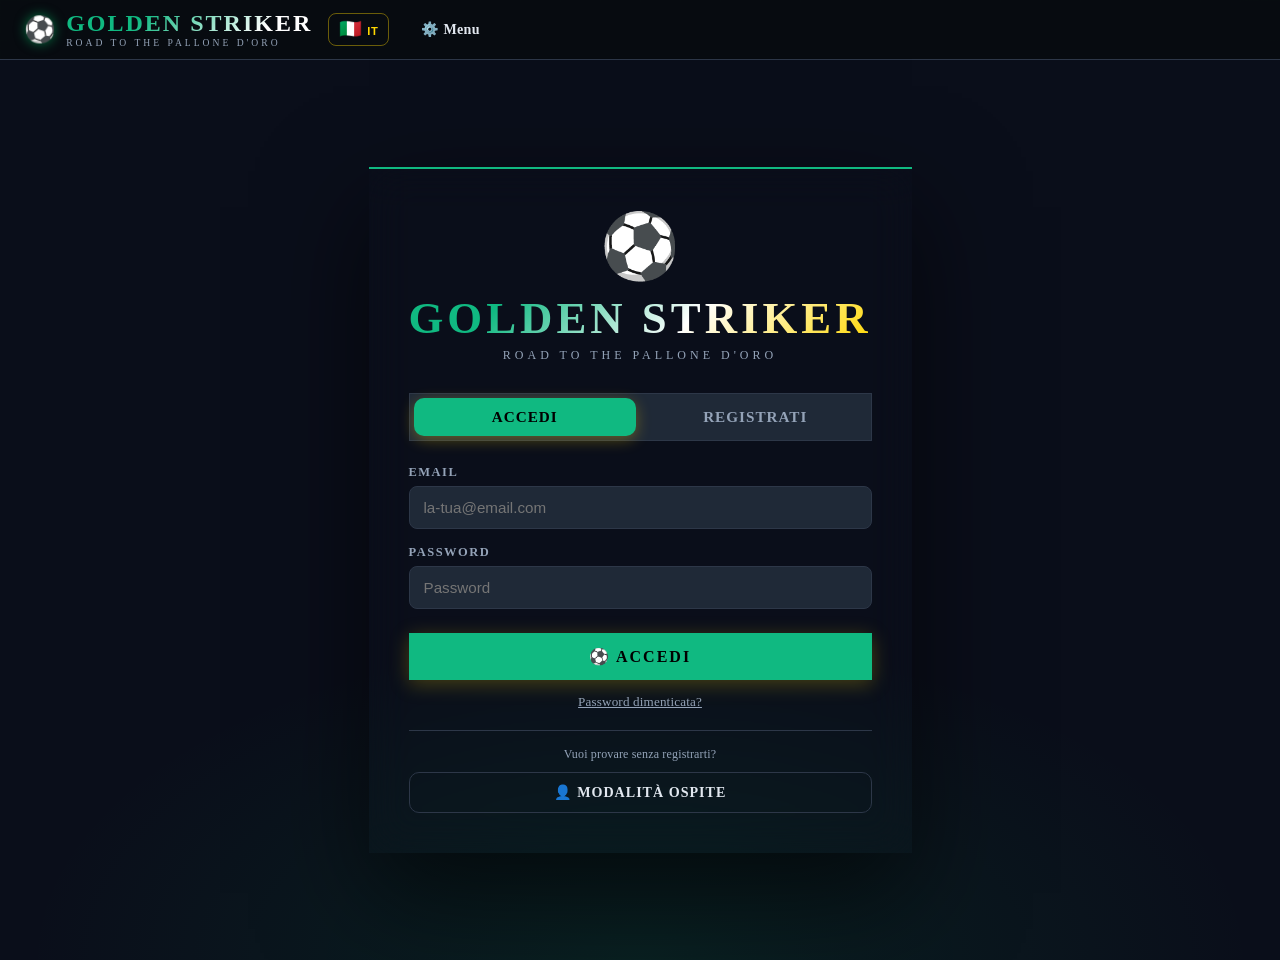
==== frontend/index.html @ 92014dd2 "Add files via upload" ====
<!DOCTYPE html>
<!--
 ============================================================
 index.html — Pagina principale (Single Page Application)
 ============================================================
 Unico file HTML del progetto. Tutta la navigazione avviene
 tramite JavaScript senza ricaricare la pagina (SPA).

 STRUTTURA DELLE SEZIONI (#id):
  - #auth-page         : schermata login/registrazione/verifica OTP
  - #career-select-box : selezione o creazione carriera dopo login
  - #game-page         : interfaccia principale di gioco, composta da:
      .player-hero     → header con nome, overall, squadra
      .info-cards      → statistiche chiave (soldi, gol, struttura)
      .action-grid     → griglia selezione azioni mensili
      .news-feed       → ultime notizie della carriera
  - #skill-page        : albero delle abilità sbloccabili
  - #agent-page        : gestione agente personale
  - #notizie-page      : storico notizie completo
  - #standings-page    : classifica campionato
  - #champions-page    : tabellone Champions Cup
  - #objectives-page   : obiettivi e missioni stagionali
  - #transfer-page     : mercato trasferimenti
  - #epilogo-page      : schermata fine carriera

 SCRIPT CARICATI (in ordine):
  gamedata.js → locale.js → commentary.js → achievements.js →
  season_planner.js → tutorial.js → ui_components.js →
  gamedata.js → locale.js → commentary.js → achievements.js →
  season_planner.js → tutorial.js → ui_components.js →
  analytics.js → timeline.js → particles.js →
  app.js (main, caricato per ultimo)

 CSS CARICATI (in ordine):
  style.css → gilded_velocity_override.css →
  enhancements.css → restyling.css
 ============================================================
-->
<html lang="it" id="html-root">
<head>
    <meta charset="UTF-8">
    <meta name="description" content="Golden Striker — Football career simulator. Road to the Pallone d'Oro.">
    <meta property="og:title" content="Golden Striker – Road to the Pallone d'Oro">
    <meta property="og:description" content="Simulatore di carriera calcistica. Porta il tuo giocatore fino al Pallone d'Oro.">
    <meta property="og:type" content="website">
    <meta name="twitter:card" content="summary">
    <meta name="viewport" content="width=device-width, initial-scale=1.0">
    <title>Golden Striker – Road to the Pallone d'Oro</title>
    <link rel="icon" href="data:image/svg+xml,<svg xmlns='http://www.w3.org/2000/svg' viewBox='0 0 100 100'><text y='.9em' font-size='90'>⚽</text></svg>">
    <!-- Anti-FOUC: nasconde tutte le pagine finché CSS esterno non è pronto -->
    <style>.page{display:none!important}.page.active{display:block!important}#auth-page.active{display:flex!important}</style>
    <link rel="stylesheet" href="css/style.css">
</head>
<body>

<!-- HEADER -->
<header id="main-header">
    <div class="logo">
        <span class="icon" aria-hidden="true">⚽</span>
        <div>
            <h1>GOLDEN STRIKER</h1>
            <p>Road to the Pallone d'Oro</p>
        </div>
    </div>
    <nav id="main-nav" style="display:none">
        <button type="button" data-page="dashboard" data-i18n="nav_dashboard">🏠 Dashboard</button>
        <button type="button" data-page="game" data-i18n="nav_game">⚽ Gioca</button>
        <button type="button" data-page="career" data-i18n="nav_career">📊 Carriera</button>
        <button type="button" data-page="transfer" data-i18n="nav_transfer">🔄 Trasferimento</button>
        <button type="button" data-page="strutture" data-i18n="nav_strutture">🏗️ Strutture</button>
        <button type="button" data-page="classifica" data-i18n="nav_classifica">🏟️ Classifica</button>
        <button type="button" data-page="agente" data-i18n="nav_agente">🤝 Agente</button>
        <button type="button" data-page="notizie" id="nav-notizie" data-i18n="nav_notizie">📰 Notizie</button>
        <button type="button" data-page="skilltree" id="nav-skilltree" data-i18n="nav_skilltree">🌟 Abilità</button>
        <button type="button" data-page="achievements" id="nav-achievements" data-i18n="nav_achievements">🏅 Premi</button>
    </nav>

    <!-- LANG SWITCHER -->
    <div class="lang-switcher-wrap" id="lang-switcher-wrap" style="display:none">
        <button type="button" id="lang-switcher-btn" class="lang-switcher-btn" onclick="document.getElementById('lang-switcher-dropdown')?.classList.toggle('open')" aria-haspopup="true" aria-expanded="false">
            <span id="lang-switcher-flag">🇮🇹</span>
        </button>
        <div class="lang-switcher-dropdown" id="lang-switcher-dropdown">
            <button type="button" class="lang-switcher-opt" id="lang-sw-it" onclick="setLanguage('it');document.getElementById('lang-switcher-dropdown')?.classList.remove('open')">
                <span>🇮🇹</span><span>Italiano</span>
            </button>
            <button type="button" class="lang-switcher-opt" id="lang-sw-en" onclick="setLanguage('en');document.getElementById('lang-switcher-dropdown')?.classList.remove('open')">
                <span>🇬🇧</span><span>English</span>
            </button>
            <button type="button" class="lang-switcher-opt" id="lang-sw-de" onclick="setLanguage('de');document.getElementById('lang-switcher-dropdown')?.classList.remove('open')">
                <span>🇩🇪</span><span>Deutsch</span>
            </button>
            <button type="button" class="lang-switcher-opt" id="lang-sw-es" onclick="setLanguage('es');document.getElementById('lang-switcher-dropdown')?.classList.remove('open')">
                <span>🇪🇸</span><span>Español</span>
            </button>
        </div>
    </div>

    <!-- SETTINGS BUTTON -->
    <div class="exit-dropdown-wrap" id="exit-dropdown-wrap" style="display:none">
        <button type="button" id="exit-menu-btn" class="btn-gold" onclick="document.getElementById('exit-dropdown')?.classList.toggle('open')">⚙️ Menu</button>
        <div class="exit-dropdown" id="exit-dropdown">
            <button type="button" class="exit-opt" id="exit-opt-home" onclick="goToCareerSelect();document.getElementById('exit-dropdown')?.classList.remove('open')" style="display:none">
                <span>🏠</span>
                <div><div class="exit-opt-title" data-i18n="menu_change_career">Cambia Carriera</div><div class="exit-opt-sub" data-i18n="menu_change_career_sub">Torna alla selezione carriere</div></div>
            </button>
            <div class="exit-dropdown-divider" id="exit-divider-home" style="display:none"></div>
            <button type="button" class="exit-opt" onclick="openSettings();document.getElementById('exit-dropdown')?.classList.remove('open')">
                <span>⚙️</span>
                <div><div class="exit-opt-title" data-i18n="menu_settings">Impostazioni</div><div class="exit-opt-sub" data-i18n="menu_settings_sub">Lingua, account, tutorial</div></div>
            </button>
            <div class="exit-dropdown-divider"></div>
            <button type="button" class="exit-opt exit-opt-danger" onclick="doLogout()">
                <span>🚪</span>
                <div><div class="exit-opt-title" data-i18n="menu_logout">Logout</div><div class="exit-opt-sub" data-i18n="menu_logout_sub">Disconnetti account</div></div>
            </button>
        </div>
    </div>
</header>

<!-- ========== SETTINGS MODAL ========== -->
<div id="settings-modal" class="modal-overlay" onclick="if(event.target===this)closeSettings()">
  <div class="modal-box settings-modal-box"
       role="dialog"
       aria-modal="true"
       aria-labelledby="settings-modal-title">
    <div class="settings-header">
      <span class="settings-icon" aria-hidden="true">⚙️</span>
      <h2 id="settings-modal-title" data-i18n="settings_title">Impostazioni</h2>
      <button type="button" class="modal-close-x" onclick="closeSettings()" aria-label="Chiudi impostazioni">✕</button>
    </div>

    <!-- Lingua -->
    <div class="settings-section">
      <div class="settings-section-title" data-i18n="settings_language">🌐 Lingua / Language</div>
      <div class="settings-lang-row">
        <button type="button" class="settings-lang-btn active" id="lang-btn-it" onclick="setLanguage('it')">
          🇮🇹 Italiano
        </button>
        <button type="button" class="settings-lang-btn" id="lang-btn-en" onclick="setLanguage('en')">
          🇬🇧 English
        </button>
        <button type="button" class="settings-lang-btn" id="lang-btn-de" onclick="setLanguage('de')">
          🇩🇪 Deutsch
        </button>
        <button type="button" class="settings-lang-btn" id="lang-btn-es" onclick="setLanguage('es')">
          🇪🇸 Español
        </button>
      </div>
    </div>

    <div class="settings-divider"></div>

    <!-- Navigazione -->
    <div class="settings-section">
      <div class="settings-section-title" data-i18n="settings_navigate">🗺️ Navigazione</div>
      <button type="button" class="settings-nav-btn" id="settings-btn-home" onclick="goToCareerSelect();closeSettings()" style="display:none">
        <span>🏠</span>
        <div>
          <div class="settings-opt-title" data-i18n="settings_main_menu">Menu Principale</div>
          <div class="settings-opt-sub" data-i18n="settings_main_menu_sub">Cambia carriera o creane una nuova</div>
        </div>
        <span class="settings-opt-arrow">›</span>
      </button>
      <button type="button" class="settings-nav-btn" onclick="openUpdateRequest();closeSettings()">
        <span>💡</span>
        <div>
          <div class="settings-opt-title" data-i18n="settings_feedback">Richiedi un Update</div>
          <div class="settings-opt-sub" data-i18n="settings_feedback_sub">Invia suggerimenti agli sviluppatori</div>
        </div>
        <span class="settings-opt-arrow">›</span>
      </button>
    </div>

    <div class="settings-divider"></div>

    <!-- Account -->
    <div class="settings-section">
      <div class="settings-section-title" data-i18n="settings_account">👤 Account</div>
      <button type="button" class="settings-nav-btn settings-danger-btn" onclick="doLogout()">
        <span>🚪</span>
        <div>
          <div class="settings-opt-title" data-i18n="settings_logout">Logout Completo</div>
          <div class="settings-opt-sub" data-i18n="settings_logout_sub">Disconnetti account e torna al login</div>
        </div>
      </button>
    </div>

    <div class="settings-version">Golden Striker v17</div>
      <button type="button" onclick="if(window.GS_Tutorial){GS_Tutorial.reset();GS_Tutorial.start(true);}" 
              style="width:100%;margin-top:8px;background:transparent;border:1px solid var(--border);color:var(--text-dim);padding:8px;border-radius:8px;cursor:pointer;font-size:0.8rem">
        🎓 Tutorial
      </button>
  </div>
</div>

<!-- ========== AUTH PAGE ========== -->
<div id="auth-page" class="page active">
  <div id="auth-page-inner">
    <div class="auth-container">
      <div class="auth-box" id="auth-box-main">
        <div class="auth-logo">
          <span class="ball">⚽</span>
          <h1>GOLDEN STRIKER</h1>
          <p>ROAD TO THE PALLONE D'ORO</p>
        </div>
        <div class="auth-tabs">
          <button type="button" class="auth-tab active" data-tab="login" onclick="showAuthTab('login')" data-i18n="auth_login">Accedi</button>
          <button type="button" class="auth-tab" data-tab="register" onclick="showAuthTab('register')" data-i18n="auth_register">Registrati</button>
        </div>

        <!-- LOGIN -->
        <div id="login-form">
          <div class="form-group">
            <label>Email</label>
            <input type="email" id="l-email" placeholder="la-tua@email.com">
          </div>
          <div class="form-group">
            <label>Password</label>
            <input type="password" id="l-password" placeholder="Password">
          </div>
          <p class="error-msg" id="login-error"></p>
          <button type="button" class="btn-primary" onclick="doLogin()" data-i18n="auth_login_btn">⚽ Accedi</button>
          <p style="text-align:center;margin-top:12px">
            <a href="#" onclick="showForgot()" style="color:var(--text-dim);font-size:0.82rem" data-i18n="auth_forgot_link">Password dimenticata?</a>
          </p>
          <!-- GUEST MODE -->
          <div style="margin-top:20px;padding-top:16px;border-top:1px solid var(--border);text-align:center">
            <p style="font-size:0.75rem;color:var(--text-dim);margin-bottom:10px" data-i18n="guest_desc">Vuoi provare senza registrarti?</p>
            <button type="button" onclick="startGuestMode()" style="width:100%;padding:11px;background:transparent;border:1px solid var(--border);border-radius:10px;color:var(--text-mid);font-size:0.88rem;font-family:var(--font-display);font-weight:700;letter-spacing:1px;text-transform:uppercase;cursor:pointer;transition:border-color 0.15s,color 0.15s" onmouseover="this.style.borderColor='var(--green)';this.style.color='var(--green)'" onmouseout="this.style.borderColor='var(--border)';this.style.color='var(--text-mid)'" data-i18n="guest_btn">👤 Modalità Ospite</button>
          </div>
        </div>

        <!-- REGISTER -->
        <div id="register-form" style="display:none">
          <div class="form-group">
            <label data-i18n="auth_username">Username</label>
            <input type="text" id="r-username" placeholder="es. GoldenStriker99" autocomplete="username">
            <small style="color:var(--text-dim);font-size:0.75rem" data-i18n="register_username_hint">Solo lettere, numeri e _ (3-30 caratteri)</small>
          </div>
          <div class="form-group">
            <label>Email</label>
            <input type="email" id="r-email" placeholder="la-tua@email.com">
          </div>
          <div class="form-group">
            <label data-i18n="register_pw_label">Password</label>
            <input type="password" id="r-password" placeholder="">
          </div>
          <div class="form-group">
            <label data-i18n="auth_confirm_pw">Conferma Password</label>
            <input type="password" id="r-password2" placeholder="">
          </div>
          <p class="error-msg" id="register-error"></p>
          <button type="button" class="btn-primary" onclick="doRegister()" data-i18n="auth_register_btn">🌟 Crea Account</button>
        </div>

        <!-- FORGOT PASSWORD -->
        <div id="forgot-form" style="display:none">
          <p style="color:var(--text-dim);margin-bottom:14px;font-size:0.85rem" data-i18n="forgot_desc">Inserisci la tua email e ti manderemo le istruzioni per reimpostare la password.</p>
          <div class="form-group">
            <label>Email</label>
            <input type="email" id="f-email" placeholder="la-tua@email.com">
          </div>
          <p class="error-msg" id="forgot-error"></p>
          <button type="button" class="btn-primary" onclick="doForgot()" data-i18n="auth_forgot_btn">📧 Invia Istruzioni</button>
          <button type="button" onclick="showAuthTab('login')" style="width:100%;margin-top:8px;background:transparent;border:1px solid var(--border);color:var(--text-dim);padding:10px;border-radius:8px;cursor:pointer" data-i18n="auth_back_login">← Torna al Login</button>
        </div>
      </div>

      <!-- SELEZIONE CARRIERA (dopo login) -->
      <div class="auth-box" id="career-select-box" style="display:none;max-width:700px">
        <div style="display:flex;justify-content:space-between;align-items:center;margin-bottom:20px">
          <div>
            <h2 style="color:var(--gold);margin:0" data-i18n="career_select_title">Le tue Carriere</h2>
            <p style="color:var(--text-dim);font-size:0.82rem;margin:4px 0 0" id="career-account-email"></p>
          </div>
        </div>
        <div id="careers-list"></div>
        <button type="button" class="btn-primary" id="btn-new-career" onclick="showCreateCareer()" style="width:100%;margin-top:16px" data-i18n="career_new">➕ Nuova Carriera</button>
        <p id="careers-limit-msg" style="text-align:center;color:var(--text-dim);font-size:0.8rem;margin-top:8px;display:none" data-i18n="careers_limit">Hai raggiunto il limite di 5 carriere.</p>
      </div>

      <!-- CREA NUOVA CARRIERA — Wizard 4 Step -->
      <div id="create-career-box" style="display:none">
        <div class="cc-wizard">

          <!-- Progress bar -->
          <div class="cc-progress">
            <div class="cc-step-pill active" id="pill-1">1</div>
            <div class="cc-step-line" id="line-1-2"></div>
            <div class="cc-step-pill" id="pill-2">2</div>
            <div class="cc-step-line" id="line-2-3"></div>
            <div class="cc-step-pill" id="pill-3">3</div>
            <div class="cc-step-line" id="line-3-4"></div>
            <div class="cc-step-pill" id="pill-4">4</div>
          </div>
          <div class="cc-step-labels">
            <span data-i18n="cc_step1">Identità</span>
            <span data-i18n="cc_step2">Aspetto</span>
            <span data-i18n="cc_step3">Stile</span>
            <span data-i18n="cc_step4">Conferma</span>
          </div>

          <!-- STEP 1: Identità -->
          <div class="cc-panel active" id="cc-step-1">
            <div class="cc-panel-header">
              <div class="cc-panel-icon">⚽</div>
              <div>
                <h3 data-i18n="cc_step1_title">Chi sei?</h3>
                <p data-i18n="cc_step1_sub">Il tuo nome entrerà nella storia del calcio</p>
              </div>
            </div>

            <div class="cc-fields">
              <div class="cc-field">
                <label data-i18n="create_name_label">Nome Carriera</label>
                <input type="text" id="c-career-name" placeholder="es. La mia prima carriera" maxlength="40">
              </div>
              <div class="cc-field">
                <label data-i18n="create_player_label">Nome Calciatore</label>
                <input type="text" id="c-name" placeholder="es. Marco Rossi" maxlength="30">
              </div>

              <div class="cc-field-row">
                <div class="cc-field">
                  <label data-i18n="create_gender">Sesso</label>
                  <div class="cc-toggle-group" id="gender-toggle">
                    <button type="button" class="cc-toggle active" data-val="male" onclick="ccSetGender('male')" data-i18n="gender_male">⚽ Maschio</button>
                    <button type="button" class="cc-toggle" data-val="female" onclick="ccSetGender('female')" data-i18n="gender_female">⚽ Femmina</button>
                  </div>
                </div>
                <div class="cc-field">
                  <label data-i18n="create_age">Età di inizio</label>
                  <div class="cc-age-selector">
                    <button type="button" onclick="ccAgeStep(-1)">−</button>
                    <span id="c-age-display">17</span>
                    <button type="button" onclick="ccAgeStep(1)">+</button>
                    <input type="hidden" id="c-age" value="17">
                  </div>
                </div>
              </div>

              <div class="cc-field">
                <label data-i18n="create_nationality">Nazionalità</label>
                <div class="cc-nation-dropdown" id="cc-nation-dropdown">
                  <button type="button" class="cc-nation-trigger" id="cc-nation-trigger"
                          onclick="ccToggleNationDropdown()" style="--nat-color:#009246;">
                    <img class="cc-nation-flag-img" id="cc-trigger-flag"
                         src="https://flagcdn.com/w40/it.png" alt="Italy">
                    <span id="cc-trigger-name">Italia</span>
                    <span class="cc-dropdown-arrow">▾</span>
                  </button>
                  <div class="cc-nation-panel" id="cc-nation-panel">
                    <div class="cc-nation-search-wrap">
                      <input type="text" id="cc-nation-search-input"
                             data-i18n-placeholder="cc_nation_search"
                             placeholder="🔍 Cerca nazione..."
                             oninput="ccFilterNations(this.value)" autocomplete="off">
                    </div>
                    <div class="cc-nation-scroll" id="cc-nation-list"></div>
                  </div>
                </div>
                <input type="hidden" id="c-nationality" value="Italy">
              </div>
            </div>

            <div class="cc-nav">
              <button type="button" class="cc-btn-back" onclick="showCareerSelectBack()" data-i18n="cc_back">← Indietro</button>
              <button type="button" class="cc-btn-next" onclick="ccNextStep(1)" data-i18n="cc_next">Avanti →</button>
            </div>
          </div>

          <!-- STEP 2: Aspetto -->
          <div class="cc-panel" id="cc-step-2">
            <div class="cc-panel-header">
              <div class="cc-panel-icon">🧑</div>
              <div>
                <h3 data-i18n="cc_step2_title">Il tuo aspetto</h3>
                <p data-i18n="cc_step2_sub">Personalizza il tuo calciatore</p>
              </div>
            </div>

            <div class="cc-appearance">
              <!-- Avatar preview -->
              <div class="cc-avatar-col">
                <div class="cc-avatar-ring">
                  <div id="avatar-preview" style="width:130px;height:130px;border-radius:50%;overflow:hidden;display:flex;align-items:center;justify-content:center"></div>
                </div>
                <div class="cc-avatar-modes">
                  <button type="button" class="cc-mode-btn active" id="btn-mode-default" onclick="setAvatarMode('default')">🎨 SVG</button>
                  <button type="button" class="cc-mode-btn" id="btn-mode-ai" onclick="setAvatarMode('ai')">✨ AI</button>
                </div>
              </div>

              <!-- Controls -->
              <div class="cc-appearance-controls">
                <!-- Default mode -->
                <div id="avatar-default-panel">
                  <div class="cc-field">
                    <label data-i18n="create_skin">Carnagione</label>
                    <div class="skin-tone-row" id="skin-tone-picker"></div>
                  </div>
                  <div class="cc-field">
                    <label data-i18n="create_hairstyle">Capelli</label>
                    <div class="hair-style-picker" id="hair-style-picker"></div>
                  </div>
                  <div class="cc-field" id="hair-color-group">
                    <label data-i18n="create_haircolor">Colore Capelli</label>
                    <div class="hair-color-row" id="hair-color-picker"></div>
                  </div>
                  <div class="cc-field">
                    <label data-i18n="create_eyes">Occhi</label>
                    <div class="eye-picker-outer" id="eye-picker-wrap"></div>
                  </div>
                </div>
                <!-- AI mode -->
                <div id="avatar-ai-panel" style="display:none">
                  <div class="cc-field">
                    <label data-i18n="ai_describe_label">✨ Descrivi il tuo calciatore</label>
                    <textarea id="ai-avatar-prompt" rows="3"
                      placeholder="es: capelli ricci neri, occhi verdi, carnagione scura"
                      style="width:100%;background:var(--bg3);border:1px solid var(--border);border-radius:8px;padding:10px;color:var(--text);font-size:0.84rem;resize:none;font-family:inherit;box-sizing:border-box"
                      onfocus="this.style.borderColor='var(--gold)'" onblur="this.style.borderColor='var(--border)'"></textarea>
                    <button type="button" id="ai-generate-btn" onclick="generateAIAvatar()" class="btn-primary" style="width:100%;margin-top:8px;font-size:0.85rem" data-i18n="ai_generate_btn">🎨 Genera</button>
                    <p id="ai-status" style="font-size:0.72rem;color:var(--text-dim);text-align:center;margin-top:6px"></p>
                  </div>
                </div>

              </div>
            </div>

            <div class="cc-nav">
              <button type="button" class="cc-btn-back" onclick="ccGoStep(1)" data-i18n="cc_back">← Indietro</button>
              <button type="button" class="cc-btn-next" onclick="ccNextStep(2)" data-i18n="cc_next">Avanti →</button>
            </div>
          </div>

          <!-- STEP 3: Stile di gioco -->
          <div class="cc-panel" id="cc-step-3">
            <div class="cc-panel-header">
              <div class="cc-panel-icon">🦶</div>
              <div>
                <h3 data-i18n="cc_step3_title">Il tuo stile</h3>
                <p data-i18n="cc_step3_sub">Come giochi in campo?</p>
              </div>
            </div>

            <div class="cc-fields">
              <div class="cc-field">
                <label data-i18n="create_foot">Piede Preferito</label>
                <div class="cc-toggle-group" id="foot-toggle">
                  <button type="button" class="cc-toggle active" data-val="dx" onclick="ccSetFoot('dx')" data-i18n="foot_right">👟 Destro</button>
                  <button type="button" class="cc-toggle" data-val="sx" onclick="ccSetFoot('sx')" data-i18n="foot_left">👟 Sinistro</button>
                </div>
                <input type="hidden" id="c-piede-preferito" value="dx">
              </div>

              <div class="cc-field">
                <label data-i18n="cc_role">Ruolo / Specializzazione</label>
                <p class="cc-field-hint" data-i18n="cc_role_hint">+5 alla stat principale a inizio carriera</p>
                <div class="cc-role-grid" id="cc-role-grid"></div>
                <input type="hidden" id="c-role" value="bomber">
              </div>
            </div>

            <div class="cc-nav">
              <button type="button" class="cc-btn-back" onclick="ccGoStep(2)" data-i18n="cc_back">← Indietro</button>
              <button type="button" class="cc-btn-next" onclick="ccNextStep(3)" data-i18n="cc_next">Avanti →</button>
            </div>
          </div>

          <!-- STEP 4: Conferma -->
          <div class="cc-panel" id="cc-step-4">
            <div class="cc-panel-header">
              <div class="cc-panel-icon">🌟</div>
              <div>
                <h3 data-i18n="cc_step4_title">Pronto per la gloria?</h3>
                <p data-i18n="cc_step4_sub">Controlla i tuoi dettagli e inizia</p>
              </div>
            </div>

            <!-- Summary card -->
            <div class="cc-summary-card">
              <div class="cc-summary-avatar" id="cc-summary-avatar"></div>
              <div class="cc-summary-info">
                <div class="cc-summary-name" id="cc-summary-name">—</div>
                <div class="cc-summary-career" id="cc-summary-career">—</div>
                <div class="cc-summary-tags" id="cc-summary-tags"></div>
              </div>
            </div>

            <p class="error-msg" id="create-error" style="margin:8px 0 0"></p>

            <div class="cc-nav cc-nav-final">
              <button type="button" class="cc-btn-back" onclick="ccGoStep(3)" data-i18n="cc_back">← Indietro</button>
              <button type="button" class="cc-btn-start" onclick="doCreateCareer()" data-i18n="create_start_btn">🌟 Inizia la Carriera!</button>
            </div>
          </div>

        </div><!-- cc-wizard -->
      </div><!-- create-career-box -->


    </div><!-- fine auth-container -->
  </div>
</div>

<!-- ========== DASHBOARD PAGE ========== -->
<div id="dashboard-page" class="page">
    <div style="height:calc(100vh - 52px);display:flex;flex-direction:column;max-width:1400px;margin:0 auto;padding:0 24px;box-sizing:border-box">
        <div class="player-hero">
            <div class="player-avatar">
                <span id="player-avatar-icon">👦</span>
            </div>
            <div class="player-info">
                <h2 id="player-name-display">-</h2>
                <div class="subtitle" id="player-subtitle">-</div>
                <div class="team-badge">🏟️ <span id="player-team">-</span></div>
                <button type="button" onclick="if(window.GS_PlayerCard&&currentPlayer)GS_PlayerCard.showCardModal(currentPlayer)" 
                        style="margin-top:6px;background:rgba(255,215,0,0.1);border:1px solid rgba(255,215,0,0.3);color:var(--gold);padding:4px 10px;border-radius:20px;cursor:pointer;font-size:0.72rem;font-weight:700;transition:all 0.2s"
                        onmouseover="this.style.background='rgba(255,215,0,0.2)'" onmouseout="this.style.background='rgba(255,215,0,0.1)'">
                    🃏 <span data-i18n="view_card">Carta</span>
                </button>
            </div>
            <div class="player-overall">
                <div class="overall-circle" id="overall-circle">
                    <span class="overall-value" id="overall-value">-</span>
                </div>
                <div class="overall-label">OVR / 125</div>
            </div>
        </div>

        <div class="info-cards">
            <div class="info-card"><div class="val" id="info-mese">-</div><div class="lbl" data-i18n="dash_period">Periodo</div></div>
            <div class="info-card"><div class="val" id="info-soldi">-</div><div class="lbl" data-i18n="dash_money">Soldi</div></div>
            <div class="info-card"><div class="val" id="info-gol">-</div><div class="lbl" data-i18n="dash_goals">⚽ Gol Stagione</div></div>
            <div class="info-card"><div class="val" id="info-assist">-</div><div class="lbl" data-i18n="dash_assists">🎯 Assist Stagione</div></div>
            <div class="info-card"><div class="val" id="info-struttura">-</div><div class="lbl" data-i18n="dash_facility">Struttura</div></div>
        </div>

        <div class="dashboard-main-layout">
            <div class="dashboard-left" style="overflow-y:auto;padding-right:4px">
                <div id="dashboard-obiettivi" style="margin-bottom:20px"></div>
                <div class="stats-grid">
                    <div class="stat-card">
                        <h3 data-i18n="dash_tech_stats">📊 Statistiche Tecniche</h3>
                        <div class="stat-row" data-stat="tiro" title="Max: 125"><span class="stat-name" data-i18n="stat_tiro">Tiro</span><div class="stat-bar-bg"><div class="stat-bar" style="width:0%"></div></div><span class="stat-value">0</span></div>
                        <div class="stat-row" data-stat="velocita" title="Max: 125"><span class="stat-name" data-i18n="stat_velocita">Velocità</span><div class="stat-bar-bg"><div class="stat-bar" style="width:0%"></div></div><span class="stat-value">0</span></div>
                        <div class="stat-row" data-stat="dribbling" title="Max: 125"><span class="stat-name" data-i18n="stat_dribbling">Dribbling</span><div class="stat-bar-bg"><div class="stat-bar" style="width:0%"></div></div><span class="stat-value">0</span></div>
                        <div class="stat-row" data-stat="fisico" title="Max: 125"><span class="stat-name" data-i18n="stat_fisico">Fisico</span><div class="stat-bar-bg"><div class="stat-bar" style="width:0%"></div></div><span class="stat-value">0</span></div>
                        <div class="stat-row" data-stat="mentalita" title="Max: 125"><span class="stat-name" data-i18n="stat_mentalita">Mentalità</span><div class="stat-bar-bg"><div class="stat-bar" style="width:0%"></div></div><span class="stat-value">0</span></div>
                        <div style="border-top:1px solid var(--border);margin:10px 0 8px 0"></div>
                        <div id="piede-forte-row" style="display:flex;align-items:center;justify-content:space-between;padding:3px 0;font-size:0.85rem">
                          <span style="color:var(--text-dim)" data-i18n="stat_piede_forte">🦶 Piede Forte</span>
                          <span id="info-piede-forte" style="color:var(--gold);letter-spacing:1px">—</span>
                        </div>
                        <div id="piede-debole-row" style="display:flex;align-items:center;justify-content:space-between;padding:3px 0;font-size:0.85rem">
                          <span style="color:var(--text-dim)" data-i18n="stat_piede_debole">🦶 Piede Debole</span>
                          <span id="info-piede-debole" style="color:#a0c4ff;letter-spacing:1px">—</span>
                        </div>
                        <div style="display:flex;align-items:center;justify-content:space-between;padding:3px 0;font-size:0.85rem">
                          <span style="color:var(--text-dim)" data-i18n="stat_skill_lvl">🎯 Livello Skill</span>
                          <span id="info-livello-skill" style="color:#b8f5b0;letter-spacing:1px">—</span>
                        </div>
                    </div>
                    <div class="stat-card">
                        <h3 data-i18n="dash_phys_cond">🔋 Condizione Fisica</h3>
                        <div class="stat-row bar-green" data-special="energia"><span class="stat-name" data-i18n="stat_energia">Energia</span><div class="stat-bar-bg"><div class="stat-bar" style="width:0%"></div></div><span class="stat-value">0</span></div>
                        <div class="stat-row bar-blue" data-special="morale"><span class="stat-name" data-i18n="stat_morale">Morale</span><div class="stat-bar-bg"><div class="stat-bar" style="width:0%"></div></div><span class="stat-value">0</span></div>
                        <div class="stat-row bar-purple" data-special="popolarita"><span class="stat-name" data-i18n="stat_popolarita">Popolarità</span><div class="stat-bar-bg"><div class="stat-bar" style="width:0%"></div></div><span class="stat-value">0</span></div>
                    </div>
                </div>
            </div>
            <div class="dashboard-right">
                <div class="dash-notizie-box">
                    <div class="dash-notizie-header">
                        <span data-i18n="dash_latest_news">📰 Ultime Notizie</span>
                        <span id="dash-news-unread" class="news-badge" style="display:none"></span>
                    </div>
                    <div id="dash-notizie-lista"></div>
                </div>
            </div>
        </div>
    </div>
</div>

<!-- ========== GAME PAGE ========== -->
<div id="game-page" class="page">
    <div id="game-page-inner" style="padding:24px;max-width:1400px;margin:0 auto;position:relative">
        <div style="position:relative;z-index:1">
        <div class="page-title" data-i18n="page_game">⚽ Gioca il Mese</div>
        <p class="page-subtitle" data-i18n="game_play_sub">Scegli fino a 3 azioni per questo mese, poi simula le partite</p>
        <div class="month-indicator">
            <div class="month-dots" id="month-dots"></div>
            <span id="current-month-text" style="font-size:0.9rem;color:var(--text-dim)"></span>
        </div>
        <div class="game-layout">
            <div class="actions-panel">
                <h3 data-i18n="game_choose_actions">🎮 Scegli le tue Azioni</h3>
                <p data-i18n="game_choose_sub">Seleziona 1-3 azioni mensili. Le scelte influenzano stats, energia e performance.</p>
                <div class="actions-grid" id="actions-grid"></div>
                <button type="button" class="play-btn" id="play-month-btn" disabled>⚽ Seleziona azioni</button>
            </div>
            <div class="game-sidebar">
                <div class="sidebar-card">
                    <h4 data-i18n="dash_current_status">📈 Status Attuale</h4>
                    <div style="display:grid;grid-template-columns:1fr 1fr;gap:8px">
                        <div class="info-card" style="padding:12px"><div class="val" id="g-overall">-</div><div class="lbl" data-i18n="attr_overall">Overall</div></div>
                        <div class="info-card" style="padding:12px"><div class="val" id="g-energia">-</div><div class="lbl" data-i18n="stat_energia">Energia</div></div>
                        <div class="info-card" style="padding:12px"><div class="val" id="g-morale">-</div><div class="lbl" data-i18n="stat_morale">Morale</div></div>
                        <div class="info-card" style="padding:12px"><div class="val" id="g-soldi">-</div><div class="lbl" data-i18n="dash_money">Soldi</div></div>
                    </div>
                </div>
                <div class="sidebar-card">
                    <h4 data-i18n="dash_activities">📋 Ultime Attività</h4>
                    <ul class="log-list" id="recent-log"><li class="log-item" style="color:var(--text-dim)" data-i18n="loading">⏳ Caricamento...</li></ul>
                </div>
            </div>
        </div>
    </div>
</div></div>

<!-- ========== CAREER PAGE ========== -->
<div id="career-page" class="page">
    <div style="padding:24px;max-width:1200px;margin:0 auto">
        <div class="page-title" data-i18n="page_career">📊 Carriera</div>
        <p class="page-subtitle" data-i18n="career_subtitle">Storico delle tue stagioni — clicca su un anno per i dettagli</p>
        <div style="display:grid;grid-template-columns:1fr 1fr;gap:16px;margin-bottom:20px">
            <div>
                <div id="career-analytics-dash"></div>
            </div>
            <div>
                <div id="career-wld-pie" style="background:var(--card);border:1px solid var(--border);border-radius:14px;padding:16px">
                    <div style="font-size:0.72rem;font-weight:800;color:var(--gold);text-transform:uppercase;letter-spacing:1px;margin-bottom:10px">📊 W/L/D</div>
                </div>
            </div>
        </div>
        <div style="margin-bottom:24px">
            <div style="font-size:0.72rem;font-weight:800;color:var(--gold);text-transform:uppercase;letter-spacing:1px;margin-bottom:10px">📅 Timeline</div>
            <div id="career-timeline-wrap" style="max-height:400px;overflow-y:auto;padding-right:4px"></div>
        </div>
        <div class="tabs" style="margin-bottom:12px">
            <button type="button" class="tab active" id="career-tab-seasons" onclick="switchCareerTab('seasons')" data-i18n="career_tab_seasons">📅 Stagioni</button>
            <button type="button" class="tab" id="career-tab-log" onclick="switchCareerTab('log')" data-i18n="career_tab_log">📋 Log Partite</button>
        </div>
        <div id="career-seasons-list"><p class="loading" data-i18n="loading">Caricamento</p></div>
        <div id="career-log-container" style="display:none"></div>
    </div>
</div>

<!-- ========== TRANSFER PAGE ========== -->
<div id="transfer-page" class="page">
    <div style="padding:24px;max-width:1200px;margin:0 auto">
        <div class="page-title" data-i18n="page_transfer">🔄 Trasferimento</div>
        <p class="page-subtitle" data-i18n="transfer_subtitle">Scegli la tua prossima squadra. Squadre migliori = più soldi e visibilità!</p>
        <div class="teams-grid" id="teams-grid"><p class="loading" data-i18n="loading_teams">Caricamento squadre</p></div>
    </div>
</div>

<!-- ========== STRUTTURE PAGE ========== -->
<div id="strutture-page" class="page">
    <div style="padding:24px;max-width:900px;margin:0 auto">
        <div class="page-title" data-i18n="page_strutture">🏗️ Struttura Personale</div>
        <p class="page-subtitle" data-i18n="strutture_subtitle">Investi i tuoi soldi per migliorare la tua struttura di allenamento e crescere più velocemente.</p>
        <div id="strutture-container"><p class="loading" data-i18n="loading">Caricamento</p></div>
    </div>
</div>

<!-- ========== CLASSIFICA PAGE ========== -->
<div id="classifica-page" class="page">
    <div style="padding:24px;max-width:1200px;margin:0 auto">
        <div class="page-title" data-i18n="page_classifica">🏟️ Classifica</div>
        <p class="page-subtitle" data-i18n="classifica_subtitle">Classifica in tempo reale di ogni lega e Champions Cup</p>
        <div class="classifica-tabs">
            <button type="button" class="class-tab active" onclick="switchClassTab('lega')" data-i18n="tab_lega">📋 Lega</button>
            <button type="button" class="class-tab" onclick="switchClassTab('champions')" data-i18n="tab_champions">🏆 Champions Cup</button>
            <button type="button" class="class-tab" onclick="switchClassTab('calendario')" data-i18n="tab_calendario">📅 Calendario</button>
        </div>
        <div id="class-tab-lega">
            <div class="lega-filters" id="classifica-lega-filters"><p class="loading" data-i18n="loading_leagues">Caricamento leghe...</p></div>
            <div id="classifica-table-wrap"><p class="loading" data-i18n="select_league">Seleziona una lega</p></div>
        </div>
        <div id="class-tab-champions" style="display:none">
            <div id="champions-wrap"><p class="loading" data-i18n="loading_champions">Caricamento Champions Cup...</p></div>
        </div>
        <div id="class-tab-calendario" style="display:none">
            <div style="display:grid;grid-template-columns:1fr 1fr;gap:16px;margin-bottom:16px">
                <div id="sc-projection-container"></div>
                <div id="sc-heatmap-container"></div>
            </div>
            <div id="sc-calendar-container"><p class="loading" data-i18n="loading">Caricamento...</p></div>
        </div>
    </div>
</div>

<!-- ========== AGENTE PAGE ========== -->
<div id="agente-page" class="page">
    <div style="padding:24px;max-width:900px;margin:0 auto">
        <div class="page-title" data-i18n="page_agente">🤝 Agente Personale</div>
        <p class="page-subtitle" data-i18n="agente_subtitle">Un buon agente negozia stipendi migliori e porta offerte dai top club</p>
        <div id="agente-current" style="margin-bottom:24px"></div>
        <div id="agente-lista"></div>
    </div>
</div>

<!-- ========== NOTIZIE PAGE ========== -->
<div id="notizie-page" class="page">
    <div style="padding:24px;max-width:900px;margin:0 auto">
        <div class="page-title" data-i18n="page_notizie">📰 Notizie</div>
        <p class="page-subtitle" data-i18n="notizie_subtitle">Gli ultimi aggiornamenti sulla tua carriera</p>
        <div id="notizie-lista"></div>
    </div>
</div>

<!-- ========== SKILL TREE PAGE ========== -->
<div id="skilltree-page" class="page">
    <div style="padding:24px;max-width:1100px;margin:0 auto">
        <div class="page-title" data-i18n="page_skilltree">🌟 Albero delle Abilità</div>
        <p class="page-subtitle" data-i18n="skilltree_subtitle">Raggiungi milestone nelle statistiche per ottenere punti abilità e sbloccare potenziamenti unici</p>

        <!-- Punti disponibili banner -->
        <div class="st-points-banner" id="st-points-banner">
            <span class="st-points-icon">💎</span>
            <span id="st-points-label" data-i18n="skill_pts_zero">0 punti abilità disponibili</span>
        </div>

        <!-- Piede forte / debole info -->
        <div id="st-piede-panel" style="background:var(--bg3);border-radius:10px;padding:12px;margin-bottom:14px;display:flex;gap:16px;flex-wrap:wrap">
          <div style="flex:1;min-width:120px">
            <div style="color:var(--text-dim);font-size:0.75rem;margin-bottom:3px" data-i18n="st_strong_foot">🦶 PIEDE FORTE</div>
            <div id="st-piede-forte-val" style="color:var(--gold);font-size:1rem">⭐⭐⭐☆☆ (3/5)</div>
            <div style="color:var(--text-dim);font-size:0.7rem;margin-top:3px" data-i18n="st_strong_hint">Potenzia con: Tiro Potente, Tiro a Giro, Rabona</div>
          </div>
          <div style="flex:1;min-width:120px">
            <div style="color:var(--text-dim);font-size:0.75rem;margin-bottom:3px" data-i18n="st_weak_foot">🦶 PIEDE DEBOLE</div>
            <div id="st-piede-debole-val" style="color:#a0c4ff;font-size:1rem">⭐⭐☆☆☆ (2/5)</div>
            <div style="color:var(--text-dim);font-size:0.7rem;margin-top:3px" data-i18n="st_weak_hint">Potenzia con: Freddezza, Istinto del Goleador</div>
          </div>
          <div style="flex:1;min-width:120px">
            <div style="color:var(--text-dim);font-size:0.75rem;margin-bottom:3px" data-i18n="st_skill_lvl">🎯 LIVELLO SKILL</div>
            <div id="st-livello-skill-val" style="color:#b8f5b0;font-size:1rem">⭐⭐☆☆☆ (2/5)</div>
            <div style="color:var(--text-dim);font-size:0.7rem;margin-top:3px" data-i18n="st_skill_hint">Sale sbloccando più abilità nell'albero</div>
          </div>
        </div>

        <!-- Tab per ogni stat -->
        <div class="st-tabs" id="st-tabs"></div>

        <!-- Contenuto skill tree della stat selezionata -->
        <div id="st-content"></div>
    </div>
</div>

<!-- ========== RESULTS MODAL ========== -->
<div class="modal-overlay" id="results-modal">
    <div class="modal modal-results"
         role="dialog"
         aria-modal="true"
         aria-labelledby="results-modal-title">
        <h3 id="results-modal-title" data-i18n="results_title">📊 Risultati del Mese</h3>
        <div class="result-list" id="results-list"></div>
        <button type="button" class="modal-close" id="close-results" data-i18n="results_close">✅ Continua</button>
    </div>
</div>

<!-- ========== MODAL RICHIEDI UPDATE ========== -->
<div class="modal-overlay" id="update-request-modal" style="z-index:9999">
    <div class="modal" style="max-width:500px;width:90%"
         role="dialog"
         aria-modal="true"
         aria-labelledby="update-request-title">
        <h3 id="update-request-title" style="color:var(--gold);margin:0 0 6px 0" data-i18n="settings_feedback">💡 Richiedi un Update</h3>
        <p style="color:var(--text-dim);font-size:0.82rem;margin:0 0 14px 0" data-i18n="update_request_desc">Scrivi le tue idee, suggerimenti o segnalazioni. Verranno inviate agli sviluppatori.</p>
        <textarea id="update-request-text"
            placeholder="Es: Vorrei che si potesse scegliere la formazione, oppure aggiungere modalità torneo..."
            style="width:100%;min-height:130px;background:var(--bg3);border:1px solid var(--border);color:var(--text);border-radius:8px;padding:10px;font-size:0.88rem;resize:vertical;box-sizing:border-box;font-family:inherit"></textarea>
        <p class="error-msg" id="update-request-error" style="margin:6px 0 0"></p>
        <p id="update-request-ok" style="color:#4caf50;font-size:0.85rem;margin:6px 0 0;display:none" data-i18n="update_sent_ok">✅ Richiesta inviata! Grazie per il tuo suggerimento.</p>
        <div style="display:flex;gap:10px;margin-top:14px">
            <button type="button" class="btn-primary" onclick="sendUpdateRequest()" style="flex:1" data-i18n="update_send_btn">📨 Invia</button>
            <button type="button" onclick="closeUpdateRequest()" style="flex:1;background:transparent;border:1px solid var(--border);color:var(--text-dim);padding:10px;border-radius:8px;cursor:pointer" data-i18n="btn_cancel">Annulla</button>
        </div>
    </div>
</div>

<!-- ========== ACHIEVEMENTS PAGE ========== -->
<div id="achievements-page" class="page">
    <div style="padding:24px;max-width:1100px;margin:0 auto">
        <div class="page-title" data-i18n="page_achievements">🏅 Obiettivi Sbloccati</div>
        <p class="page-subtitle" data-i18n="achievements_subtitle">Completa sfide per sbloccare badge esclusivi</p>
        <div class="ach-progress-bar" style="margin-bottom:20px">
            <div class="ach-progress-fill" id="ach-progress-fill" style="width:0%"></div>
        </div>
        <div style="color:var(--text-dim);font-size:0.82rem;margin-bottom:20px">
            <span id="ach-count">0</span> / <span id="ach-total">0</span> <span data-i18n="achievements_unlocked">sbloccati</span>
        </div>
        <div id="achievements-grid" class="ach-grid"></div>
    </div>
</div>

<!-- Sound toggle -->

<!-- Page flash overlay -->
<div id="gs-page-overlay"></div>

<script src="js/ui_components.js?v=1774012391" defer></script>
<script src="js/playercard.js?v=1774012391" defer></script>
<script src="js/timeline.js?v=1774012391" defer></script>
<script src="js/analytics.js?v=1774012391" defer></script>
<script src="js/locale.js?v=1774012391" defer></script>
<script src="js/encyclopedia.js?v=1774012391" defer></script>
<script src="js/season_planner.js?v=1774012391" defer></script>

<script src="js/tutorial.js?v=1774012391" defer></script>
<script src="js/gamedata.js?v=1774012391" defer></script>
<script src="js/particles.js?v=1774012391" defer></script>
<script src="js/achievements.js?v=1774012391" defer></script>
<script src="js/commentary.js?v=1774012391" defer></script>
<script src="js/charts.js?v=1774012391" defer></script>
<script src="js/app.js?v=1774012391" defer></script>
</body>
</html>
---- frontend/css/style.css ----
/* ================================================================
 * style.css — merged from style.css + enhancements.css +
 *             gilded_velocity_override.css + restyling.css
 * Conflicts resolved: last-file-wins (cascade order preserved)
 * ================================================================ */

:root {
    --gold: #FFD700;
    --gold-dark: #B8860B;
    --bg: #0a0e1a;
    --bg2: #111827;
    --bg3: #1f2937;
    --card: #1a2235;
    --border: #2d3748;
    --text: #e2e8f0;
    --text-dim: #94a3b8;
    --green: #10b981;
    --red: #ef4444;
    --blue: #3b82f6;
    --purple: #8b5cf6;
    --amber: #f59e0b;
    --teal: #14b8a6;
    --rose: #f43f5e;
    --cyan: #06b6d4;
    --gold-glow: rgba(255, 215, 0, 0.35);
    --gold-glow-strong: rgba(255, 215, 0, 0.6);
    --shadow-deep: 0 20px 60px rgba(0, 0, 0, 0.6);
    --shadow-gold: 0 8px 32px rgba(255, 215, 0, 0.25);
    --transition-fast: 0.15s cubic-bezier(0.4, 0, 0.2, 1);
    --transition-med: 0.3s cubic-bezier(0.4, 0, 0.2, 1);
    --radius-sm: 8px;
    --radius-md: 14px;
    --radius-lg: 20px;
}

* {
    margin: 0;
    padding: 0;
    box-sizing: border-box;
    -webkit-font-smoothing: antialiased;
    -moz-osx-font-smoothing: grayscale;
}

body {
    font-family: var(--font-body);
    background: var(--bg);
    color: var(--text);
    min-height: 100dvh;
    letter-spacing: 0.01em;
    -webkit-font-smoothing: antialiased;
    -moz-osx-font-smoothing: grayscale;
    background-image: linear-gradient(rgba(0,197,102,0.02) 1px, transparent 1px),
    linear-gradient(90deg, rgba(0,197,102,0.02) 1px, transparent 1px);
    background-size: 40px 40px;
    background-attachment: fixed;
}

header {
    background: rgba(8,12,16,0.94) !important;
    border-bottom: 1px solid var(--border) !important;
    padding: 0 24px !important;
    display: flex !important;
    grid-template-columns: auto 1fr auto auto;
    align-items: center !important;
    gap: 16px !important;
    position: sticky !important;
    top: 0 !important;
    z-index: var(--z-sticky) !important;
    box-shadow: none !important;
    min-width: 0;
    backdrop-filter: blur(18px) !important;
    -webkit-backdrop-filter: blur(18px) !important;
    height: 60px !important;
    background-image: none !important;
}

.logo {
    display: flex;
    align-items: center;
    gap: 10px;
    flex-shrink: 0;
}

.logo .icon {
    font-size: 1.6rem;
    filter: drop-shadow(0 0 6px rgba(0,197,102,0.55));
}

.logo h1 {
    font-size: 1.5rem !important;
    font-weight: 900 !important;
    background: linear-gradient(135deg, var(--green) 30%, #ffffff 80%) !important;
    -webkit-background-clip: text !important;
    -webkit-text-fill-color: transparent !important;
    letter-spacing: 2px !important;
    white-space: nowrap;
    font-family: var(--font-display) !important;
    background-size: 200% 100%;
    text-transform: uppercase !important;
    background-clip: text !important;
    line-height: 1 !important;
    text-shadow: none !important;
}

.logo p {
    font-size: 0.6rem !important;
    color: var(--text-dim) !important;
    letter-spacing: 3px !important;
    text-transform: uppercase !important;
    white-space: nowrap;
    font-family: var(--font-display) !important;
    line-height: 1 !important;
    margin-top: 3px !important;
}

nav {
    display: flex !important;
    gap: 2px !important;
    align-items: center !important;
    justify-content: center !important;
    flex-wrap: wrap;
    min-width: 0;
    overflow: hidden;
    padding: 4px !important;
    background: var(--bg3) !important;
    border-radius: var(--r-md) !important;
    border: 1px solid var(--border) !important;
}

nav button {
    background: transparent !important;
    border: none !important;
    color: var(--text-dim) !important;
    padding: 6px 14px !important;
    border-radius: var(--r-sm) !important;
    cursor: pointer !important;
    font-size: 0.88rem !important;
    transition: color var(--t-fast), background var(--t-fast) !important;
    white-space: nowrap !important;
    flex-shrink: 1;
    min-width: 0;
    position: relative;
    overflow: hidden;
    font-family: var(--font-display) !important;
    font-weight: 700 !important;
    letter-spacing: 0.5px !important;
    text-transform: uppercase !important;
}

nav button:hover, nav button.active {
    border-color: var(--gold) !important;
    color: var(--gold) !important;
    background: rgba(255,215,0,0.06) !important;
    box-shadow: 0 0 20px rgba(255,215,0,0.06) !important;
}

#exit-menu-btn {
    background: transparent !important;
    border: 1px solid var(--border2) !important;
    color: var(--text-mid) !important;
    font-weight: 700 !important;
    letter-spacing: 0.3px;
    padding: 7px 16px !important;
    border-radius: var(--r-md) !important;
    cursor: pointer;
    font-size: 0.88rem !important;
    transition: border-color var(--t-fast), color var(--t-fast) !important;
    white-space: nowrap;
    font-family: var(--font-display) !important;
}

#exit-menu-btn:hover {
    border-color: var(--red) !important;
    color: var(--red) !important;
    background: rgba(240,64,88,0.06) !important;
}

.lang-switcher-wrap {
    position: relative;
    display: flex;
    align-items: center;
}

.lang-switcher-btn {
    background: transparent;
    border: 1px solid rgba(255,215,0,0.4);
    border-radius: 8px;
    padding: 6px 10px;
    cursor: pointer;
    font-size: 1.15rem;
    line-height: 1;
    transition: border-color 0.2s, background 0.2s;
    display: flex;
    align-items: center;
    gap: 5px;
    color: var(--gold);
    font-weight: 600;
    min-width: 52px;
    justify-content: center;
}

.lang-switcher-btn:hover {
    border-color: var(--gold);
    background: rgba(255,215,0,0.08);
}

.lang-switcher-dropdown {
    display: none;
    position: absolute;
    top: calc(100% + 8px);
    right: 0;
    background: #14192e;
    border: 1px solid rgba(255,215,0,0.3);
    border-radius: 10px;
    overflow: hidden;
    box-shadow: 0 8px 32px rgba(0,0,0,0.6);
    min-width: 130px;
    z-index: 2000;
    animation: fadeSlideDown 0.15s ease;
}

.lang-switcher-dropdown.open {
    display: block;
}

.lang-switcher-opt {
    display: flex;
    align-items: center;
    gap: 10px;
    width: 100%;
    padding: 10px 16px;
    background: transparent;
    border: none;
    color: var(--text);
    font-size: 0.9rem;
    cursor: pointer;
    transition: background 0.15s;
    font-weight: 500;
}

.lang-switcher-opt span:first-child {
    font-size: 1.1rem;
}

.lang-switcher-opt:hover {
    background: rgba(255,215,0,0.08);
}

.lang-switcher-opt.active {
    color: var(--gold);
    background: rgba(255,215,0,0.10);
    border-left: 3px solid var(--gold);
    font-weight: 700;
}

#lang-sw-it.active {
    background: rgba(255,255,255,0.08);
    border-left-color: #009246;
    box-shadow: inset -3px 0 0 #CE2B37;
    color: #fff;
}

#lang-sw-en.active {
    background: rgba(0,36,125,0.15);
    border-left-color: #00247D;
    box-shadow: inset -3px 0 0 #CF142B;
    color: #fff;
}

#lang-sw-de.active {
    background: rgba(221,0,0,0.18);
    border-left-color: #000000;
    box-shadow: inset -3px 0 0 #FFCE00, inset 0 2px 0 #000000, inset 0 -2px 0 #FFCE00;
    color: #fff;
}

#lang-sw-es.active {
    background: rgba(241,191,0,0.35);
    border-left-color: #AA151B;
    box-shadow: inset -3px 0 0 #AA151B, inset 0 2px 0 #AA151B, inset 0 -2px 0 #AA151B;
    color: #fff;
}

@keyframes fadeSlideDown {
    from { opacity: 0; transform: translateY(-6px); }
    to   { opacity: 1; transform: translateY(0); }
}

.exit-dropdown-wrap {
    position: relative;
    display: flex;
    align-items: center;
    justify-content: flex-end;
}

.exit-dropdown {
    display: none;
    position: absolute;
    top: calc(100% + 8px);
    right: 0;
    background: var(--card2) !important;
    border: 1px solid var(--border2) !important;
    border-top: 2px solid var(--green) !important;
    border-radius: var(--r-lg) !important;
    min-width: 240px;
    box-shadow: 0 20px 60px rgba(0,0,0,0.7) !important;
    z-index: 500;
    overflow: hidden;
    animation: dropIn 0.15s ease;
    backdrop-filter: blur(20px) !important;
}

.exit-dropdown.open {
    display: block;
}

@keyframes dropIn {
    from { opacity: 0; transform: translateY(-6px); }
    to   { opacity: 1; transform: translateY(0); }
}

.exit-opt {
    width: 100%;
    background: transparent;
    border: none;
    color: var(--text);
    padding: 14px 16px;
    display: flex;
    align-items: center;
    gap: 12px;
    cursor: pointer;
    text-align: left;
    transition: background 0.15s;
    font-size: 0.9rem;
}

.exit-opt:hover {
    background: var(--bg3) !important;
}

.exit-opt > span {
    font-size: 1.4rem;
    flex-shrink: 0;
}

.exit-opt-title {
    font-weight: 700;
    font-size: 0.88rem;
    font-family: var(--font-display) !important;
    letter-spacing: 0.5px !important;
}

.exit-opt-sub {
    font-size: 0.73rem;
    color: var(--text-dim);
    margin-top: 2px;
}

.exit-opt-danger .exit-opt-title {
    color: #ff6b6b;
}

.exit-opt-danger:hover {
    background: rgba(255,68,68,0.08);
}

.exit-dropdown-divider {
    height: 1px;
    background: var(--border);
    margin: 2px 0;
}

.page {
    display: none;
}

.page.active {
    display: block;
    animation: fadeIn 0.25s ease;
}

#auth-page {
    min-height: 100vh;
    align-items: center;
    justify-content: center;
    background: radial-gradient(ellipse 80% 60% at 50% 100%, rgba(0,197,102,0.1) 0%, transparent 60%),
    var(--bg) !important;
}

#auth-page.active {
    display: flex;
}

body:has(#auth-page.active) #main-nav {
    display: none !important;
}

.auth-container {
    width: 100%;
    max-width: 780px;
    padding: 20px;
}

.auth-box {
    background: var(--card2) !important;
    border: 1px solid var(--border2) !important;
    border-top: 2px solid var(--green) !important;
    border-radius: var(--r-xl) !important;
    padding: 40px;
    box-shadow: 0 40px 100px rgba(0,0,0,0.6) !important;
    backdrop-filter: blur(20px);
}

.auth-logo {
    text-align: center;
    margin-bottom: 30px;
}

.auth-logo .ball {
    font-size: 4rem;
    display: inline-block;
    margin-bottom: 8px;
    animation: float 3s ease-in-out infinite;
}

.auth-logo h1 {
    font-size: 2.8rem !important;
    font-weight: 900 !important;
    background: linear-gradient(135deg, var(--green) 20%, #ffffff 60%, var(--gold) 100%) !important;
    -webkit-background-clip: text !important;
    -webkit-text-fill-color: transparent !important;
    font-family: var(--font-display) !important;
    letter-spacing: 4px !important;
    background-clip: text !important;
    text-shadow: none !important;
}

.auth-logo p {
    color: var(--text-dim);
    font-size: 0.75rem !important;
    letter-spacing: 4px !important;
    margin-top: 4px;
    font-family: var(--font-display) !important;
}

.auth-tabs {
    display: flex;
    gap: 8px;
    margin-bottom: 24px;
    background: var(--bg3) !important;
    padding: 4px;
    border-radius: var(--r-md) !important;
    border: 1px solid var(--border) !important;
}

.auth-tab {
    flex: 1;
    padding: 10px;
    border: none;
    border-radius: 10px !important;
    background: transparent;
    color: var(--text-dim) !important;
    cursor: pointer;
    font-weight: 700 !important;
    transition: background var(--t-fast), color var(--t-fast) !important;
    font-family: var(--font-display) !important;
    font-size: 0.95rem !important;
    letter-spacing: 1px !important;
    text-transform: uppercase !important;
}

.auth-tab.active {
    background: var(--green) !important;
    color: #000 !important;
    box-shadow: 0 4px 15px rgba(255,215,0,0.3) !important;
}

.form-group {
    margin-bottom: 16px;
}

.form-group label {
    display: block;
    font-size: 0.78rem !important;
    color: var(--text-dim) !important;
    margin-bottom: 6px;
    font-weight: 700 !important;
    text-transform: uppercase !important;
    letter-spacing: 1.5px !important;
    font-family: var(--font-display) !important;
}

.form-group input, .form-group select {
    width: 100%;
    background: var(--bg3);
    border: 1px solid var(--border);
    border-radius: 8px;
    padding: 12px 14px;
    color: var(--text);
    font-size: 0.95rem;
    transition: border-color 0.2s;
}

.form-group input:focus, .form-group select:focus {
    outline: none;
    border-color: var(--gold);
}


.btn-primary {
    width: 100%;
    padding: 14px !important;
    background: var(--green) !important;
    color: #000 !important;
    border: none !important;
    border-radius: var(--r-md) !important;
    font-size: 1rem !important;
    font-weight: 800 !important;
    cursor: pointer;
    letter-spacing: 2px !important;
    text-transform: uppercase !important;
    transition: all 0.3s cubic-bezier(0.4, 0, 0.2, 1) !important;
    margin-top: 8px;
    position: relative;
    overflow: hidden;
    font-family: var(--font-display) !important;
    box-shadow: 0 4px 20px rgba(255,215,0,0.25) !important;
}

.btn-primary:hover {
    transform: translateY(-2px) !important;
    box-shadow: 0 8px 28px rgba(0,197,102,0.3) !important;
    background: #00dd75 !important;
}

.error-msg {
    color: var(--red);
    font-size: 0.85rem;
    margin-top: 10px;
    text-align: center;
}

.hair-style-picker {
    display: grid;
    grid-template-columns: repeat(auto-fill, minmax(64px, 1fr));
    gap: 8px;
    margin-top: 4px;
}

.hair-swatch {
    aspect-ratio: 1;
    border-radius: 10px;
    cursor: pointer;
    border: 2px solid var(--border);
    background: var(--bg3);
    display: flex;
    flex-direction: column;
    align-items: center;
    justify-content: center;
    gap: 2px;
    transition: border-color 0.15s, transform 0.15s;
    padding: 6px 4px 22px;
    position: relative;
    overflow: hidden;
    min-width: 60px;
}

.hair-swatch:hover {
    border-color: var(--gold);
    transform: scale(1.04);
}

.hair-swatch.active {
    border-color: var(--gold);
    background: rgba(255,215,0,0.12);
}

.hair-swatch svg {
    width: 78%;
    height: 78%;
}

.hair-swatch-label {
    font-size: 0.6rem;
    color: var(--text-dim);
    text-align: center;
    line-height: 1.2;
    position: absolute;
    bottom: 4px;
    left: 2px;
    right: 2px;
    overflow: hidden;
    text-overflow: ellipsis;
    white-space: nowrap;
}

.hair-swatch.active .hair-swatch-label {
    color: var(--gold);
}

.eye-picker-outer {
    position: relative;
    display: flex;
    align-items: center;
    gap: 10px;
    flex-wrap: wrap;
    margin-top: 4px;
}

.cp-open-btn {
    width: 46px;
    height: 46px;
    border-radius: 50%;
    border: none;
    cursor: pointer;
    position: relative;
    box-shadow: 0 2px 8px rgba(0,0,0,0.5);
    transition: transform 0.15s, box-shadow 0.15s;
    flex-shrink: 0;
}

.cp-open-btn:hover {
    transform: scale(1.1);
    box-shadow: 0 4px 14px rgba(0,0,0,0.6);
}

.cp-btn-ring {
    position: absolute;
    inset: -4px;
    border-radius: 50%;
    border: 2px dashed rgba(255,255,255,0.45);
    pointer-events: none;
}

.cp-open-label {
    font-size: 0.82rem;
    color: var(--text-dim, #aaa);
}

.cp-popup {
    position: absolute;
    top: calc(100% + 10px);
    left: 0;
    z-index: 500;
    width: 248px;
    background: #1e1e1e;
    border-radius: 14px;
    padding: 0 0 12px 0;
    box-shadow: 0 12px 40px rgba(0,0,0,0.75);
    overflow: hidden;
    animation: dropIn 0.15s ease;
}

@media (max-width: 480px) {
    .cp-popup {
        left: auto;
        right: 0;
        width: min(248px, calc(100vw - 24px));
    }
}

.cp-gradient-wrap {
    position: relative;
    width: 100%;
    height: 130px;
    cursor: crosshair;
    user-select: none;
    overflow: hidden;
    border-radius: 6px 6px 0 0;
}

.cp-grad-canvas {
    display: block;
    width: 100%;
    height: 100%;
}

.cp-cursor {
    position: absolute;
    width: 14px;
    height: 14px;
    border-radius: 50%;
    border: 2px solid #fff;
    box-shadow: 0 0 0 1px rgba(0,0,0,0.5);
    transform: translate(-50%, -50%);
    pointer-events: none;
    top: 0;
    left: 0;
    z-index: 2;
}

.cp-sliders {
    padding: 10px 12px 4px;
}

.cp-slider-row {
    display: flex;
    align-items: center;
    gap: 10px;
    margin-bottom: 8px;
}

.cp-preview {
    width: 34px;
    height: 34px;
    border-radius: 50%;
    border: 2px solid rgba(255,255,255,0.2);
    flex-shrink: 0;
    box-shadow: 0 2px 6px rgba(0,0,0,0.4);
}

.cp-slider-col {
    flex: 1;
    display: flex;
    flex-direction: column;
    gap: 6px;
}

.cp-hue-wrap {
    position: relative;
    height: 14px;
}

.cp-hue-canvas {
    display: block;
    width: 100%;
    height: 100%;
    border-radius: 7px;
    cursor: pointer;
}

.cp-hue-cursor {
    position: absolute;
    top: 50%;
    transform: translate(-50%, -50%);
    width: 18px;
    height: 18px;
    border-radius: 50%;
    border: 2px solid #fff;
    box-shadow: 0 0 0 1px rgba(0,0,0,0.4), 0 2px 6px rgba(0,0,0,0.5);
    pointer-events: none;
    left: 0;
    background: transparent;
}

.cp-hex-row {
    display: flex;
    align-items: center;
    background: #2a2a2a;
    border-radius: 8px;
    padding: 5px 10px;
    gap: 4px;
    border: 1px solid rgba(255,255,255,0.1);
}

.cp-hash {
    color: #888;
    font-size: 0.85rem;
    font-family: monospace;
}

.cp-hex-input {
    background: transparent;
    border: none;
    outline: none;
    color: #fff;
    font-size: 0.85rem;
    font-family: monospace;
    letter-spacing: 1px;
    width: 100%;
    text-transform: uppercase;
}

.cp-presets {
    display: grid;
    grid-template-columns: repeat(8, 1fr);
    gap: 5px;
    padding: 8px 12px 0;
}

.cp-swatch {
    width: 24px;
    height: 24px;
    border-radius: 50%;
    cursor: pointer;
    border: 2px solid transparent;
    transition: transform 0.12s, border-color 0.12s, box-shadow 0.12s;
    box-shadow: 0 1px 4px rgba(0,0,0,0.4);
}

.cp-swatch:hover {
    transform: scale(1.2);
    box-shadow: 0 3px 8px rgba(0,0,0,0.5);
}

.cp-swatch.active {
    border-color: #fff;
    transform: scale(1.15);
}

.skin-tone-row {
    display: grid;
    grid-template-columns: repeat(5, 1fr);
    gap: 9px;
    margin-top: 4px;
    padding: 10px;
    background: var(--bg3);
    border-radius: 10px;
    border: 1px solid var(--border);
}

.skin-tone-swatch {
    height: 36px;
    border-radius: 8px;
    cursor: pointer;
    border: 2px solid transparent;
    transition: border-color 0.15s, transform 0.15s, box-shadow 0.15s;
    box-shadow: 0 2px 5px rgba(0,0,0,0.35);
}

.skin-tone-swatch:hover {
    transform: scale(1.08);
    box-shadow: 0 4px 10px rgba(0,0,0,0.5);
}

.skin-tone-swatch.active {
    border-color: var(--gold);
    transform: scale(1.08);
    box-shadow: 0 0 0 2px var(--gold), 0 3px 8px rgba(0,0,0,0.4);
}

.player-hero {
    flex-shrink: 0;
    background: var(--card2) !important;
    border: 1px solid var(--border2) !important;
    border-left: 3px solid var(--green) !important;
    border-radius: var(--r-xl) !important;
    padding: 28px;
    margin-bottom: 24px;
    display: grid;
    grid-template-columns: auto 1fr auto;
    gap: 24px;
    align-items: center;
    animation: fadeInDown 0.4s ease;
    box-shadow: var(--shadow-card), 0 0 40px rgba(255,215,0,0.04) !important;
    position: relative;
    overflow: hidden;
}

.player-avatar {
    width: 80px;
    height: 80px;
    border-radius: 50%;
    background: linear-gradient(135deg, var(--gold), var(--gold-dark));
    display: flex;
    align-items: center;
    justify-content: center;
    font-size: 2.5rem;
    border: 3px solid var(--gold) !important;
    overflow: hidden;
    transition: transform var(--transition-fast);
    box-shadow: 0 0 20px rgba(255,215,0,0.2), 0 0 40px rgba(255,215,0,0.05) !important;
}

.player-info h2 {
    font-size: 2rem !important;
    font-weight: 900 !important;
    color: var(--gold);
    font-family: var(--font-display) !important;
    letter-spacing: 1px !important;
    text-transform: uppercase !important;
}

.player-info .subtitle {
    color: var(--text-dim);
    font-size: 0.9rem;
    margin-top: 4px;
}

.player-info .team-badge {
    display: inline-flex;
    align-items: center;
    gap: 6px;
    background: var(--bg3);
    padding: 4px 12px;
    border-radius: 20px;
    font-size: 0.8rem;
    margin-top: 8px;
}

.player-overall {
    text-align: center;
    animation: fadeInUp 0.5s ease 0.1s both;
}

.overall-value {
    position: relative;
    font-size: 3rem !important;
    font-weight: 900 !important;
    color: var(--green) !important;
    font-family: var(--font-display) !important;
}

.overall-label {
    font-size: 0.62rem !important;
    color: var(--text-dim);
    margin-top: 4px;
    text-transform: uppercase !important;
    letter-spacing: 2px !important;
    font-family: var(--font-display) !important;
}

.stats-grid {
    display: grid;
    grid-template-columns: repeat(auto-fill, minmax(280px, 1fr));
    gap: 16px;
    margin-bottom: 24px;
}

.stat-card {
    background: var(--card);
    border: 1px solid var(--border);
    border-radius: 12px;
    padding: 16px;
    overflow: visible;
}

.stat-card h3 {
    font-size: 0.72rem !important;
    color: var(--text-dim) !important;
    text-transform: uppercase !important;
    letter-spacing: 2px !important;
    margin-bottom: 12px;
    font-family: var(--font-display) !important;
    font-weight: 700 !important;
}

.stat-row {
    display: flex;
    align-items: center;
    gap: 10px;
    margin-bottom: 7px;
}

.stat-name {
    font-size: 0.85rem !important;
    color: var(--text-mid) !important;
    width: 90px;
    flex-shrink: 0;
    font-family: var(--font-display) !important;
    font-weight: 600 !important;
    letter-spacing: 0.5px !important;
    text-transform: uppercase !important;
}

.stat-bar-bg {
    flex: 1;
    height: 6px !important;
    background: var(--bg3) !important;
    border-radius: 3px !important;
    overflow: hidden;
    position: relative;
    border: 1px solid var(--border-subtle);
}

.stat-bar-bg::after {
    content: '';
    position: absolute;
    right: 0;
    top: 0;
    bottom: 0;
    width: 20%;
    background: linear-gradient(90deg, transparent, rgba(255,215,0,0.08));
    pointer-events: none;
    border-radius: 5px;
}

.stat-bar {
    height: 100%;
    border-radius: 5px !important;
    background: linear-gradient(90deg, var(--green-dark), var(--green)) !important;
    transition: transform 0.6s ease !important;
    transform-origin: left !important;
    width: 100% !important;
    transform: scaleX(0);
    will-change: transform;
    box-shadow: 0 0 8px rgba(255,215,0,0.1);
}

.stat-value {
    font-size: 1rem !important;
    font-weight: 800 !important;
    width: 36px;
    text-align: right;
    color: var(--text);
    transition: color 0.3s;
    font-family: var(--font-display) !important;
    font-variant-numeric: tabular-nums !important;
}

.stat-value.legendary {
    color: var(--gold) !important;
    text-shadow: 0 0 8px rgba(255,215,0,0.6);
}


.pallone-doro-overlay.show {
    background: rgba(0,0,0,0.88);
    pointer-events: all;
}

.pallone-doro-title {
    text-align: center;
    opacity: 0;
    -webkit-transform: scale(0.6);
    transform: scale(0.6);
    -webkit-transition: opacity 0.5s ease, -webkit-transform 0.5s cubic-bezier(0.22,1,0.36,1);
    transition: opacity 0.5s ease, transform 0.5s cubic-bezier(0.22,1,0.36,1);
    z-index: 1;
}

.pallone-doro-overlay.show .pallone-doro-title {
    opacity: 1;
    -webkit-transform: scale(1);
    transform: scale(1);
}

.pallone-doro-trophy {
    font-size: 5rem;
    display: block;
    margin-bottom: 12px;
    -webkit-animation: trophyPulse 0.8s ease-in-out infinite alternate;
    animation: trophyPulse 0.8s ease-in-out infinite alternate;
}

@-webkit-keyframes trophyPulse {
    from { -webkit-transform: scale(1);    filter: drop-shadow(0 0 12px rgba(255,215,0,0.5)); }
    to   { -webkit-transform: scale(1.12); filter: drop-shadow(0 0 28px rgba(255,215,0,0.9)); }
}

@keyframes trophyPulse {
    from { transform: scale(1);    filter: drop-shadow(0 0 12px rgba(255,215,0,0.5)); }
    to   { transform: scale(1.12); filter: drop-shadow(0 0 28px rgba(255,215,0,0.9)); }
}

.pallone-doro-text {
    font-size: clamp(1.6rem, 5vw, 2.6rem);
    font-weight: 900;
    background: linear-gradient(135deg, #FFD700, #fff, #FFD700);
    -webkit-background-clip: text;
    -webkit-text-fill-color: transparent;
    background-clip: text;
    letter-spacing: 4px !important;
    line-height: 1.2;
    font-family: var(--font-display) !important;
}

.pallone-doro-sub {
    font-size: 1rem;
    color: rgba(255,215,0,0.8);
    margin-top: 8px;
}


@-webkit-keyframes pdStarFall {
    0%   { -webkit-transform: translateY(0) rotate(0deg) scale(1); opacity: 1; }
    80%  { opacity: 0.9; }
    100% { -webkit-transform: translateY(110vh) rotate(540deg) scale(0.5); opacity: 0; }
}

@keyframes pdStarFall {
    0%   { transform: translateY(0) rotate(0deg) scale(1); opacity: 1; }
    80%  { opacity: 0.9; }
    100% { transform: translateY(110vh) rotate(540deg) scale(0.5); opacity: 0; }
}


.bar-green .stat-bar {
    background: linear-gradient(90deg, #059669, var(--green)) !important;
}

.bar-blue .stat-bar {
    background: linear-gradient(90deg, #1d6fe8, var(--blue)) !important;
}

.bar-purple .stat-bar {
    background: linear-gradient(90deg, #5b3de0, var(--purple)) !important;
}

.info-cards {
    flex-shrink: 0;
    display: grid;
    grid-template-columns: repeat(auto-fill, minmax(140px, 1fr));
    gap: 12px;
    margin-bottom: 24px;
}

.info-card {
    background: var(--card);
    border: 1px solid var(--border);
    border-radius: var(--radius-md) !important;
    padding: 18px 14px !important;
    text-align: center !important;
    transition: transform var(--transition-fast), box-shadow var(--transition-fast);
    cursor: default;
    position: relative;
    overflow: hidden;
}

.info-card .val {
    font-size: 1.8rem !important;
    font-weight: 900 !important;
    color: var(--green) !important;
    font-family: var(--font-display) !important;
    background: linear-gradient(135deg, var(--gold), #fff) !important;
    -webkit-background-clip: text !important;
    -webkit-text-fill-color: transparent !important;
    font-variant-numeric: tabular-nums !important;
}

.info-card .lbl {
    font-size: 0.65rem !important;
    color: var(--text-dim) !important;
    margin-top: 4px;
    text-transform: uppercase !important;
    letter-spacing: 1.5px !important;
    font-family: var(--font-display) !important;
}

#game-page {
    padding: 0;
}

.game-layout {
    display: grid;
    grid-template-columns: 1fr 380px;
    gap: 20px;
}

.actions-panel {
    background: var(--card) !important;
    border: 1px solid var(--border);
    border-radius: var(--radius-lg) !important;
    padding: 24px;
    box-shadow: var(--shadow-card) !important;
    border-left: 2px solid var(--green) !important;
}

.actions-panel h3 {
    font-size: 1.4rem !important;
    font-weight: 800 !important;
    margin-bottom: 8px;
    font-family: var(--font-display) !important;
    letter-spacing: 1px !important;
    text-transform: uppercase !important;
}

.actions-panel p {
    color: var(--text-dim);
    font-size: 0.85rem;
    margin-bottom: 20px;
}

.actions-grid {
    display: grid;
    grid-template-columns: 1fr 1fr;
    gap: 10px;
    margin-bottom: 20px;
}

.action-btn {
    background: var(--bg3) !important;
    border: 1px solid var(--border) !important;
    border-radius: var(--r-md) !important;
    padding: 14px;
    cursor: pointer;
    text-align: left;
    transition: border-color var(--t-fast), transform var(--t-fast) !important;
    color: var(--text) !important;
}

.action-btn:hover {
    border-color: var(--green) !important;
    background: rgba(255,215,0,0.04) !important;
    box-shadow: 0 0 20px rgba(255,215,0,0.04) !important;
    transform: translateY(-1px) !important;
}

.action-btn.selected {
    border-color: var(--green) !important;
    background: rgba(0,197,102,0.06) !important;
}

.action-btn.action-blocked {
    opacity: 0.38;
    cursor: not-allowed;
    border-color: var(--red) !important;
    background: rgba(248,113,113,0.05) !important;
}

.action-btn .action-icon {
    font-size: 1.5rem;
    display: block;
    margin-bottom: 6px;
}

.action-btn .action-name {
    font-size: 0.85rem !important;
    font-weight: 700 !important;
    font-family: var(--font-display) !important;
    text-transform: uppercase !important;
    letter-spacing: 0.5px !important;
}

.action-btn .action-desc {
    font-size: 0.75rem;
    color: var(--text-dim);
    margin-top: 2px;
}

.play-btn {
    width: 100%;
    padding: 16px;
    background: var(--green) !important;
    color: #000 !important;
    border: none !important;
    border-radius: var(--r-md) !important;
    font-size: 1.1rem !important;
    font-weight: 900 !important;
    cursor: pointer;
    display: flex;
    align-items: center;
    justify-content: center;
    gap: 8px;
    letter-spacing: 2px !important;
    text-transform: uppercase !important;
    transition: all 0.2s;
    font-family: var(--font-display) !important;
    box-shadow: 0 4px 20px rgba(16,185,129,0.25) !important;
}

.play-btn:hover {
    transform: translateY(-1px);
    box-shadow: 0 10px 30px rgba(0,197,102,0.3) !important;
    background: #00dd75 !important;
}

.play-btn:disabled {
    opacity: 0.5;
    cursor: not-allowed;
    transform: none;
}

.game-sidebar {
    display: flex;
    flex-direction: column;
    gap: 16px;
}

.sidebar-card {
    background: var(--card);
    border: 1px solid var(--border);
    border-radius: 12px;
    padding: 20px;
}

.sidebar-card h4 {
    font-size: 0.75rem !important;
    font-weight: 700 !important;
    margin-bottom: 14px !important;
    color: var(--text-dim) !important;
    font-family: var(--font-display) !important;
    letter-spacing: 2px !important;
    text-transform: uppercase !important;
    border-bottom: 1px solid var(--border) !important;
    padding-bottom: 10px !important;
}

.log-list {
    list-style: none;
}

.log-item {
    padding: 10px 0;
    border-bottom: 1px solid var(--border);
    font-size: 0.82rem;
}

.log-item:last-child {
    border-bottom: none;
}

.log-item .log-date {
    color: var(--text-dim);
    font-size: 0.75rem;
}

.log-item .log-text {
    margin-top: 2px;
}

.modal-overlay {
    display: none;
    position: fixed;
    inset: 0;
    top: 0;
    right: 0;
    bottom: 0;
    left: 0;
    background: rgba(0,0,0,0);
    z-index: 1000;
    align-items: center;
    justify-content: center;
    -webkit-transition: background 0.5s ease;
    transition: background 0.5s ease;
}

.modal-overlay.active {
    display: flex;
}

.modal-overlay.modal-fade-in {
    background: rgba(0,0,0,0.88) !important;
    backdrop-filter: blur(6px) !important;
}

.modal-box {
    background: var(--card);
    border: 1px solid var(--border);
    border-radius: 16px;
    padding: 0;
    width: 95%;
    max-height: 92vh;
    overflow-y: auto;
    box-shadow: 0 24px 64px rgba(0,0,0,0.6);
}

.modal {
    background: var(--card);
    border: 1px solid var(--border);
    border-top: 3px solid var(--gold);
    border-radius: 16px;
    padding: 32px;
    max-width: 720px;
    width: 95%;
    max-height: 92vh;
    overflow-y: auto;
    -webkit-overflow-scrolling: touch;
    -webkit-animation: slideIn 0.3s ease;
    animation: slideIn 0.3s ease;
}

@-webkit-keyframes slideIn { from { -webkit-transform: translateY(-20px); opacity: 0; } to { -webkit-transform: translateY(0); opacity: 1; } }

@keyframes slideIn { from { transform: translateY(-20px); opacity: 0; } to { transform: translateY(0); opacity: 1; } }

.modal h3 {
    font-size: 1.5rem !important;
    font-weight: 800;
    color: var(--gold);
    margin-bottom: 16px;
    font-family: var(--font-display) !important;
    letter-spacing: 1px !important;
}

.modal-results {
    max-width: 860px;
    width: 96%;
    max-height: 92vh;
    padding: 28px 32px;
}

.modal-results h3 {
    opacity: 0;
    -webkit-transform: translateY(-32px);
    transform: translateY(-32px);
    -webkit-transition: opacity 0.45s ease, -webkit-transform 0.45s cubic-bezier(0.22,1,0.36,1);
    transition: opacity 0.45s ease, transform 0.45s cubic-bezier(0.22,1,0.36,1);
}

.modal-results h3.anim-in {
    opacity: 1;
    -webkit-transform: translateY(0);
    transform: translateY(0);
}

.res-section, .res-banner {
    opacity: 0;
    -webkit-transform: translateY(18px);
    transform: translateY(18px);
    -webkit-transition: opacity 0.4s ease, -webkit-transform 0.4s cubic-bezier(0.22,1,0.36,1);
    transition: opacity 0.4s ease, transform 0.4s cubic-bezier(0.22,1,0.36,1);
}

.res-section.anim-in, .res-banner.anim-in {
    opacity: 1;
    -webkit-transform: translateY(0);
    transform: translateY(0);
}

.res-match-card {
    background: var(--card) !important;
    border-radius: var(--r-md) !important;
    padding: 10px 12px;
    display: flex;
    flex-direction: column;
    gap: 4px;
    opacity: 0;
    transform: rotateY(90deg) scale(0.9);
    transition: transform var(--transition-fast), box-shadow var(--transition-fast);
    will-change: transform, opacity;
    -webkit-transform: rotateY(90deg) scale(0.9);
    -webkit-transition: opacity 0.4s ease,
                        -webkit-transform 0.7s cubic-bezier(0.22,1,0.36,1),
                        box-shadow 0.4s ease;
    border: 1px solid var(--border-subtle) !important;
    box-shadow: var(--shadow-card) !important;
    border-top-width: 3px !important;
}

.res-match-card.flipped {
    opacity: 1;
    transform: rotateY(0deg) scale(1);
    -webkit-transform: rotateY(0deg) scale(1);
}

.res-match-card[data-esito="V"].flipped {
    box-shadow: 0 0 0 1px rgba(0,197,102,0.5),
    0 0 20px rgba(0,197,102,0.22),
    0 4px 16px rgba(0,0,0,0.4) !important;
    border-top-color: var(--green) !important;
}

.res-match-card[data-esito="P"].flipped {
    box-shadow: 0 0 0 1px rgba(232,184,75,0.45),
    0 0 16px rgba(232,184,75,0.18),
    0 4px 16px rgba(0,0,0,0.4) !important;
    border-top-color: var(--gold) !important;
}

.res-match-card[data-esito="S"].flipped {
    box-shadow: 0 0 0 1px rgba(240,64,88,0.45),
    0 0 14px rgba(240,64,88,0.15),
    0 4px 16px rgba(0,0,0,0.4) !important;
    border-top-color: var(--red) !important;
}

@supports not (transform: rotateY(90deg)) {
    .res-match-card {
        opacity: 0;
        transform: translateY(16px) scale(0.95);
        -webkit-transform: translateY(16px) scale(0.95);
        transition: opacity 0.4s ease, transform 0.5s ease;
        -webkit-transition: opacity 0.4s ease, -webkit-transform 0.5s ease;
    }
    .res-match-card.flipped {
        opacity: 1;
        transform: translateY(0) scale(1);
        -webkit-transform: translateY(0) scale(1);
    }
}


@-webkit-keyframes confettiFall {
    0%   { -webkit-transform: translateY(0) rotate(0deg) scaleX(1); opacity: 1; }
    80%  { opacity: 1; }
    100% { -webkit-transform: translateY(110vh) rotate(720deg) scaleX(0.4); opacity: 0; }
}

@keyframes confettiFall {
    0%   { transform: translateY(0) rotate(0deg) scaleX(1); opacity: 1; }
    80%  { opacity: 1; }
    100% { transform: translateY(110vh) rotate(720deg) scaleX(0.4); opacity: 0; }
}


.result-list {
    margin-bottom: 20px;
    display: flex;
    flex-direction: column;
    gap: 12px;
}

.res-banner {
    padding: 12px 16px;
    border-radius: 10px;
    background: rgba(232,184,75,0.08) !important;
    border: 1px solid var(--gold);
    color: var(--gold) !important;
    font-weight: 800 !important;
    text-align: center;
    font-size: 1rem !important;
    font-family: var(--font-display) !important;
    letter-spacing: 1px !important;
    border-color: var(--gold) !important;
}

.res-banner.promozione-banner {
    background: rgba(0,197,102,0.08) !important;
    border-color: var(--green) !important;
    color: var(--green) !important;
}

.res-banner.retrocessione-banner {
    background: rgba(248,113,113,0.15);
    border-color: #f87171;
    color: #f87171;
}

.res-section {
    background: var(--bg3);
    border-radius: 12px;
    padding: 14px 16px;
    border: 1px solid var(--border);
}

.res-section-title {
    font-size: 0.75rem;
    font-weight: 800;
    color: var(--text-dim);
    text-transform: uppercase;
    letter-spacing: 1.5px !important;
    margin-bottom: 8px;
    display: flex;
    align-items: center;
    gap: 6px;
    font-family: var(--font-display) !important;
}

.res-row-wrap {
    display: flex;
    flex-wrap: wrap;
    gap: 4px;
}

.res-chip {
    padding: 5px 10px;
    background: var(--bg3);
    border-radius: 20px;
    font-size: 0.8rem;
    border: 1px solid var(--border);
    display: inline-flex;
    align-items: center;
    margin: 2px;
    animation: fadeInUp 0.3s ease both;
}

.res-chip.danger {
    background: rgba(239,68,68,0.1);
    border-color: rgba(239,68,68,0.3);
    color: #f87171;
}

.infortuni-section {
    border-color: #f87171;
}

.res-matches {
    display: flex;
    grid-template-columns: repeat(auto-fill, minmax(200px, 1fr));
    gap: 8px;
    perspective: 800px;
    flex-direction: column;
}

.res-match-header {
    display: flex;
    justify-content: space-between;
    align-items: center;
    font-size: 0.72rem;
    color: var(--text-dim);
    gap: 8px;
    margin-bottom: 4px;
}

.res-match-esito {
    font-weight: 900 !important;
    font-size: 0.8rem;
    font-family: var(--font-display) !important;
}

.res-match-score {
    font-size: 1.8rem !important;
    font-weight: 900 !important;
    color: #fff;
    text-align: center;
    margin: 4px 0;
    letter-spacing: 3px !important;
    text-shadow: 0 0 20px rgba(255,215,0,0.3) !important;
    font-family: var(--font-display) !important;
    font-variant-numeric: tabular-nums !important;
}

.res-match-vs {
    font-size: 0.78rem;
    color: var(--text-dim);
    text-align: center;
}

.res-match-vs strong {
    color: var(--text);
}

.res-match-pts {
    font-size: 0.72rem;
    color: var(--gold);
    text-align: center;
    font-weight: 700;
    margin-top: 2px;
}

.res-match-stats {
    display: flex;
    justify-content: center;
    gap: 10px;
    margin-top: 6px;
    padding-top: 6px;
    border-top: 1px solid var(--border);
    font-size: 0.8rem;
    color: var(--text-mid) !important;
    font-weight: 600;
}


.modal-close {
    width: 100%;
    padding: 12px;
    background: var(--green) !important;
    border: 1px solid var(--border);
    border-radius: var(--r-md) !important;
    color: #000 !important;
    cursor: pointer;
    font-size: 0.9rem;
    font-weight: 800 !important;
    font-family: var(--font-display) !important;
    letter-spacing: 1.5px !important;
    text-transform: uppercase !important;
}

#career-page {
    padding: 0;
}

.overall-circle {
    width: 90px;
    height: 90px;
    border-radius: 50%;
    background: conic-gradient(
        var(--gold) calc(var(--pct, 50) * 1%),
        var(--bg3) 0
    );
    display: flex;
    align-items: center;
    justify-content: center;
    position: relative;
    transition: transform var(--transition-med);
    box-shadow: 0 0 20px rgba(255,215,0,0.1) !important;
}

.overall-circle::before {
    content: '';
    position: absolute;
    width: 70px;
    height: 70px;
    background: var(--bg2);
    border-radius: 50%;
    inset: 6px;
    z-index: 0;
}

@property --pct {
    syntax: '<percentage>';
    inherits: false;
    initial-value: 0%;
}

.game-state-banner {
    border-radius: 10px;
    padding: 10px 14px;
    font-size: 0.85rem;
    margin-bottom: 14px;
    border: 1px solid;
}

.banner-infortuni {
    background: rgba(248,113,113,0.10);
    border-color: var(--red);
    color: #f87171;
}

.banner-no-energia {
    background: rgba(234,179,8,0.10);
    border-color: #ca8a04;
    color: #fbbf24;
}

.banner-warn-energia {
    background: rgba(234,179,8,0.07);
    border-color: #ca8a04;
    color: #fbbf24;
}

.action-btn.action-warn {
    border-color: #ca8a04 !important;
    background: rgba(234,179,8,0.06) !important;
}

.career-year-row {
    background: var(--card);
    border: 1px solid var(--border);
    border-radius: 14px;
    margin-bottom: 10px;
    overflow: hidden;
    transition: border-color 0.2s;
}

.career-year-row:hover {
    border-color: var(--gold);
}

.career-year-row.in-corso {
    border-color: var(--green) !important;
}

.career-year-header {
    display: flex;
    align-items: center;
    padding: 16px 20px;
    cursor: pointer;
    user-select: none;
    flex-wrap: wrap;
    gap: 10px;
}

.career-year-title {
    font-weight: 800;
    font-size: 1.1rem !important;
    color: var(--gold);
    min-width: 80px;
    font-family: var(--font-display) !important;
}

.career-year-tag {
    font-size: 0.72rem;
    font-weight: 700;
    padding: 2px 8px;
    border-radius: 10px;
    background: var(--green);
    color: #000;
}

.career-year-stats {
    display: flex;
    gap: 14px;
    flex-wrap: wrap;
    flex: 1;
    font-size: 0.85rem;
    color: var(--text-dim);
}

.career-year-stats strong {
    color: var(--text);
}

.career-year-chevron {
    font-size: 0.8rem;
    color: var(--text-dim);
    transition: transform 0.25s;
    margin-left: auto;
}

.career-year-row.open .career-year-chevron {
    transform: rotate(180deg);
}

.career-year-detail {
    display: none;
    padding: 0 20px 20px;
    border-top: 1px solid var(--border);
}

.career-year-row.open .career-year-detail {
    display: block;
}

.career-detail-grid {
    display: grid;
    grid-template-columns: repeat(auto-fill, minmax(220px, 1fr));
    gap: 12px;
    margin-top: 16px;
}

.career-detail-card {
    background: var(--bg3);
    border-radius: 10px;
    padding: 14px;
    border: 1px solid var(--border);
}

.career-detail-label {
    font-size: 0.7rem;
    color: var(--text-dim);
    text-transform: uppercase;
    letter-spacing: 0.5px;
    margin-bottom: 6px;
}

.career-detail-val {
    font-size: 1.1rem;
    font-weight: 800;
    color: var(--text);
    margin-bottom: 4px;
}

.career-detail-sub {
    font-size: 0.75rem;
    color: var(--text-dim);
}

.career-trofei {
    display: flex;
    flex-wrap: wrap;
    gap: 8px;
    margin-top: 14px;
}

.career-trofeo-badge {
    display: inline-flex;
    align-items: center;
    gap: 5px;
    padding: 4px 10px;
    border-radius: var(--radius-sm) !important;
    font-size: 0.78rem;
    font-weight: 700;
    border: 1px solid;
    margin: 3px;
    animation: fadeIn 0.4s ease;
    transition: transform var(--transition-fast);
    font-family: var(--font-body) !important;
}


.trofeo-champions {
    background: rgba(59,130,246,0.15);
    border-color: var(--blue);
    color: var(--blue);
}

.trofeo-pallone {
    background: rgba(255,215,0,0.2);
    border-color: var(--gold);
    color: var(--gold);
}

#transfer-page {
    padding: 0;
}

.teams-grid {
    display: block;
}

.team-card {
    background: var(--card);
    border: 2px solid var(--border);
    border-radius: 12px;
    padding: 20px;
    transition: transform var(--transition-fast), box-shadow var(--transition-fast), border-color var(--transition-fast);
    cursor: pointer;
}

.team-card:hover {
    border-color: var(--green) !important;
    transform: translateY(-4px) scale(1.01);
    box-shadow: var(--shadow-gold);
}

.team-card.current {
    border-color: var(--green) !important;
}

.team-stars {
    color: var(--gold);
    font-size: 1.1rem;
    margin-bottom: 8px;
    letter-spacing: 2px !important;
}

.team-name {
    font-size: 1.3rem !important;
    font-weight: 800;
    margin-bottom: 12px;
    font-family: var(--font-display) !important;
    letter-spacing: 0.5px !important;
}

.team-stats {
    display: grid;
    grid-template-columns: 1fr 1fr;
    gap: 8px;
    margin-bottom: 16px;
}

.team-stat {
    font-size: 0.8rem;
}

.team-stat .ts-label {
    color: var(--text-dim);
}

.team-stat .ts-val {
    font-weight: 700;
    margin-top: 2px;
}

.team-stat .ts-val.ts-salary {
    font-size: 1.05rem;
    color: var(--gold, #f59e0b);
}

.team-stat .ts-val.ts-salary .salary-label {
    font-size: 0.72rem;
    font-weight: 500;
    color: var(--text-dim);
    margin-left: 2px;
}

.btn-transfer {
    width: 100%;
    padding: 10px;
    background: linear-gradient(135deg, var(--blue), #1d4ed8);
    color: white;
    border: none;
    border-radius: 8px;
    font-size: 0.85rem;
    font-weight: 700;
    cursor: pointer;
    transition: all 0.2s;
}

.btn-transfer:hover {
    filter: brightness(1.1);
}

.btn-transfer:disabled {
    opacity: 0.5;
    cursor: not-allowed;
}

#strutture-page {
    padding: 0;
}

.struttura-card {
    background: var(--card);
    border: 2px solid var(--border);
    border-radius: 12px;
    padding: 24px;
    margin-bottom: 16px;
    display: grid;
    grid-template-columns: auto 1fr auto;
    gap: 20px;
    align-items: center;
    transition: all var(--transition-fast);
    cursor: default;
}

.struttura-card.owned {
    border-color: var(--green) !important;
}

.struttura-card.next {
    border-color: var(--gold);
}

.struttura-level {
    width: 60px;
    height: 60px;
    border-radius: 12px;
    background: linear-gradient(135deg, var(--gold), var(--gold-dark));
    display: flex;
    align-items: center;
    justify-content: center;
    font-size: 1.5rem;
    font-weight: 900;
    color: #000;
}

.struttura-name {
    font-size: 1.1rem;
    font-weight: 700;
    margin-bottom: 6px;
}


.struttura-bonuses {
    display: flex;
    gap: 8px;
    flex-wrap: wrap;
}

.struttura-bonus {
    background: var(--bg3);
    padding: 3px 8px;
    border-radius: 4px;
    font-size: 0.75rem;
    color: var(--green) !important;
}

.struttura-cost {
    text-align: right;
}

.cost-val {
    font-size: 1.2rem;
    font-weight: 800;
    color: var(--gold);
}

.cost-lbl {
    font-size: 0.75rem;
    color: var(--text-dim);
}

.btn-buy {
    margin-top: 8px;
    padding: 10px 20px;
    background: linear-gradient(135deg, var(--gold), var(--gold-dark));
    color: #000;
    border: none;
    border-radius: 8px;
    font-weight: 700;
    cursor: pointer;
    transition: all 0.2s;
    white-space: nowrap;
}

.btn-buy:hover {
    filter: brightness(1.1);
}

.btn-buy:disabled {
    opacity: 0.4;
    cursor: not-allowed;
}

.owned-badge {
    color: var(--green);
    font-weight: 700;
    font-size: 0.85rem;
}

.page-title {
    font-size: 2.2rem !important;
    font-weight: 900 !important;
    margin-bottom: 8px;
    animation: fadeInDown 0.35s ease;
    font-family: var(--font-display) !important;
    letter-spacing: 2px !important;
    line-height: 1.2;
    text-transform: uppercase !important;
}

.page-title span {
    color: var(--gold);
    background: linear-gradient(135deg, var(--gold), #fff) !important;
    -webkit-background-clip: text !important;
    -webkit-text-fill-color: transparent !important;
}

.page-subtitle {
    color: var(--text-dim) !important;
    font-size: 0.88rem !important;
    margin-bottom: 24px;
    font-family: var(--font-body) !important;
}

.toast {
    position: fixed;
    bottom: 24px;
    right: 24px;
    background: var(--card2) !important;
    border: 1px solid var(--border2) !important;
    border-left: 3px solid var(--green) !important;
    border-radius: var(--r-md) !important;
    padding: 16px 20px;
    font-size: 0.9rem;
    z-index: 2000;
    animation: toastSlideIn 0.4s cubic-bezier(0.34, 1.56, 0.64, 1) both;
    max-width: 300px;
    box-shadow: var(--shadow-deep) !important;
    backdrop-filter: blur(16px) !important;
}

.toast.error {
    border-left-color: var(--red);
}

.toast.gold {
    border-left-color: var(--gold);
}

.toast.success {
    border-left-color: #10b981;
}


.month-indicator {
    display: flex;
    align-items: center;
    gap: 12px;
    background: var(--bg3);
    padding: 12px 16px;
    border-radius: 10px;
    margin-bottom: 20px;
    flex-wrap: wrap;
}

.month-dots {
    display: flex;
    gap: 2px;
    align-items: flex-end;
}


.month-dot:hover::after {
    content: attr(title);
    position: absolute;
    bottom: 14px;
    left: 50%;
    transform: translateX(-50%);
    background: var(--card);
    border: 1px solid var(--border);
    color: var(--text);
    font-size: 0.65rem;
    padding: 2px 5px;
    border-radius: 4px;
    white-space: nowrap;
    z-index: 10;
    pointer-events: none;
}

.month-dot.done {
    background: var(--green);
}

.month-dot.current {
    background: var(--gold);
    transform: scale(1.35);
    box-shadow: 0 0 6px rgba(255,215,0,0.5);
}

.classifica-tabs {
    display: flex;
    gap: 10px;
    margin-bottom: 20px;
}

.class-tab {
    padding: 8px 20px;
    border-radius: 20px;
    border: 1px solid var(--border);
    background: var(--bg2);
    color: var(--text);
    font-size: 0.9rem;
    cursor: pointer;
    transition: all 0.2s;
}

.class-tab.active {
    background: var(--gold);
    color: #000;
    font-weight: 700;
    border-color: var(--gold);
}

.class-tab:hover {
    background: var(--bg3);
}

.season-table {
    width: 100%;
    border-collapse: collapse;
    background: var(--card);
    border-radius: 12px;
    overflow: hidden;
    border: 1px solid var(--border);
}

.season-table th, .season-table td {
    padding: 12px 14px;
    text-align: left;
    border-bottom: 1px solid var(--border);
    font-size: 0.88rem;
}

.season-table th {
    background: var(--bg3);
    color: var(--text-dim);
    font-weight: 600;
    font-size: 0.78rem;
    text-transform: uppercase;
}

.classifica-table {
    width: 100%;
    border-collapse: collapse;
}

.classifica-table th {
    font-size: 0.75rem;
    color: var(--text-dim);
    padding: 8px 6px;
    text-align: center;
}

.classifica-table td {
    padding: 8px 6px;
    text-align: center;
    font-size: 0.85rem;
    border-bottom: 1px solid var(--border);
}

.classifica-table .team-name-cell {
    text-align: left;
}

.my-team-row td {
    background: rgba(255,215,0,0.07);
}

.pos-badge {
    display: inline-flex;
    align-items: center;
    justify-content: center;
    width: 26px;
    height: 26px;
    border-radius: 50%;
    font-weight: 700;
    font-size: 0.8rem;
    background: var(--bg3);
    color: var(--text-dim);
}

.class-pos-1 .pos-badge {
    background: linear-gradient(135deg,#ffd700,#ff8c00);
    color: #000;
}

.class-pos-top3 .pos-badge {
    background: #b0b0b0;
    color: #000;
}

.class-pos-top4 .pos-badge {
    background: var(--blue);
    color: #fff;
}

.class-pos-retro td {
    color: #ff6b6b;
}

.class-pos-retro .pos-badge {
    background: #ff4444;
    color: #fff;
}

.team-name-cl {
    font-weight: 600;
}

.team-stars-sm {
    font-size: 0.7rem;
    margin-left: 4px;
}

.ovr-badge {
    background: var(--bg3);
    border: 1px solid var(--border);
    border-radius: 8px;
    padding: 2px 6px;
    font-size: 0.75rem;
    font-weight: 700;
    color: var(--gold);
}

.classifica-legenda {
    display: flex;
    flex-wrap: wrap;
    gap: 12px;
    margin-top: 14px;
    font-size: 0.75rem;
    color: var(--text-dim);
}

.leg-item {
    padding: 3px 10px;
    border-radius: 12px;
    background: var(--bg2);
    border: 1px solid var(--border);
}

.leg-item.class-pos-1 {
    border-color: #ffd700;
    color: #ffd700;
}

.leg-item.class-pos-top3 {
    border-color: #b0b0b0;
    color: #b0b0b0;
}

.leg-item.class-pos-top4 {
    border-color: var(--blue);
    color: var(--blue);
}

.leg-item.class-pos-retro {
    border-color: #ff4444;
    color: #ff6b6b;
}


@keyframes champTeamIn {
    from { opacity: 0; transform: translateY(6px); }
    to   { opacity: 1; transform: translateY(0); }
}

.ucl-team.champ-row-visible {
    animation: champTeamIn 0.22s cubic-bezier(0.22,1,0.36,1) forwards;
}


.bracket-team.champ-row-visible {
    animation: champRowIn 0.28s cubic-bezier(0.22,1,0.36,1) forwards;
}


.bracket-active:hover {
    border-color: var(--gold);
}


.br-match:hover {
    border-color: rgba(255,215,0,0.3);
}


.st-points-banner {
    display: flex;
    align-items: center;
    gap: 12px;
    background: var(--bg3);
    border: 1px solid var(--border);
    border-radius: 12px;
    padding: 14px 20px;
    margin-bottom: 20px;
    font-size: 1rem;
    color: var(--text-dim);
    transition: all 0.3s;
}

.st-points-banner.has-points {
    background: rgba(255,215,0,0.08);
    border-color: var(--gold) !important;
    color: var(--gold);
    box-shadow: 0 0 20px rgba(255,215,0,0.15);
    animation: glow 2s ease-in-out infinite;
}

.st-points-icon {
    font-size: 1.4rem;
}

.st-tabs {
    display: flex;
    gap: 8px;
    flex-wrap: wrap;
    margin-bottom: 24px;
}

.st-tab {
    display: flex;
    flex-direction: column;
    align-items: center;
    gap: 3px;
    padding: 10px 18px;
    background: var(--bg3);
    border: 2px solid var(--border);
    border-radius: 12px;
    cursor: pointer;
    transition: all 0.2s;
    color: var(--text-dim);
    font-size: 0.85rem;
    min-width: 80px;
}

.st-tab:hover {
    border-color: var(--tree-color, var(--gold));
    color: var(--text);
}

.st-tab.active {
    background: rgba(255,255,255,0.05);
    border-color: var(--tree-color, var(--gold));
    color: var(--tree-color, var(--gold));
    box-shadow: 0 0 14px rgba(255,255,255,0.06);
}

.st-tab-icon {
    font-size: 1.4rem;
}

.st-tab-name {
    font-weight: 700;
    font-size: 0.8rem;
}

.st-tab-val {
    font-size: 0.72rem;
    background: var(--bg2);
    padding: 2px 8px;
    border-radius: 20px;
    font-weight: 800;
}

.st-tab.active .st-tab-val {
    background: var(--tree-color, var(--gold));
    color: #000;
}

.st-milestone-wrap {
    background: var(--card);
    border: 1px solid var(--border);
    border-radius: 14px;
    padding: 18px 20px 14px;
    margin-bottom: 24px;
}

.st-milestone-header {
    display: flex;
    justify-content: space-between;
    align-items: center;
    font-weight: 700;
    font-size: 1rem;
    margin-bottom: 12px;
}

.st-stat-value {
    font-size: 1.2rem;
    font-weight: 900;
    color: var(--gold);
}

.st-milestone-bar-bg {
    position: relative;
    height: 10px;
    background: var(--bg3);
    border-radius: 10px;
    margin-bottom: 28px;
}

.st-milestone-bar-fill {
    position: absolute;
    left: 0;
    top: 0;
    bottom: 0;
    border-radius: 10px;
    width: 100%;
    transform: scaleX(0);
    transform-origin: left;
    transition: transform 0.5s ease;
    max-width: 100%;
}

.st-milestone-marker {
    position: absolute;
    top: -4px;
    transform: translateX(-50%);
    display: flex;
    flex-direction: column;
    align-items: center;
    gap: 4px;
}

.st-milestone-dot {
    width: 18px;
    height: 18px;
    border-radius: 50%;
    background: var(--bg3);
    border: 2px solid var(--border);
    transition: all 0.3s;
}

.st-milestone-marker.reached .st-milestone-dot {
    border-color: transparent;
    box-shadow: 0 0 8px currentColor;
}

.st-milestone-label {
    font-size: 0.65rem;
    color: var(--text-dim);
    font-weight: 700;
    margin-top: 6px;
    white-space: nowrap;
}

.st-milestone-marker.reached .st-milestone-label {
    color: var(--text);
}

.st-milestone-hint {
    font-size: 0.75rem;
    color: var(--text-dim);
}

.st-skills-wrap {
    display: flex;
    flex-direction: column;
    gap: 16px;
}

.st-tier-label {
    margin-bottom: 10px;
}

.st-tier-badge {
    display: inline-block;
    padding: 4px 14px;
    border-radius: 20px;
    border: 1px solid;
    font-size: 0.78rem;
    font-weight: 700;
    letter-spacing: 0.5px;
}

.st-tier-nodes {
    display: grid;
    grid-template-columns: repeat(auto-fill, minmax(300px, 1fr));
    gap: 12px;
}

.st-node {
    background: var(--card);
    border: 2px solid var(--border);
    border-radius: var(--radius-md) !important;
    padding: 16px;
    display: flex;
    gap: 14px;
    align-items: flex-start;
    transition: border-color 0.2s, box-shadow 0.2s, transform 0.15s;
    position: relative;
    overflow: hidden;
    box-shadow: var(--shadow-card) !important;
}

.st-node::before {
    content: '';
    position: absolute;
    inset: 0;
    background: linear-gradient(135deg, var(--tree-color, #gold) 0%, transparent 60%);
    opacity: 0;
    transition: opacity 0.3s;
    pointer-events: none;
}

.st-node:not(.locked):hover::before {
    opacity: 0.05;
}

.st-node:not(.locked):hover {
    border-color: var(--tree-color, var(--gold));
    box-shadow: 0 4px 20px rgba(0,0,0,0.3);
    transform: translateY(-1px);
}

.st-node.partial {
    border-color: var(--tree-color, var(--gold));
    border-opacity: 0.5;
}

.st-node.maxed {
    border-color: var(--tree-color, var(--gold));
    box-shadow: 0 0 18px rgba(255,215,0,0.2);
}

.st-node.locked {
    opacity: 0.5;
    filter: grayscale(0.6);
}

.st-node-icon {
    font-size: 2rem;
    width: 44px;
    height: 44px;
    display: flex;
    align-items: center;
    justify-content: center;
    background: var(--bg3);
    border-radius: 10px;
    flex-shrink: 0;
    border: 2px solid var(--border);
}

.st-node.partial .st-node-icon, .st-node.maxed .st-node-icon {
    border-color: var(--tree-color, var(--gold));
}

.st-node-body {
    flex: 1;
    min-width: 0;
}

.st-node-name {
    font-weight: 800 !important;
    font-size: 0.95rem;
    margin-bottom: 4px;
    font-family: var(--font-body) !important;
}

.st-node-desc {
    font-size: 0.78rem;
    color: var(--text-dim);
    margin-bottom: 8px;
    line-height: 1.4;
}

.st-node-boost {
    display: flex;
    gap: 8px;
    flex-wrap: wrap;
    margin-bottom: 8px;
    font-size: 0.75rem;
}

.st-boost-active {
    background: rgba(255,215,0,0.15);
    color: var(--gold);
    padding: 2px 8px;
    border-radius: 20px;
    font-weight: 700;
    border: 1px solid rgba(255,215,0,0.3);
}

.st-boost-next {
    color: var(--text-dim);
    align-self: center;
}

.st-node-pips {
    display: flex;
    gap: 5px;
}

.st-pip {
    width: 20px;
    height: 6px;
    border-radius: 3px;
    background: var(--bg3);
    border: 1px solid var(--border);
    transition: background 0.2s;
}

.st-node-actions {
    flex-shrink: 0;
    display: flex;
    align-items: center;
}

.st-upgrade-btn {
    padding: 8px 14px;
    background: var(--tree-color, var(--gold));
    color: #000;
    border: none;
    border-radius: 10px !important;
    cursor: pointer;
    font-weight: 800;
    font-size: 0.82rem;
    transition: opacity 0.2s, transform 0.15s;
    white-space: nowrap;
    display: flex;
    flex-direction: column;
    align-items: center;
    gap: 2px;
    font-family: var(--font-display) !important;
    letter-spacing: 0.5px !important;
}

.st-upgrade-btn:hover:not(.disabled) {
    opacity: 0.85;
    transform: scale(1.05);
}

.st-upgrade-btn.disabled {
    opacity: 0.35;
    cursor: not-allowed;
    background: var(--bg3);
    color: var(--text-dim);
}

.st-cost {
    font-size: 0.7rem;
    opacity: 0.8;
}

.st-maxed-badge {
    padding: 6px 12px;
    background: rgba(255,215,0,0.15);
    color: var(--gold);
    border-radius: 8px;
    font-size: 0.82rem;
    font-weight: 800;
    border: 1px solid rgba(255,215,0,0.4);
}

.st-lock-badge {
    padding: 6px 10px;
    background: var(--bg3);
    color: var(--text-dim);
    border-radius: 8px;
    font-size: 0.72rem;
    border: 1px solid var(--border);
    text-align: center;
    max-width: 110px;
}

.stat-bar-super {
    background: linear-gradient(90deg, var(--gold), #ffdd44, var(--gold)) !important;
    box-shadow: 0 0 6px rgba(255,215,0,0.5);
}

.btn-gold {
    background: transparent !important;
    border: 1px solid var(--gold-dark) !important;
    color: var(--gold) !important;
    padding: 10px 20px;
    border-radius: var(--r-md) !important;
    cursor: pointer;
    font-size: 0.9rem;
    transition: all 0.2s;
    font-weight: 800;
    font-family: var(--font-display) !important;
}

.btn-gold:hover {
    border-color: var(--gold) !important;
    background: rgba(232,184,75,0.1) !important;
    transform: translateY(-1px);
    box-shadow: 0 6px 20px rgba(255,215,0,0.4);
}

.loading {
    color: var(--text-dim);
    font-size: 0.9rem;
    padding: 20px;
    text-align: center;
}

.dashboard-main-layout {
    display: grid;
    grid-template-columns: 1fr 360px;
    gap: 20px;
    flex: 1;
    min-height: 0;
    overflow: hidden;
}

@media (max-width: 900px) {
    .dashboard-main-layout { grid-template-columns: 1fr; overflow: visible; }
    header {
        grid-template-columns: auto 1fr auto;
        gap: 8px;
        padding: 8px 12px;
    }
    nav { gap: 4px; }
    nav button { padding: 5px 9px; font-size: 0.75rem; }
    #exit-menu-btn { padding: 5px 9px; font-size: 0.75rem; }
    .logo h1 { font-size: 1.05rem; }
    .logo p { display: none; }
}

.dashboard-left {
    min-height: 0;
}

.dashboard-right {
    min-height: 0;
    overflow-y: auto;
}

.dash-notizie-box {
    background: var(--card);
    border: 1px solid var(--border);
    border-radius: 12px;
    padding: 16px;
    height: 100%;
    min-height: 200px;
    overflow: hidden;
    display: flex;
    flex-direction: column;
}

.dash-notizie-header {
    display: flex;
    align-items: center;
    gap: 8px;
    font-weight: 700;
    font-size: 0.9rem;
    color: var(--gold);
    margin-bottom: 12px;
    flex-shrink: 0;
}

.news-badge {
    background: var(--red);
    color: #fff;
    font-size: 0.7rem;
    font-weight: 800;
    padding: 1px 6px;
    border-radius: 10px;
    line-height: 1.4;
    animation: pulse 2s ease-in-out infinite;
}

.dash-news-item {
    padding: 8px 10px;
    border-radius: 8px;
    border: 1px solid transparent;
    margin-bottom: 6px;
    transition: border-color 0.15s;
    font-size: 0.82rem;
}

.dash-news-item:hover {
    border-color: var(--border);
}

.dash-news-unread {
    background: rgba(255,215,0,0.05);
    border-color: rgba(255,215,0,0.2) !important;
}

.dash-news-top {
    display: flex;
    justify-content: space-between;
    align-items: flex-start;
    gap: 8px;
    margin-bottom: 4px;
}

.dash-news-data {
    color: var(--text-dim);
    font-size: 0.72rem;
    white-space: nowrap;
    flex-shrink: 0;
}

.dash-news-testo {
    color: var(--text-dim);
    font-size: 0.78rem;
    line-height: 1.4;
}

.news-card {
    background: var(--card);
    border: 1px solid var(--border);
    border-radius: 12px;
    padding: 16px;
    margin-bottom: 10px;
    transition: transform var(--transition-fast), box-shadow var(--transition-fast);
    animation: fadeInUp 0.35s ease both;
}

.news-card:hover {
    border-color: var(--gold);
    transform: translateY(-2px);
    box-shadow: 0 8px 24px rgba(0,0,0,0.3);
}

.news-card.news-unread {
    border-left: 3px solid var(--gold);
}

.news-header {
    display: flex;
    align-items: center;
    gap: 10px;
    margin-bottom: 8px;
}

.news-icon {
    font-size: 1.1rem;
    flex-shrink: 0;
}

.news-titolo {
    font-weight: 700;
    font-size: 0.9rem;
    flex: 1;
}

.news-data {
    color: var(--text-dim);
    font-size: 0.75rem;
    white-space: nowrap;
}

.news-testo {
    color: var(--text-dim);
    font-size: 0.85rem;
    line-height: 1.5;
}

.obiettivi-box {
    background: var(--card);
    border: 1px solid var(--border);
    border-radius: 12px;
    padding: 16px;
}

.obiettivi-header {
    display: flex;
    justify-content: space-between;
    align-items: center;
    font-weight: 700;
    font-size: 0.9rem;
    color: var(--gold);
    margin-bottom: 12px;
}

.ob-counter {
    font-size: 0.78rem;
    color: var(--text-dim);
    font-weight: 600;
}

.obiettivi-list {
    display: flex;
    flex-direction: column;
    gap: 8px;
}

.obiettivo-row {
    padding: 12px 14px;
    background: var(--bg3);
    border-radius: 10px;
    border: 1px solid var(--border);
    margin-bottom: 8px;
    transition: all var(--transition-fast);
    animation: fadeInUp 0.3s ease both;
}

.obiettivo-row.ob-done {
    border-color: rgba(16,185,129,0.3);
    background: rgba(16,185,129,0.04);
}

.ob-info {
    display: flex;
    justify-content: space-between;
    align-items: flex-start;
    gap: 8px;
    margin-bottom: 6px;
}

.ob-desc {
    font-size: 0.82rem;
    font-weight: 600;
}

.ob-premio {
    font-size: 0.72rem;
    color: var(--green);
    white-space: nowrap;
}

.ob-progress-wrap {
    position: relative;
    height: 8px;
    background: var(--bg2);
    border-radius: 4px;
    overflow: hidden;
}

.ob-progress-bar {
    position: absolute;
    left: 0;
    top: 0;
    bottom: 0;
    background: var(--bg3);
    border-radius: 3px;
    width: 100%;
    transform: scaleX(0);
    transform-origin: left;
    transition: transform 0.4s ease;
    height: 4px;
    overflow: hidden;
}

.ob-pct {
    position: absolute;
    right: 6px;
    top: 50%;
    transform: translateY(-50%);
    font-size: 0.62rem;
    color: #fff;
    font-weight: 700;
    white-space: nowrap;
}

.nazione-tabs {
    display: flex;
    flex-wrap: wrap;
    gap: 8px;
    margin-bottom: 10px;
}

.nazione-tab {
    padding: 7px 14px;
    border-radius: 20px;
    border: 1px solid var(--border);
    background: var(--bg2);
    color: var(--text-dim);
    font-size: 0.82rem;
    cursor: pointer;
    transition: all 0.18s;
}

.nazione-tab:hover, .nazione-tab.active {
    border-color: var(--gold);
    color: var(--gold);
    background: rgba(255,215,0,0.07);
}

.nazione-tab.current-naz {
    border-color: var(--green);
    color: var(--green);
}

.lega-subtabs {
    display: flex;
    flex-wrap: wrap;
    gap: 6px;
    margin-bottom: 16px;
}

.lega-subtab {
    padding: 5px 14px;
    border-radius: 16px;
    border: 1px solid var(--border);
    background: var(--bg3);
    color: var(--text-dim);
    font-size: 0.78rem;
    cursor: pointer;
    transition: all 0.15s;
}

.lega-subtab:hover, .lega-subtab.active {
    border-color: var(--gold);
    color: var(--gold);
    background: rgba(255,215,0,0.07);
}

.lega-subtab.current-lega {
    border-color: var(--green);
    color: var(--green);
}

.teams-grid-inner {
    display: grid;
    grid-template-columns: repeat(auto-fill, minmax(260px, 1fr));
    gap: 14px;
}

.lega-filters {
    display: flex;
    flex-wrap: wrap;
    gap: 8px;
    margin-bottom: 16px;
}

.lega-filter-btn {
    padding: 6px 14px;
    border-radius: 18px;
    border: 1px solid var(--border);
    background: var(--bg2);
    color: var(--text-dim);
    font-size: 0.8rem;
    cursor: pointer;
    transition: all 0.15s;
}

.lega-filter-btn:hover, .lega-filter-btn.active {
    border-color: var(--gold);
    color: var(--gold);
    background: rgba(255,215,0,0.07);
}

.lega-filter-btn.current-lega {
    border-color: var(--green);
    color: var(--green);
}

.pos-cell {
    width: 36px;
}

.res-match-casa {
    font-size: 0.7rem;
    color: var(--text-dim);
    margin-left: auto;
}

.res-match-giornata {
    font-size: 0.68rem;
    color: var(--text-dim);
    font-weight: 700;
    font-family: var(--font-display) !important;
    letter-spacing: 0.5px !important;
}

.career-card {
    display: flex;
    align-items: center;
    gap: 14px;
    padding: 14px;
    background: var(--bg3);
    border: 1px solid var(--border);
    border-radius: 12px;
    cursor: pointer;
    transition: border-color 0.15s, background 0.15s;
    margin-bottom: 8px;
}

.career-card:hover {
    border-color: var(--gold);
    background: rgba(255,215,0,0.04);
}

.career-avatar {
    flex-shrink: 0;
    width: 52px;
    height: 52px;
    border-radius: 50%;
    overflow: hidden;
    border: 2px solid var(--border);
}

.career-info {
    flex: 1;
    min-width: 0;
}

.career-title {
    font-weight: 800;
    font-size: 0.95rem;
    color: var(--text);
}

.career-sub {
    font-size: 0.78rem;
    color: var(--text-dim);
    margin-top: 2px;
}

.career-stats {
    display: flex;
    gap: 10px;
    flex-wrap: wrap;
    margin-top: 6px;
    font-size: 0.75rem;
    color: var(--text-dim);
}

.career-actions {
    display: flex;
    flex-direction: column;
    gap: 4px;
    flex-shrink: 0;
}

.career-actions button {
    background: var(--bg2);
    border: 1px solid var(--border);
    border-radius: 6px;
    padding: 5px 8px;
    cursor: pointer;
    font-size: 0.9rem;
    transition: background 0.15s;
}

.career-actions button:hover {
    background: var(--bg3);
}

.agenti-grid {
    display: grid;
    grid-template-columns: repeat(auto-fill, minmax(240px, 1fr));
    gap: 14px;
}

.agente-card {
    background: var(--card);
    border: 1px solid var(--border);
    border-radius: var(--radius-md);
    padding: 16px;
    display: flex;
    flex-direction: column;
    gap: 8px;
    transition: transform var(--transition-fast), box-shadow var(--transition-fast), border-color var(--transition-fast);
    cursor: pointer;
}

.agente-card:hover {
    border-color: rgba(255,215,0,0.4);
    transform: translateY(-3px);
    box-shadow: var(--shadow-gold);
}

.agente-card.owned {
    border-color: rgba(255,215,0,0.5);
    background: linear-gradient(135deg, rgba(255,215,0,0.04), var(--card));
    animation: glow 3s ease-in-out infinite;
}

.agente-card.next {
    border-color: rgba(59,130,246,0.4);
}

.agente-card-header {
    display: flex;
    align-items: center;
    gap: 8px;
}

.ag-livello-badge {
    background: var(--gold);
    color: #000;
    font-size: 0.7rem;
    font-weight: 900;
    padding: 2px 7px;
    border-radius: 10px;
    flex-shrink: 0;
}

.ag-nome {
    font-weight: 800;
    font-size: 0.95rem;
    flex: 1;
}

.ag-owned {
    font-size: 0.72rem;
    color: var(--green);
    font-weight: 700;
}


.ag-stats {
    display: flex;
    flex-wrap: wrap;
    gap: 6px;
    font-size: 0.75rem;
}

.ag-stats span {
    background: var(--bg3);
    padding: 2px 8px;
    border-radius: 10px;
    border: 1px solid var(--border);
}

.ag-bonus-est {
    font-size: 0.78rem;
    color: var(--text-dim);
}

.ag-requisiti {
    display: flex;
    gap: 8px;
    flex-wrap: wrap;
    font-size: 0.75rem;
}

.req-ok {
    color: var(--green);
}

.req-no {
    color: var(--red);
}

.ag-hire-btn {
    margin-top: auto;
}

.ag-badge-ok {
    text-align: center;
    color: var(--green);
    font-weight: 700;
    font-size: 0.85rem;
    padding: 8px;
    background: rgba(16,185,129,0.08);
    border-radius: 8px;
}

.agente-attuale {
    display: flex;
    gap: 16px;
    align-items: flex-start;
    background: var(--card);
    border: 1px solid var(--green);
    border-radius: 14px;
    padding: 20px;
}

.agente-avatar {
    font-size: 2.5rem;
    flex-shrink: 0;
}

.agente-nome {
    font-weight: 800;
    font-size: 1.1rem;
    color: var(--gold);
}

.agente-livello {
    font-size: 0.8rem;
    color: var(--text-dim);
    margin-top: 2px;
}

.agente-bonus {
    display: flex;
    flex-wrap: wrap;
    gap: 6px;
    margin-top: 8px;
}

.ag-bonus-item {
    background: rgba(255,215,0,0.1);
    border: 1px solid rgba(255,215,0,0.3);
    color: var(--gold);
    font-size: 0.78rem;
    padding: 3px 10px;
    border-radius: 10px;
    font-weight: 700;
}

.agente-bonus-mensile {
    font-size: 0.82rem;
    color: var(--text-dim);
    margin-top: 6px;
}


.agente-vuoto {
    text-align: center;
    padding: 24px;
    color: var(--text-dim);
    font-size: 0.9rem;
    background: var(--bg3);
    border-radius: 12px;
    border: 1px dashed var(--border);
}

.hair-color-row {
    display: flex;
    align-items: center;
    gap: 10px;
    flex-wrap: wrap;
    margin-top: 4px;
}

@keyframes champNameFlash {
    0%   { color: var(--text); text-shadow: none; letter-spacing: normal; }
    30%  { color: var(--gold); text-shadow: 0 0 20px rgba(255,215,0,0.9), 0 0 40px rgba(255,215,0,0.5); letter-spacing: 1px; }
    60%  { color: #fff; text-shadow: 0 0 30px rgba(255,215,0,0.7); }
    100% { color: var(--gold); text-shadow: 0 0 12px rgba(255,215,0,0.5); letter-spacing: 0.5px; }
}

.bk-champion-name.bk-champ-flash {
    animation: champNameFlash 1.2s cubic-bezier(0.22,1,0.36,1) forwards;
}

.bk-champion-name.bk-champ-flash.bk-champ-me {
    animation: champNameFlash 1.2s cubic-bezier(0.22,1,0.36,1) forwards;
    font-size: 1rem;
}


.avatar-mode-btn:hover {
    border-color: var(--gold);
    color: var(--text);
}

.avatar-mode-btn.active {
    background: rgba(255,215,0,0.12);
    border-color: var(--gold);
    color: var(--gold);
}

#btn-mode-ai.active {
    background: linear-gradient(135deg, rgba(139,92,246,0.18), rgba(255,215,0,0.08));
    border-color: var(--purple);
    color: var(--purple);
}

.ai-spinner {
    width: 40px;
    height: 40px;
    border: 3px solid var(--border);
    border-top-color: var(--gold);
    border-radius: 50%;
    animation: aiSpin 0.8s linear infinite;
    margin: auto;
}

@keyframes aiSpin { to { transform: rotate(360deg); } }

#ai-avatar-prompt:focus {
    border-color: var(--purple) !important;
    outline: none;
    box-shadow: 0 0 0 2px rgba(139,92,246,0.2);
}

#ai-generate-btn {
    background: linear-gradient(135deg, var(--purple), #7c3aed) !important;
    color: #fff !important;
    letter-spacing: 0.5px;
}

#ai-generate-btn:hover:not(:disabled) {
    filter: brightness(1.1);
    box-shadow: 0 6px 20px rgba(139,92,246,0.4) !important;
}

#ai-generate-btn:disabled {
    opacity: 0.5;
    cursor: not-allowed;
}

.settings-modal-box {
    max-width: 420px;
    width: 92%;
    background: var(--card) !important;
    border: 1px solid var(--border) !important;
    border-radius: var(--radius-lg) !important;
    overflow: hidden;
    padding: 0;
    box-shadow: var(--shadow-deep) !important;
}

.settings-header {
    display: flex;
    align-items: center;
    gap: 10px;
    padding: 18px 20px 16px;
    border-bottom: 1px solid var(--border) !important;
    background: rgba(255,215,0,0.03) !important;
}

.settings-icon {
    font-size: 1.4rem;
}

.settings-header h2 {
    flex: 1;
    font-size: 1.4rem !important;
    font-weight: 800 !important;
    color: var(--gold);
    margin: 0;
    letter-spacing: 1px !important;
    font-family: var(--font-display) !important;
    text-transform: uppercase !important;
}

.modal-close-x {
    background: transparent !important;
    border: 1px solid var(--border) !important;
    color: var(--text-dim) !important;
    font-size: 1rem;
    cursor: pointer;
    padding: 4px 8px;
    border-radius: var(--r-sm) !important;
    transition: color 0.15s, background 0.15s;
}

.modal-close-x:hover {
    color: var(--red) !important;
    background: var(--bg3);
    border-color: var(--red) !important;
}

.settings-section {
    padding: 14px 20px;
}

.settings-section-title {
    font-size: 0.68rem;
    font-weight: 800;
    color: var(--text-dim);
    text-transform: uppercase;
    letter-spacing: 0.8px;
    margin-bottom: 10px;
}

.settings-divider {
    height: 1px;
    background: var(--border);
    margin: 0 20px;
}

.settings-lang-row {
    display: flex;
    gap: 8px;
}

.settings-lang-btn {
    flex: 1;
    padding: 10px 12px;
    background: var(--bg3);
    border: 1.5px solid var(--border);
    border-radius: 10px;
    color: var(--text);
    font-size: 0.88rem;
    font-weight: 600;
    cursor: pointer;
    transition: all 0.18s;
    display: flex;
    align-items: center;
    justify-content: center;
    gap: 6px;
}

.settings-lang-btn:hover {
    border-color: var(--gold);
}

.settings-lang-btn.active {
    border-color: var(--gold);
    background: rgba(255,215,0,0.10);
    color: var(--gold);
}

#lang-btn-it.active {
    border-color: #FFFFFF #CE2B37 #FFFFFF #009246;
    background: rgba(255,255,255,0.08);
    color: #fff;
    box-shadow: inset 3px 0 0 #009246, inset -3px 0 0 #CE2B37, inset 0 3px 0 #FFFFFF, inset 0 -3px 0 #FFFFFF;
}

#lang-btn-en.active {
    border-color: #FFFFFF #CF142B #FFFFFF #00247D;
    background: rgba(0,36,125,0.15);
    color: #fff;
    box-shadow: inset 3px 0 0 #00247D, inset -3px 0 0 #CF142B, inset 0 3px 0 #FFFFFF, inset 0 -3px 0 #FFFFFF;
}

#lang-btn-de.active {
    border-color: #000000 #DD0000 #FFCE00 #DD0000;
    background: rgba(221,0,0,0.18);
    color: #fff;
    box-shadow: inset 0 3px 0 #000000, inset 0 -3px 0 #FFCE00, inset 3px 0 0 #DD0000, inset -3px 0 0 #DD0000;
}

#lang-btn-es.active {
    border-color: #AA151B #F1BF00 #AA151B #F1BF00;
    background: rgba(241,191,0,0.35);
    color: #fff;
    box-shadow: inset 0 3px 0 #AA151B, inset 0 -3px 0 #AA151B, inset 3px 0 0 #F1BF00, inset -3px 0 0 #F1BF00;
}

.settings-nav-btn {
    display: flex;
    align-items: center;
    gap: 12px;
    width: 100%;
    padding: 11px 12px;
    background: none;
    border: 1px solid var(--border);
    border-radius: 10px;
    color: var(--text);
    cursor: pointer;
    transition: background 0.15s, border-color 0.15s;
    text-align: left;
    margin-bottom: 6px;
}

.settings-nav-btn:last-child {
    margin-bottom: 0;
}

.settings-nav-btn:hover {
    background: var(--bg3);
    border-color: rgba(255,255,255,0.15);
}

.settings-nav-btn > span:first-child {
    font-size: 1.2rem;
    flex-shrink: 0;
}

.settings-nav-btn > div {
    flex: 1;
}

.settings-opt-title {
    font-size: 0.85rem;
    font-weight: 700;
}

.settings-opt-sub {
    font-size: 0.72rem;
    color: var(--text-dim);
    margin-top: 2px;
}

.settings-opt-arrow {
    font-size: 1.1rem;
    color: var(--text-dim);
    flex-shrink: 0;
}

.settings-danger-btn .settings-opt-title {
    color: #ff6b6b;
}

.settings-danger-btn:hover {
    background: rgba(255,68,68,0.08);
    border-color: rgba(255,68,68,0.3);
}

.settings-version {
    text-align: center;
    font-size: 0.65rem;
    color: var(--text-dim);
    opacity: 0.5;
    padding: 10px 20px 14px;
}

.text-xs {
    font-size: 0.65rem;
}

.text-sm {
    font-size: 0.78rem;
}

.text-base {
    font-size: 0.88rem;
}

.text-lg {
    font-size: 1rem;
}

.text-xl {
    font-size: 1.15rem;
}

.text-2xl {
    font-size: 1.35rem;
}

.text-3xl {
    font-size: 1.6rem;
}

.text-4xl {
    font-size: 2rem;
}

.font-light {
    font-weight: 300;
}

.font-normal {
    font-weight: 400;
}

.font-medium {
    font-weight: 500;
}

.font-semibold {
    font-weight: 600;
}

.font-bold {
    font-weight: 700;
}

.font-black {
    font-weight: 900;
}

.uppercase {
    text-transform: uppercase;
}

.lowercase {
    text-transform: lowercase;
}

.capitalize {
    text-transform: capitalize;
}

.tracking-wide {
    letter-spacing: 0.05em;
}

.tracking-wider {
    letter-spacing: 0.1em;
}

.tracking-widest {
    letter-spacing: 0.25em;
}

.leading-none {
    line-height: 1;
}

.leading-tight {
    line-height: 1.25;
}

.leading-normal {
    line-height: 1.5;
}

.leading-loose {
    line-height: 2;
}

.text-left {
    text-align: left;
}

.text-center {
    text-align: center;
}

.text-right {
    text-align: right;
}

.truncate {
    overflow: hidden;
    text-overflow: ellipsis;
    white-space: nowrap;
}

.text-gold {
    color: var(--gold);
}

.text-green {
    color: var(--green);
}

.text-red {
    color: var(--red);
}

.text-blue {
    color: var(--blue);
}

.text-purple {
    color: var(--purple);
}

.text-dim {
    color: var(--text-dim);
}

.text-white {
    color: #fff;
}

.text-amber {
    color: var(--amber);
}

.text-teal {
    color: var(--teal);
}

.text-rose {
    color: var(--rose);
}

.text-cyan {
    color: var(--cyan);
}

.bg-card {
    background: var(--card);
}

.bg-bg {
    background: var(--bg);
}

.bg-bg2 {
    background: var(--bg2);
}

.bg-bg3 {
    background: var(--bg3);
}

.bg-gold {
    background: var(--gold);
}

.bg-green {
    background: var(--green);
}

.bg-red {
    background: var(--red);
}

.bg-transparent {
    background: transparent;
}

.m-0 {
    margin: 0;
}

.m-1 {
    margin: 4px;
}

.m-2 {
    margin: 8px;
}

.m-3 {
    margin: 12px;
}

.m-4 {
    margin: 16px;
}

.m-6 {
    margin: 24px;
}

.mt-0 {
    margin-top: 0;
}

.mt-1 {
    margin-top: 4px;
}

.mt-2 {
    margin-top: 8px;
}

.mt-3 {
    margin-top: 12px;
}

.mt-4 {
    margin-top: 16px;
}

.mt-6 {
    margin-top: 24px;
}

.mb-0 {
    margin-bottom: 0;
}

.mb-1 {
    margin-bottom: 4px;
}

.mb-2 {
    margin-bottom: 8px;
}

.mb-3 {
    margin-bottom: 12px;
}

.mb-4 {
    margin-bottom: 16px;
}

.mb-6 {
    margin-bottom: 24px;
}

.ml-auto {
    margin-left: auto;
}

.mr-auto {
    margin-right: auto;
}

.mx-auto {
    margin-left: auto;
    margin-right: auto;
}

.p-0 {
    padding: 0;
}

.p-1 {
    padding: 4px;
}

.p-2 {
    padding: 8px;
}

.p-3 {
    padding: 12px;
}

.p-4 {
    padding: 16px;
}

.p-6 {
    padding: 24px;
}

.px-2 {
    padding-left: 8px;
    padding-right: 8px;
}

.px-3 {
    padding-left: 12px;
    padding-right: 12px;
}

.px-4 {
    padding-left: 16px;
    padding-right: 16px;
}

.py-2 {
    padding-top: 8px;
    padding-bottom: 8px;
}

.py-3 {
    padding-top: 12px;
    padding-bottom: 12px;
}

.py-4 {
    padding-top: 16px;
    padding-bottom: 16px;
}

.flex {
    display: flex;
}

.flex-col {
    flex-direction: column;
}

.flex-row {
    flex-direction: row;
}

.flex-wrap {
    flex-wrap: wrap;
}

.items-start {
    align-items: flex-start;
}

.items-center {
    align-items: center;
}

.items-end {
    align-items: flex-end;
}

.justify-start {
    justify-content: flex-start;
}

.justify-center {
    justify-content: center;
}

.justify-end {
    justify-content: flex-end;
}

.justify-between {
    justify-content: space-between;
}

.justify-around {
    justify-content: space-around;
}

.flex-1 {
    flex: 1;
}

.flex-shrink-0 {
    flex-shrink: 0;
}

.gap-1 {
    gap: 4px;
}

.gap-2 {
    gap: 8px;
}

.gap-3 {
    gap: 12px;
}

.gap-4 {
    gap: 16px;
}

.gap-6 {
    gap: 24px;
}

.grid {
    display: grid;
}

.grid-cols-1 {
    grid-template-columns: 1fr;
}

.grid-cols-2 {
    grid-template-columns: repeat(2, 1fr);
}

.grid-cols-3 {
    grid-template-columns: repeat(3, 1fr);
}

.grid-cols-4 {
    grid-template-columns: repeat(4, 1fr);
}

.col-span-2 {
    grid-column: span 2;
}

.col-span-3 {
    grid-column: span 3;
}

.border {
    border: 1px solid var(--border);
}

.border-t {
    border-top: 1px solid var(--border);
}

.border-b {
    border-bottom: 1px solid var(--border);
}

.border-gold {
    border-color: var(--gold);
}

.border-green {
    border-color: var(--green);
}

.border-red {
    border-color: var(--red);
}

.rounded-sm {
    border-radius: 6px;
}

.rounded {
    border-radius: 10px;
}

.rounded-md {
    border-radius: 14px;
}

.rounded-lg {
    border-radius: 20px;
}

.rounded-xl {
    border-radius: 28px;
}

.rounded-full {
    border-radius: 9999px;
}

.shadow-sm {
    box-shadow: 0 2px 8px rgba(0,0,0,0.2);
}

.shadow {
    box-shadow: 0 4px 16px rgba(0,0,0,0.3);
}

.shadow-lg {
    box-shadow: 0 8px 32px rgba(0,0,0,0.4);
}

.shadow-xl {
    box-shadow: 0 20px 60px rgba(0,0,0,0.6);
}

.shadow-gold {
    box-shadow: 0 8px 32px rgba(255,215,0,0.25);
}

.shadow-green {
    box-shadow: 0 8px 32px rgba(16,185,129,0.25);
}

.opacity-0 {
    opacity: 0;
}

.opacity-25 {
    opacity: 0.25;
}

.opacity-50 {
    opacity: 0.5;
}

.opacity-75 {
    opacity: 0.75;
}

.opacity-100 {
    opacity: 1;
}

.relative {
    position: relative;
}

.absolute {
    position: absolute;
}

.fixed {
    position: fixed;
}

.sticky {
    position: sticky;
}

.inset-0 {
    inset: 0;
}

.z-10 {
    z-index: 10;
}

.z-20 {
    z-index: 20;
}

.z-50 {
    z-index: 50;
}

.z-100 {
    z-index: 100;
}

.w-full {
    width: 100%;
}

.h-full {
    height: 100%;
}

.w-auto {
    width: auto;
}

.h-auto {
    height: auto;
}

.min-w-0 {
    min-width: 0;
}

.overflow-hidden {
    overflow: hidden;
}

.overflow-auto {
    overflow: auto;
}

.overflow-x-auto {
    overflow-x: auto;
}

.overflow-y-auto {
    overflow-y: auto;
}

.hidden {
    display: none;
}

.block {
    display: block;
}

.inline {
    display: inline;
}

.inline-block {
    display: inline-block;
}

.inline-flex {
    display: inline-flex;
}

.cursor-pointer {
    cursor: pointer;
}

.cursor-default {
    cursor: default;
}

.cursor-not-allowed {
    cursor: not-allowed;
}

.pointer-events-none {
    pointer-events: none;
}

.select-none {
    user-select: none;
    -webkit-user-select: none;
}

.card {
    background: var(--card);
    border: 1px solid var(--border);
    border-radius: var(--radius-md);
    padding: 16px;
}


.card-gold {
    border-color: rgba(255,215,0,0.3);
}


.card-interactive {
    cursor: pointer;
    transition: transform 0.15s ease, box-shadow 0.15s ease, border-color 0.15s ease;
}

.card-interactive:hover {
    transform: translateY(-3px);
    box-shadow: 0 8px 24px rgba(0,0,0,0.3);
}

.card-interactive:active {
    transform: translateY(-1px);
}

.badge {
    display: inline-flex;
    align-items: center;
    padding: 2px 8px;
    border-radius: 20px;
    font-size: 0.68rem;
    font-weight: 700;
    letter-spacing: 0.3px;
}


.btn:disabled {
    opacity: 0.5;
    cursor: not-allowed;
}

.btn-gold:hover:not(:disabled) {
    transform: translateY(-1px);
    box-shadow: 0 6px 20px rgba(255,215,0,0.35);
}


.btn-outline:hover:not(:disabled) {
    border-color: var(--gold);
    color: var(--gold);
}


.btn-ghost:hover:not(:disabled) {
    background: rgba(255,255,255,0.04);
    color: var(--text);
}


.btn-danger:hover:not(:disabled) {
    background: rgba(239,68,68,0.2);
}


.input {
    width: 100%;
    background: var(--bg3);
    border: 1px solid var(--border);
    border-radius: 8px;
    padding: 10px 14px;
    color: var(--text);
    font-size: 0.9rem;
    transition: border-color 0.2s, box-shadow 0.2s;
}

.input:focus {
    outline: none;
    border-color: var(--gold);
    box-shadow: 0 0 0 3px rgba(255,215,0,0.12);
}

.input:disabled {
    opacity: 0.5;
    cursor: not-allowed;
}


.select-wrap {
    position: relative;
}

.select-wrap::after {
    content: '▾';
    position: absolute;
    right: 12px;
    top: 50%;
    transform: translateY(-50%);
    pointer-events: none;
    color: var(--text-dim);
    font-size: 0.8rem;
}


.divider-text::before, .divider-text::after {
    content: '';
    flex: 1;
    height: 1px;
    background: var(--border);
}


.tooltip-wrap:hover .tooltip-content {
    opacity: 1;
}

.tabs {
    display: flex;
    gap: 4px;
    border-bottom: 1px solid var(--border);
    margin-bottom: 16px;
}

.tab {
    padding: 8px 16px;
    background: transparent;
    border: none;
    color: var(--text-dim);
    font-size: 0.85rem;
    font-weight: 600;
    cursor: pointer;
    border-bottom: 2px solid transparent;
    transition: all 0.15s;
    margin-bottom: -1px;
}

.tab:hover {
    color: var(--text);
}

.tab.active {
    color: var(--gold);
    border-bottom-color: var(--gold);
}

.tab-pill.active {
    background: rgba(255,215,0,0.1);
    border-color: var(--gold);
    color: var(--gold);
}


.table-gs {
    width: 100%;
    border-collapse: collapse;
    font-size: 0.82rem;
}

.table-gs th {
    text-align: left;
    padding: 8px 12px;
    color: var(--text-dim);
    font-weight: 700;
    font-size: 0.7rem;
    text-transform: uppercase;
    letter-spacing: 0.8px;
    border-bottom: 1px solid var(--border);
}

.table-gs td {
    padding: 10px 12px;
    border-bottom: 1px solid rgba(255,255,255,0.04);
    vertical-align: middle;
}

.table-gs tr:hover td {
    background: rgba(255,255,255,0.02);
}

.table-gs tr:last-child td {
    border-bottom: none;
}


.player-card-mini:hover {
    border-color: rgba(255,215,0,0.3);
    background: rgba(255,215,0,0.04);
}


.skeleton-text:last-child {
    width: 60%;
}


@media (max-width: 640px) {
    .table-responsive th:nth-child(n+5),
    .table-responsive td:nth-child(n+5) { display: none; }
    .table-gs th, .table-gs td { padding: 6px 8px; }
}

@media print {
    body { background: #fff; color: #000; }
    header, nav, .btn, .modal-overlay { display: none !important; }
    .card { border: 1px solid #ccc; }
}


.gs-card:hover {
    transform: translateY(-2px);
    box-shadow: 0 12px 40px rgba(0,0,0,0.4);
}


.btn-outline:hover {
    border-color: var(--gold);
    color: var(--gold);
}

.btn-danger:hover {
    background: rgba(239,68,68,0.2);
}


.gs-tab.active {
    background: var(--card);
    color: var(--gold);
    box-shadow: 0 2px 8px rgba(0,0,0,0.3);
}

.gs-tab:hover:not(.active) {
    color: var(--text);
}


.gs-table tr:hover td {
    background: rgba(255,255,255,0.02);
}

.gs-table tr:last-child td {
    border-bottom: none;
}


.gs-stat-row:last-child {
    border-bottom: none;
}


.gs-tooltip:hover .gs-tooltip-text {
    opacity: 1;
}


.gs-fab:hover {
    transform: scale(1.1) rotate(10deg);
    box-shadow: 0 12px 32px rgba(255,215,0,0.5);
}


.gs-metric-delta.up {
    color: #10b981;
}

.gs-metric-delta.down {
    color: #ef4444;
}


.gs-collapsible-header:hover {
    color: var(--gold);
}


.gs-collapsible-header.open .gs-collapsible-arrow {
    transform: rotate(180deg);
}


.gs-collapsible-body.open {
    max-height: 2000px;
    padding-top: 12px;
}


.gs-divider-label::before, .gs-divider-label::after {
    content: '';
    flex: 1;
    height: 1px;
    background: var(--border);
}


.gs-input:focus {
    border-color: var(--gold);
    box-shadow: 0 0 0 3px rgba(255,215,0,0.12);
}

.gs-input::placeholder {
    color: var(--text-dim);
}


.gs-select:focus {
    border-color: var(--gold);
}


.gs-switch-slider::before {
    content: '';
    position: absolute;
    width: 18px;
    height: 18px;
    border-radius: 50%;
    left: 2px;
    top: 50%;
    transform: translateY(-50%);
    background: var(--text-dim);
    transition: all 0.3s;
}

.gs-switch input:checked + .gs-switch-slider {
    background: rgba(255,215,0,0.15);
    border-color: var(--gold);
}

.gs-switch input:checked + .gs-switch-slider::before {
    transform: translateY(-50%) translateX(20px);
    background: var(--gold);
}

@media (max-width: 480px) {
    .gs-grid-2, .gs-grid-3, .gs-grid-4 { grid-template-columns: 1fr; }
    .gs-card { padding: 14px; }
    .gs-value { font-size: 1.4rem; }
    .gs-metric-value { font-size: 1.6rem; }
    .gs-fab { right: 10px; bottom: 80px; }
}

@media (max-width: 768px) {
    .gs-grid-4 { grid-template-columns: repeat(2, 1fr); }
    .gs-grid-3 { grid-template-columns: 1fr 1fr; }
}

@media print {
    header, #main-nav, .gs-fab { display: none !important; }
    .page { display: block !important; }
    body { background: white !important; color: black !important; }
}

@media (prefers-contrast: high) {
    :root {
        --border: rgba(255,255,255,0.3);
        --text-dim: #ccc;
    }
}

@media (prefers-reduced-motion: reduce) {
    *, *::before, *::after {
        animation-duration: 0.01ms !important;
        transition-duration: 0.01ms !important;
    }
}

#create-career-box {
    position: fixed;
    inset: 0;
    display: flex;
    align-items: center;
    justify-content: center;
    z-index: 800;
    padding: 16px;
    background: rgba(0,0,0,0.75);
    backdrop-filter: blur(8px) !important;
}

.cc-wizard {
    background: var(--card2) !important;
    border: 1px solid var(--border2) !important;
    border-radius: var(--r-xl) !important;
    width: 100%;
    max-width: 580px;
    max-height: 88vh;
    overflow-y: auto;
    overflow-x: hidden;
    padding: 24px 24px 20px;
    position: relative;
    box-shadow: 0 32px 80px rgba(0,0,0,0.6), 0 0 0 1px rgba(255,215,0,0.08);
    scrollbar-width: thin;
    scrollbar-color: var(--border) transparent;
    border-top: 2px solid var(--green) !important;
}

.cc-progress {
    display: flex;
    align-items: center;
    justify-content: center;
    gap: 0;
    margin-bottom: 6px;
}

.cc-step-pill {
    width: 32px;
    height: 32px;
    border-radius: 50%;
    background: var(--bg3);
    border: 2px solid var(--border);
    color: var(--text-dim);
    font-size: 0.8rem;
    font-weight: 700;
    display: flex;
    align-items: center;
    justify-content: center;
    transition: all 0.3s;
    flex-shrink: 0;
}

.cc-step-pill.active {
    background: var(--green) !important;
    border-color: var(--green) !important;
    color: #000 !important;
    box-shadow: 0 0 14px rgba(255,215,0,0.5);
    transform: scale(1.1);
}

.cc-step-pill.done {
    background: rgba(0,197,102,0.15) !important;
    border-color: var(--green) !important;
    color: var(--green) !important;
    font-size: 0;
}

.cc-step-pill.done::after {
    content: '✓';
    font-size: 0.85rem;
}

.cc-step-line {
    flex: 1;
    height: 2px;
    background: var(--border);
    transition: background 0.4s;
    max-width: 80px;
}

.cc-step-line.done {
    background: var(--green) !important;
}

.cc-step-labels {
    display: flex;
    justify-content: space-between;
    padding: 0 4px;
    margin-bottom: 24px;
}

.cc-step-labels span {
    font-size: 0.68rem;
    color: var(--text-dim);
    text-align: center;
    flex: 1;
    text-transform: uppercase;
    letter-spacing: 0.5px;
}

.cc-panel {
    display: none;
    animation: ccFadeIn 0.28s ease;
}

.cc-panel.active {
    display: block;
}

.cc-panel.exit {
    animation: ccFadeOut 0.2s ease forwards;
    display: block !important;
    pointer-events: none;
}

@keyframes ccFadeIn { from { opacity:0; transform:translateX(18px); } to { opacity:1; transform:translateX(0); } }

@keyframes ccFadeOut { to { opacity:0; transform:translateX(-18px); } }

.cc-panel-header {
    display: flex;
    align-items: center;
    gap: 14px;
    margin-bottom: 20px;
}

.cc-panel-icon {
    font-size: 2rem;
    width: 52px;
    height: 52px;
    background: rgba(255,215,0,0.1);
    border: 1px solid rgba(255,215,0,0.25);
    border-radius: 14px;
    display: flex;
    align-items: center;
    justify-content: center;
    flex-shrink: 0;
}

.cc-panel-header h3 {
    margin: 0 0 2px;
    font-size: 1.15rem;
    color: var(--green) !important;
    font-family: var(--font-display) !important;
}

.cc-panel-header p {
    margin: 0;
    font-size: 0.8rem;
    color: var(--text-dim);
}

.cc-fields {
    display: flex;
    flex-direction: column;
    gap: 14px;
}

.cc-field {
    display: flex;
    flex-direction: column;
    gap: 6px;
}

.cc-field label {
    font-size: 0.78rem;
    font-weight: 600;
    color: var(--text-dim);
    text-transform: uppercase;
    letter-spacing: 0.5px;
}

.cc-field input[type="text"] {
    background: var(--bg3);
    border: 1px solid var(--border);
    border-radius: 10px;
    padding: 10px 14px;
    color: var(--text);
    font-size: 0.92rem;
    transition: border-color 0.2s, box-shadow 0.2s;
    font-family: inherit;
    width: 100%;
    box-sizing: border-box;
}

.cc-field input[type="text"]:focus {
    outline: none;
    border-color: var(--gold);
    box-shadow: 0 0 0 3px rgba(255,215,0,0.12);
}

.cc-field-row {
    display: grid;
    grid-template-columns: 1fr 1fr;
    gap: 12px;
}

.cc-field-hint {
    margin: -2px 0 6px;
    font-size: 0.75rem;
    color: var(--text-dim);
}

.cc-toggle-group {
    display: flex;
    gap: 6px;
}

.cc-toggle {
    flex: 1;
    padding: 9px 12px;
    border-radius: 10px;
    border: 1px solid var(--border);
    background: var(--bg3);
    color: var(--text-dim);
    font-size: 0.84rem;
    font-weight: 600;
    cursor: pointer;
    transition: all 0.2s;
}

.cc-toggle.active {
    background: rgba(0,197,102,0.1) !important;
    border-color: var(--green) !important;
    color: var(--green) !important;
}

.cc-toggle:hover:not(.active) {
    border-color: rgba(255,215,0,0.4);
    color: var(--text);
}

.cc-age-selector {
    display: flex;
    align-items: center;
    gap: 0;
    background: var(--bg3);
    border: 1px solid var(--border);
    border-radius: 10px;
    overflow: hidden;
}

.cc-age-selector button {
    width: 40px;
    height: 40px;
    background: transparent;
    border: none;
    color: var(--gold);
    font-size: 1.3rem;
    cursor: pointer;
    transition: background 0.15s;
}

.cc-age-selector button:hover {
    background: rgba(255,215,0,0.1);
}

.cc-age-selector span {
    flex: 1;
    text-align: center;
    font-size: 1rem;
    font-weight: 700;
    color: var(--text);
}

.cc-nation-dropdown {
    position: relative;
    width: 100%;
}

.cc-nation-trigger {
    width: 100%;
    display: flex;
    align-items: center;
    gap: 10px;
    padding: 10px 14px;
    background: color-mix(in srgb, var(--nat-color, var(--bg3)) 10%, var(--bg3));
    border: 2px solid color-mix(in srgb, var(--nat-color, var(--border)) 70%, transparent);
    border-radius: 12px;
    color: var(--text);
    font-size: 0.92rem;
    font-weight: 600;
    font-family: inherit;
    cursor: pointer;
    transition: border-color 0.2s, background 0.2s, box-shadow 0.2s;
    text-align: left;
}

.cc-nation-trigger:hover {
    border-color: var(--nat-color, var(--gold));
    box-shadow: 0 0 8px color-mix(in srgb, var(--nat-color, var(--gold)) 35%, transparent);
}

.cc-nation-dropdown.open .cc-nation-trigger {
    border-color: var(--nat-color, var(--gold));
    border-bottom-left-radius: 0;
    border-bottom-right-radius: 0;
}

.cc-dropdown-arrow {
    margin-left: auto;
    font-size: 1rem;
    transition: transform 0.2s;
    color: var(--text-dim);
}

.cc-nation-dropdown.open .cc-dropdown-arrow {
    transform: rotate(180deg);
}

.cc-nation-panel {
    display: none;
    position: absolute;
    top: 100%;
    left: 0;
    right: 0;
    z-index: 200;
    background: var(--bg2);
    border: 2px solid var(--border);
    border-top: none;
    border-bottom-left-radius: 12px;
    border-bottom-right-radius: 12px;
    padding: 8px;
    box-shadow: 0 8px 24px rgba(0,0,0,0.5);
}

.cc-nation-panel.open {
    display: block;
}

.cc-nation-search-wrap {
    margin-bottom: 6px;
}

.cc-nation-search-wrap input {
    width: 100%;
    box-sizing: border-box;
    background: var(--bg3);
    border: 1px solid var(--border);
    border-radius: 8px;
    padding: 8px 12px;
    color: var(--text);
    font-size: 0.85rem;
    font-family: inherit;
    transition: border-color 0.2s;
}

.cc-nation-search-wrap input:focus {
    outline: none;
    border-color: var(--gold);
}

.cc-nation-scroll {
    max-height: 220px;
    overflow-y: auto;
    display: flex;
    flex-direction: column;
    gap: 2px;
    scrollbar-width: thin;
}

.cc-nation-item {
    display: flex;
    align-items: center;
    gap: 10px;
    padding: 8px 12px;
    cursor: pointer;
    transition: background 0.13s, color 0.13s;
    border-radius: 8px;
    border: none;
    font-size: 0.87rem;
    font-weight: 500;
    color: var(--text);
    background: transparent;
    width: 100%;
    box-sizing: border-box;
}

.cc-nation-flag-img {
    width: 28px;
    height: 19px;
    object-fit: cover;
    border-radius: 3px;
    flex-shrink: 0;
    display: block;
    box-shadow: 0 1px 3px rgba(0,0,0,0.4);
}

.cc-nation-item:hover {
    background: rgba(255,255,255,0.07);
    color: #fff;
}

.cc-nation-item.active {
    color: var(--green) !important;
    background: rgba(0,197,102,0.12) !important;
    font-weight: 700;
}

.cc-appearance {
    display: grid;
    grid-template-columns: 170px 1fr;
    gap: 20px;
    margin-bottom: 4px;
}

.cc-avatar-col {
    display: flex;
    flex-direction: column;
    align-items: center;
    gap: 10px;
    flex-shrink: 0;
}

.cc-avatar-ring {
    width: 144px;
    height: 144px;
    border-radius: 50%;
    border: 3px solid var(--gold);
    background: var(--bg3);
    display: flex;
    align-items: center;
    justify-content: center;
    box-shadow: 0 0 24px rgba(255,215,0,0.2);
    overflow: hidden;
    border-color: var(--green) !important;
}

.cc-avatar-modes {
    display: flex;
    gap: 6px;
    flex-wrap: wrap;
    justify-content: center;
}

.cc-mode-btn {
    padding: 5px 10px;
    border-radius: 8px;
    border: 1px solid var(--border);
    background: var(--bg3);
    color: var(--text-dim);
    font-size: 0.75rem;
    font-weight: 600;
    cursor: pointer;
    transition: all 0.2s;
}

.cc-mode-btn.active {
    background: rgba(255,215,0,0.15);
    border-color: var(--gold);
    color: var(--gold);
}

.cc-appearance-controls {
    overflow-y: auto;
    max-height: 340px;
    min-width: 0;
    scrollbar-width: thin;
    padding-right: 4px;
}

.cc-appearance-controls .cc-field {
    margin-bottom: 12px;
}

.cc-role-grid {
    display: grid;
    grid-template-columns: repeat(5, 1fr);
    gap: 8px;
    margin-top: 4px;
}

.cc-role-card {
    background: var(--bg3);
    border: 1px solid var(--border);
    border-radius: 12px;
    padding: 10px 6px;
    text-align: center;
    cursor: pointer;
    transition: all 0.2s;
}

.cc-role-card:hover {
    border-color: rgba(255,215,0,0.4);
    transform: translateY(-2px);
}

.cc-role-card.active {
    background: rgba(0,197,102,0.08) !important;
    border-color: var(--green) !important;
    box-shadow: 0 4px 16px rgba(255,215,0,0.15);
}

.cc-role-icon {
    font-size: 1.6rem;
    margin-bottom: 4px;
}

.cc-role-name {
    font-size: 0.72rem;
    font-weight: 700;
    color: var(--text);
    line-height: 1.2;
}

.cc-role-sub {
    font-size: 0.65rem;
    color: var(--green) !important;
    margin-top: 2px;
    font-family: var(--font-display) !important;
}

.cc-summary-card {
    display: flex;
    align-items: center;
    gap: 16px;
    background: linear-gradient(135deg, rgba(0,197,102,0.08), rgba(0,0,0,0.4)) !important;
    border: 1px solid rgba(255,215,0,0.2);
    border-radius: 14px;
    padding: 16px 20px;
    margin: 12px 0 8px;
    position: relative;
    overflow: hidden;
    border-color: rgba(0,197,102,0.3) !important;
    box-shadow: 0 4px 20px rgba(0,0,0,0.3), inset 0 1px 0 rgba(0,197,102,0.1) !important;
}

.cc-summary-avatar {
    width: 80px;
    height: 80px;
    border-radius: 50%;
    border: 2px solid var(--gold);
    background: var(--bg3);
    overflow: hidden;
    flex-shrink: 0;
    display: flex;
    align-items: center;
    justify-content: center;
}

.cc-summary-name {
    font-size: 1.2rem;
    font-weight: 800;
    color: var(--text);
    margin-bottom: 2px;
}

.cc-summary-career {
    font-size: 0.8rem;
    color: var(--text-dim);
    margin-bottom: 10px;
}

.cc-summary-tags {
    display: flex;
    flex-wrap: wrap;
    gap: 6px;
}

.cc-tag {
    background: rgba(0,197,102,0.08) !important;
    border: 1px solid rgba(255,215,0,0.25);
    border-radius: 20px;
    padding: 3px 10px;
    font-size: 0.75rem;
    color: var(--green) !important;
    font-weight: 600;
    border-color: rgba(0,197,102,0.2) !important;
}

.cc-nav {
    display: flex;
    justify-content: space-between;
    align-items: center;
    margin-top: 20px;
    gap: 10px;
}

.cc-nav-final {
    margin-top: 16px;
}

.cc-btn-back {
    padding: 10px 18px;
    border-radius: 10px;
    border: 1px solid var(--border);
    background: transparent;
    color: var(--text-dim);
    font-size: 0.85rem;
    font-weight: 600;
    cursor: pointer;
    transition: all 0.2s;
}

.cc-btn-back:hover {
    border-color: var(--gold);
    color: var(--text);
}

.cc-btn-next {
    padding: 11px 24px;
    border-radius: 10px;
    border: none;
    background: var(--gold);
    color: #000;
    font-size: 0.88rem;
    font-weight: 800;
    cursor: pointer;
    transition: all 0.2s;
    letter-spacing: 0.3px;
}

.cc-btn-next:hover {
    background: #ffe040;
    transform: translateY(-1px);
    box-shadow: 0 4px 14px rgba(255,215,0,0.35);
}

.cc-btn-start {
    flex: 1;
    padding: 13px 28px;
    border-radius: 12px;
    border: none;
    background: linear-gradient(135deg, var(--gold) 0%, #ffe040 100%);
    color: #000;
    font-size: 1rem;
    font-weight: 900;
    cursor: pointer;
    transition: all 0.2s;
    letter-spacing: 0.3px;
}

.cc-btn-start:hover {
    transform: translateY(-2px);
    box-shadow: 0 6px 24px rgba(255,215,0,0.4);
}

@keyframes ccShake { 0%,100%{transform:translateX(0)} 20%{transform:translateX(-6px)} 40%{transform:translateX(6px)} 60%{transform:translateX(-4px)} 80%{transform:translateX(4px)} }

.cc-shake {
    animation: ccShake 0.5s ease;
}

@media (max-width: 600px) {
    .cc-wizard { padding: 20px 16px 18px; }
    .cc-appearance { grid-template-columns: 1fr; }
    .cc-avatar-col { flex-direction: row; gap: 14px; }
    .cc-avatar-ring { width: 90px; height: 90px; }
    .cc-role-grid { grid-template-columns: repeat(3, 1fr); }
    .cc-field-row { grid-template-columns: 1fr; }
    .cc-nation-scroll { padding: 4px; }
    .cc-appearance-controls { max-height: none; }
    .hair-style-picker { grid-template-columns: repeat(auto-fill, minmax(56px, 1fr)); }
}

::selection {
    background: rgba(255, 215, 0, 0.25);
    color: #fff;
}

::-webkit-scrollbar {
    width: 5px;
    height: 5px;
}

::-webkit-scrollbar-track {
    background: var(--bg);
}

::-webkit-scrollbar-thumb {
    background: var(--border);
    border-radius: 3px;
}

::-webkit-scrollbar-thumb:hover {
    background: rgba(255,215,0,0.4);
}

@keyframes fadeInUp {
    from { opacity: 0; transform: translateY(20px); }
    to   { opacity: 1; transform: translateY(0); }
}

@keyframes fadeInDown {
    from { opacity: 0; transform: translateY(-20px); }
    to   { opacity: 1; transform: translateY(0); }
}

@keyframes fadeIn {
    from { opacity: 0; }
    to   { opacity: 1; }
}


@keyframes slideInLeft {
    from { opacity: 0; transform: translateX(-30px); }
    to   { opacity: 1; transform: translateX(0); }
}

@keyframes pulse {
    0%, 100% { transform: scale(1); }
    50%       { transform: scale(1.05); }
}

@keyframes shimmer {
    0%   { background-position: -200% 0; }
    100% { background-position: 200% 0; }
}

@keyframes goldShimmer {
    0%   { background-position: -300% 0; }
    100% { background-position: 300% 0; }
}


@keyframes bounce {
    0%, 100% { transform: translateY(0); }
    30%       { transform: translateY(-12px); }
    60%       { transform: translateY(-6px); }
}

@keyframes glow {
    0%, 100% { box-shadow: 0 0 8px var(--gold-glow); }
    50%       { box-shadow: 0 0 24px var(--gold-glow-strong), 0 0 48px var(--gold-glow); }
}

@keyframes float {
    0%, 100% { transform: translateY(0px); }
    50%       { transform: translateY(-8px); }
}

@keyframes progressFill {
    from { width: 0%; }
}


@keyframes starBurst {
    0%   { transform: scale(0) rotate(0deg); opacity: 1; }
    70%  { transform: scale(1.3) rotate(180deg); opacity: 1; }
    100% { transform: scale(1) rotate(360deg); opacity: 1; }
}


@keyframes liveBlinkDot {
    0%, 100% { opacity: 1; }
    50%       { opacity: 0.3; }
}


@keyframes toastSlideIn {
    from { transform: translateX(120%); opacity: 0; }
    to   { transform: translateX(0); opacity: 1; }
}


.info-card:hover {
    transform: translateY(-3px);
    box-shadow: 0 8px 24px rgba(0, 0, 0, 0.3), 0 0 0 1px var(--gold-glow);
}

nav button::after {
    content: '';
    position: absolute;
    bottom: 0;
    left: 50%;
    transform: translateX(-50%) scaleX(0);
    width: 80%;
    height: 2px;
    background: var(--gold);
    border-radius: 2px;
    transition: transform var(--transition-fast);
}

nav button.active::after, nav button:hover::after {
    transform: translateX(-50%) scaleX(1);
}

.btn-primary::before {
    content: '';
    position: absolute;
    inset: 0;
    background: rgba(255,255,255,0.15);
    opacity: 0;
    transition: opacity 0.2s;
}

.btn-primary:hover::before {
    opacity: 1;
}

.btn-primary:active {
    transform: translateY(0) scale(0.98) !important;
}

.gs-skeleton-wrap {
    padding: 12px 0;
}

.gs-skeleton-line {
    height: 14px;
    border-radius: 7px;
    margin-bottom: 10px;
    background: linear-gradient(90deg, var(--bg3) 25%, var(--border) 50%, var(--bg3) 75%);
    background-size: 200% 100%;
    animation: shimmer 1.5s infinite;
}


.gs-stat-delta.positive {
    color: #10b981;
}


.achievement-toast.show {
    transform: translateX(0);
    opacity: 1;
}

.achievement-toast.hide {
    transform: translateX(120%);
    opacity: 0;
    transition: transform 0.4s ease-in, opacity 0.3s ease;
}

.ach-toast-content {
    display: flex;
    flex-direction: column;
    flex: 1;
    min-width: 0;
}

.ach-toast-icon {
    font-size: 2.2rem;
    flex-shrink: 0;
    animation: bounce 0.8s ease;
}

.ach-toast-label {
    font-size: 0.68rem;
    color: var(--gold);
    font-weight: 800;
    text-transform: uppercase;
    letter-spacing: 1px;
    margin-bottom: 2px;
    font-family: var(--font-mono) !important;
}

.ach-toast-name {
    font-size: 0.95rem;
    font-weight: 800 !important;
    color: #fff;
    margin-bottom: 2px;
    font-family: var(--font-body) !important;
}

.ach-toast-desc {
    font-size: 0.78rem;
    color: var(--text-dim);
    line-height: 1.3;
}

#gs-commentary-ticker {
    position: fixed;
    bottom: 0;
    left: 0;
    right: 0;
    background: linear-gradient(to top, rgba(6,10,20,0.97), rgba(12,18,32,0.93)) !important;
    border-top: 1.5px solid rgba(255,215,0,0.35) !important;
    padding: 10px 20px 14px;
    z-index: 8888;
    transform: translateY(100%);
    transition: transform var(--transition-med);
    max-height: 180px;
    backdrop-filter: blur(12px) !important;
}

#gs-commentary-ticker.active {
    transform: translateY(0);
}

.ct-inner {
    max-width: 900px;
    margin: 0 auto;
    display: flex;
    gap: 14px;
    align-items: flex-start;
}

.ct-live-badge {
    background: #ef4444;
    color: #fff;
    font-size: 0.65rem;
    font-weight: 900;
    padding: 2px 6px;
    border-radius: 4px;
    letter-spacing: 1.5px;
    flex-shrink: 0;
    margin-top: 3px;
    animation: liveBlinkDot 1.5s ease infinite;
}

.ct-lines {
    flex: 1;
}

.ct-line {
    font-size: 0.83rem;
    color: var(--text-dim);
    line-height: 1.5;
    padding: 2px 0;
    animation: slideInLeft 0.3s ease;
    opacity: 0;
    animation-fill-mode: forwards;
}

.ct-line-in {
    opacity: 1 !important;
}

.ct-goal-line {
    color: #FFD700;
    font-weight: 700;
    font-size: 0.9rem;
}


.res-match-card:hover {
    transform: translateY(-2px);
    box-shadow: 0 6px 20px rgba(0,0,0,0.3);
}

.player-avatar:hover {
    transform: scale(1.05);
}

.action-card::before {
    content: '';
    position: absolute;
    inset: 0;
    background: radial-gradient(circle at var(--mouse-x, 50%) var(--mouse-y, 50%), rgba(255,215,0,0.08) 0%, transparent 60%);
    opacity: 0;
    transition: opacity 0.3s;
    pointer-events: none;
}

.action-card:hover::before {
    opacity: 1;
}

.action-card.selected {
    animation: glow 2s ease-in-out infinite;
}


.season-row:hover {
    transform: translateX(4px);
    background: rgba(255,215,0,0.04) !important;
}

.news-card:nth-child(1) {
    animation-delay: 0.05s;
}

.news-card:nth-child(2) {
    animation-delay: 0.1s;
}

.news-card:nth-child(3) {
    animation-delay: 0.15s;
}

.news-card:nth-child(4) {
    animation-delay: 0.2s;
}

.news-card:nth-child(5) {
    animation-delay: 0.25s;
}


.st-skill-btn:hover {
    transform: scale(1.06);
    box-shadow: 0 6px 20px rgba(0,0,0,0.4), 0 0 0 2px var(--gold);
}

.st-skill-btn.unlocked {
    animation: glow 2.5s ease-in-out infinite;
}

.overall-circle:hover {
    transform: scale(1.08);
}

.overall-circle::after {
    content: '';
    position: absolute;
    inset: -4px;
    border-radius: 50%;
    border: 2px solid transparent;
    background: linear-gradient(135deg, var(--gold), transparent) border-box;
    -webkit-mask: linear-gradient(#fff 0 0) padding-box, linear-gradient(#fff 0 0);
    -webkit-mask-composite: destination-out;
    mask-composite: exclude;
    opacity: 0;
    transition: opacity var(--transition-med);
    pointer-events: none;
}

.overall-circle:hover::after {
    opacity: 1;
}

.play-btn:not(:disabled) {
    animation: glow 2s ease-in-out infinite;
    position: relative;
    overflow: hidden;
}

.play-btn:not(:disabled)::after {
    content: '';
    position: absolute;
    top: -50%;
    left: -50%;
    width: 200%;
    height: 200%;
    background: linear-gradient(45deg, transparent, rgba(255,255,255,0.1), transparent);
    animation: goldShimmer 2s linear infinite;
    background-size: 200% 100%;
}

.modal-overlay.active .modal, .modal-overlay.active .modal-box, .modal-overlay.active .modal-results {
    animation: fadeInUp 0.3s cubic-bezier(0.34, 1.56, 0.64, 1);
}


#achievements-page .ach-grid {
    display: flex;
    flex-direction: column;
    gap: 8px;
}

.ach-card {
    background: var(--card);
    border: 1px solid var(--border);
    border-radius: var(--radius-md) !important;
    padding: 14px 16px;
    display: flex;
    align-items: center;
    gap: 14px;
    transition: border-color 0.15s, box-shadow 0.15s, background 0.15s;
    position: relative;
    overflow: hidden;
    box-shadow: var(--shadow-card) !important;
}

.ach-card:hover {
    border-color: rgba(0,197,102,0.3);
    box-shadow: 0 4px 16px rgba(0,0,0,0.3);
}

.ach-card.unlocked {
    border-color: var(--gold) !important;
    background: linear-gradient(90deg, rgba(0,197,102,0.05), var(--card));
    box-shadow: var(--shadow-card), 0 0 20px rgba(255,215,0,0.06) !important;
}

.ach-card.unlocked::after {
    content: '✓';
    position: absolute;
    top: 8px;
    right: 10px;
    color: var(--green);
    font-size: 0.72rem;
    font-weight: 900;
}

.ach-card.locked {
    opacity: 0.45;
    filter: grayscale(0.6);
}

.ach-card.secret.locked .ach-icon {
    filter: blur(5px);
}

.ach-icon {
    font-size: 2rem;
    flex-shrink: 0;
    width: 40px;
    text-align: center;
    line-height: 1;
}

.ach-card.unlocked .ach-icon {
    animation: starBurst 0.5s ease;
}

.ach-body {
    flex: 1;
    min-width: 0;
}

.ach-name {
    font-family: var(--font-body) !important;
    font-size: 0.92rem;
    font-weight: 800 !important;
    letter-spacing: 0.3px;
    color: var(--text);
    margin-bottom: 3px;
    white-space: nowrap;
    overflow: hidden;
    text-overflow: ellipsis;
}

.ach-card.unlocked .ach-name {
    color: var(--text);
}

.ach-desc {
    font-size: 0.75rem;
    color: var(--text-dim);
    line-height: 1.35;
}

.ach-unlocked-label {
    font-family: 'Barlow Condensed', sans-serif;
    font-size: 0.68rem;
    font-weight: 700;
    letter-spacing: 1px;
    text-transform: uppercase;
    color: var(--green);
    margin-top: 4px;
}

.ach-category-title {
    font-family: 'Barlow Condensed', sans-serif;
    font-size: 0.72rem;
    font-weight: 700;
    color: var(--text-dim);
    text-transform: uppercase;
    letter-spacing: 2px;
    margin: 20px 0 8px;
    display: flex;
    align-items: center;
    gap: 8px;
}

.ach-category-title::after {
    content: '';
    flex: 1;
    height: 1px;
    background: var(--border);
}

.ach-progress-bar {
    height: 6px;
    background: var(--bg3);
    border-radius: 3px;
    margin-bottom: 20px;
    overflow: hidden;
}

.ach-progress-fill {
    height: 100%;
    background: linear-gradient(90deg, var(--gold), #fff);
    border-radius: 3px;
    animation: progressFill 1s ease-out;
    transition: width 0.8s ease;
}

.career-charts-grid {
    display: grid;
    grid-template-columns: 1fr 1fr;
    gap: 16px;
    margin-bottom: 24px;
}

@media (max-width: 700px) {
    .career-charts-grid { grid-template-columns: 1fr; }
}


@media (max-width: 640px) {
    .info-cards {
        grid-template-columns: repeat(2, 1fr);
        gap: 8px;
    }
    .career-charts-grid {
        grid-template-columns: 1fr;
    }
    .ach-grid {
        grid-template-columns: repeat(2, 1fr) !important;
    }
    .achievement-toast {
        bottom: 60px; left: 10px; right: 10px;
        max-width: none;
    }
    nav {
        gap: 4px;
        flex-wrap: wrap;
        justify-content: flex-start;
    }
    nav button {
        padding: 6px 10px;
        font-size: 0.78rem;
    }
}

nav button.active {
    background: rgba(255,215,0,0.10) !important;
    color: var(--gold) !important;
    font-weight: 700 !important;
    box-shadow: 0 0 20px rgba(255,215,0,0.08),
        inset 0 0 12px rgba(255,215,0,0.04) !important;
}


.filter-btn:hover {
    transform: translateY(-1px);
}

.filter-btn.active {
    box-shadow: 0 4px 12px rgba(255,215,0,0.3);
}


.bracket-team:hover {
    transform: scale(1.03);
    z-index: 10;
}


.form-group input:focus, .form-group select:focus, textarea:focus {
    box-shadow: 0 0 0 3px rgba(255,215,0,0.15);
}

.classifica-table tr.my-team {
    background: rgba(255,215,0,0.08) !important;
    border-left: 3px solid var(--gold);
}

.classifica-table tr {
    transition: background var(--transition-fast);
}

.classifica-table tr:hover {
    background: rgba(255,255,255,0.03) !important;
}

.st-points-banner.has-points #st-points-label {
    color: var(--gold);
    font-weight: 800;
}

.career-trofeo-badge:hover {
    transform: scale(1.05);
}


#gs-page-overlay {
    position: fixed;
    inset: 0;
    background: rgba(0,197,102,0.03);
    z-index: 900;
    pointer-events: none;
    opacity: 0;
    transition: opacity 0.18s;
}

#gs-page-overlay.flash {
    opacity: 1;
}

.modal-results::-webkit-scrollbar {
    width: 4px;
}

.modal-results::-webkit-scrollbar-thumb {
    background: rgba(255,215,0,0.3);
    border-radius: 2px;
}

.career-chart-box:nth-child(1) {
    animation: fadeInUp 0.4s ease 0.1s both;
}

.career-chart-box:nth-child(2) {
    animation: fadeInUp 0.4s ease 0.2s both;
}

.career-chart-box:nth-child(3) {
    animation: fadeInUp 0.4s ease 0.3s both;
}

.career-chart-box:nth-child(4) {
    animation: fadeInUp 0.4s ease 0.4s both;
}

[data-tooltip] {
    position: relative;
}

[data-tooltip]::after {
    content: attr(data-tooltip);
    position: absolute;
    bottom: calc(100% + 8px);
    left: 50%;
    transform: translateX(-50%);
    background: #1e293b;
    border: 1px solid var(--border);
    color: var(--text);
    font-size: 0.72rem;
    padding: 4px 8px;
    border-radius: 6px;
    white-space: nowrap;
    pointer-events: none;
    opacity: 0;
    transition: opacity 0.2s;
    z-index: 100;
}

[data-tooltip]:hover::after {
    opacity: 1;
}

@media (max-width: 900px) {
    header {
        grid-template-columns: auto 1fr;
        grid-template-rows: auto auto;
        gap: 8px;
    }
    #main-nav {
        grid-column: 1 / -1;
        order: 3;
        overflow-x: auto;
        padding-bottom: 4px;
        justify-content: flex-start;
        -ms-overflow-style: none;
        scrollbar-width: none;
    }
    #main-nav::-webkit-scrollbar { display: none; }
    .exit-dropdown-wrap { grid-row: 1; }
}

#class-tab-calendario {
    animation: fadeInUp 0.3s ease;
}

@media (max-width: 768px) {
    #class-tab-calendario > div:first-child {
        grid-template-columns: 1fr !important;
    }
}


.agente-card.locked {
    opacity: 0.45;
    cursor: not-allowed;
}


.st-skill-card:hover {
    border-color: rgba(255,215,0,0.3);
    transform: translateY(-2px);
}

.st-skill-card.unlocked {
    border-color: rgba(255,215,0,0.5);
    background: linear-gradient(135deg, rgba(255,215,0,0.06), var(--bg3));
}


#main-nav {
    scrollbar-width: thin;
    scrollbar-color: rgba(255,215,0,0.2) transparent;
}

#main-nav::-webkit-scrollbar {
    height: 3px;
}

#main-nav::-webkit-scrollbar-thumb {
    background: rgba(255,215,0,0.2);
    border-radius: 2px;
}


.career-timeline::before {
    content: '';
    position: absolute;
    left: 8px;
    top: 0;
    bottom: 0;
    width: 2px;
    background: linear-gradient(to bottom, var(--gold), var(--border));
}

.struttura-card .struttura-card.next-upgrade:hover {
    transform: translateY(-3px);
    box-shadow: var(--shadow-gold);
}

.struttura-card.current {
    border-color: rgba(16,185,129,0.4);
    background: linear-gradient(135deg, rgba(16,185,129,0.04), var(--card));
}


.pd-speech {
    font-style: italic;
    font-size: 0.88rem;
    color: rgba(255,215,0,0.8);
    text-align: center;
    margin-top: 16px;
    padding: 12px 20px;
    border: 1px solid rgba(255,215,0,0.2);
    border-radius: 8px;
    background: rgba(255,215,0,0.04);
    display: none;
    animation: fadeIn 0.5s ease;
}

.overall-circle .overall-value, .overall-circle .overall-label-inner {
    position: relative;
    z-index: 1;
}


.ach-grid {
    display: grid;
    grid-template-columns: repeat(auto-fill, minmax(170px, 1fr));
    gap: 12px;
}


.auth-feature-list li::before {
    content: '✓';
    color: var(--gold);
    font-weight: 800;
    font-size: 0.9rem;
}


.transfer-filter-btn:hover {
    border-color: var(--gold);
    color: var(--gold);
}

.transfer-filter-btn.active {
    background: rgba(255,215,0,0.1);
    border-color: var(--gold);
    color: var(--gold);
    font-weight: 700;
}


.obiettivo-row:hover {
    border-color: rgba(255,215,0,0.2);
}


.new-season-banner .new-season-banner .bracket-team.player-team {
    border-color: var(--gold) !important;
    background: rgba(255,215,0,0.08) !important;
    font-weight: 700;
}


.stat-trend.up {
    background: rgba(16,185,129,0.12);
    color: #10b981;
}

.stat-trend.down {
    background: rgba(239,68,68,0.12);
    color: #ef4444;
}

.stat-trend.same {
    background: rgba(148,163,184,0.1);
    color: #94a3b8;
}

@media (max-width: 480px) {
    .player-hero { flex-direction: column; text-align: center; }
    .player-overall { margin: 0 auto; }
    .info-cards { grid-template-columns: repeat(3, 1fr); }
    .ach-grid { grid-template-columns: repeat(2, 1fr) !important; }
    .career-charts-grid { grid-template-columns: 1fr; }
    .res-match-score { font-size: 1.2rem; letter-spacing: 2px; }
    .achievement-toast { left: 8px; right: 8px; max-width: none; }
}


.animated-number .grid-2 {
    display: grid;
    grid-template-columns: 1fr 1fr;
    gap: 16px;
}

.grid-3 {
    display: grid;
    grid-template-columns: repeat(3, 1fr);
    gap: 12px;
}

.grid-4 {
    display: grid;
    grid-template-columns: repeat(4, 1fr);
    gap: 10px;
}

@media (max-width: 600px) {
    .grid-2 { grid-template-columns: 1fr; }
    .grid-3 { grid-template-columns: 1fr 1fr; }
    .grid-4 { grid-template-columns: 1fr 1fr; }
}


.share-btn:hover {
    border-color: var(--gold);
    color: var(--gold);
}

.heatmap-months {
    display: grid;
    grid-template-columns: repeat(10, 1fr);
    gap: 3px;
    flex: 1;
}

.heatmap-cell {
    aspect-ratio: 1;
    border-radius: 4px;
    display: flex;
    align-items: center;
    justify-content: center;
    font-size: 0.6rem;
    font-weight: 700;
    color: var(--text-dim);
    background: var(--bg3);
    border: 1px solid var(--border);
    cursor: default;
    transition: transform 0.15s;
}

.heatmap-cell:hover {
    transform: scale(1.15);
    z-index: 1;
}

.heatmap-empty {
    opacity: 0.35;
}

.heatmap-gol {
    background: rgba(255, 215, 0, 0.15);
    border-color: rgba(255, 215, 0, 0.3);
    color: var(--gold);
}

.heatmap-legend {
    display: flex;
    gap: 12px;
    flex-wrap: wrap;
    font-size: 0.68rem;
    color: var(--text-dim);
    margin-top: 8px;
}

.heatmap-legend span {
    display: inline-block;
    width: 12px;
    height: 12px;
    border-radius: 3px;
    margin-right: 4px;
    vertical-align: middle;
}

.gs-timeline {
    position: relative;
    padding-left: 24px;
}

.gs-timeline::before {
    content: '';
    position: absolute;
    left: 8px;
    top: 0;
    bottom: 0;
    width: 2px;
    background: var(--border);
}

.gs-tl-dot {
    position: absolute;
    left: -20px;
    top: 4px;
    width: 10px;
    height: 10px;
    border-radius: 50%;
    background: var(--gold);
    border: 2px solid var(--bg);
    flex-shrink: 0;
}

.gs-tl-content {
    background: var(--card);
    border: 1px solid var(--border);
    border-radius: 10px;
    padding: 10px 14px;
    margin-bottom: 12px;
    position: relative;
}

.gs-tl-date {
    font-size: 0.68rem;
    color: var(--text-dim);
    font-weight: 700;
    text-transform: uppercase;
    letter-spacing: 0.5px;
    margin-bottom: 4px;
}

.gs-tl-meta {
    font-size: 0.78rem;
    color: var(--text-dim);
    margin-top: 4px;
}

.gs-ui-bar-fill {
    height: 100%;
    border-radius: inherit;
    transition: width 0.6s cubic-bezier(0.34, 1.56, 0.64, 1);
    background: var(--gold);
}

.heatmap-wrap {
    margin-top: 12px;
}

.heatmap-row {
    display: flex;
    gap: 6px;
    align-items: center;
    margin-bottom: 4px;
}

.heatmap-year {
    font-size: 0.68rem;
    color: var(--text-dim);
    font-weight: 700;
    width: 36px;
    flex-shrink: 0;
    text-align: right;
}

.heatmap-title {
    font-size: 0.72rem;
    font-weight: 800;
    color: var(--gold);
    text-transform: uppercase;
    letter-spacing: 1px;
    margin-bottom: 10px;
}

.gs-tl-text {
    font-size: 0.85rem;
    color: var(--text);
    line-height: 1.4;
}

.gs-tl-type {
    font-size: 0.65rem;
    font-weight: 800;
    text-transform: uppercase;
    letter-spacing: 0.8px;
}

.gs-tl-year-badge {
    display: inline-block;
    background: var(--gold);
    color: #000;
    font-size: 0.7rem;
    font-weight: 900;
    padding: 2px 10px;
    border-radius: 20px;
    letter-spacing: 0.5px;
}

.gs-tl-year-sep {
    display: flex;
    align-items: center;
    gap: 10px;
    margin: 16px 0 10px;
    color: var(--text-dim);
    font-size: 0.72rem;
}

.gs-tl-year-sep::before, .gs-tl-year-sep::after {
    content: '';
    flex: 1;
    height: 1px;
    background: var(--border);
}


.log-esito-btn {
    transition: background 0.15s, border-color 0.15s, color 0.15s;
}

.log-esito-btn:hover {
    background: rgba(255,215,0,0.08) !important;
    border-color: var(--gold) !important;
    color: var(--gold) !important;
}

.table-responsive {
    overflow-x: auto;
    -webkit-overflow-scrolling: touch;
}

.sc-giornata {
    background: var(--card);
    border: 1px solid var(--border);
    border-radius: 10px;
    padding: 8px 12px;
    margin-bottom: 6px;
    display: flex;
    align-items: center;
    gap: 10px;
    font-size: 0.82rem;
}

.sc-difficulty {
    width: 8px;
    height: 8px;
    border-radius: 50%;
    flex-shrink: 0;
}

.sc-current-badge {
    font-size: 0.62rem;
    font-weight: 800;
    background: var(--gold);
    color: #000;
    padding: 1px 6px;
    border-radius: 10px;
    text-transform: uppercase;
    letter-spacing: 0.5px;
}

.sc-match-count {
    font-size: 0.7rem;
    color: var(--text-dim);
    margin-left: auto;
}

@import url('https://fonts.googleapis.com/css2?family=Big+Shoulders+Display:wght@700;

900&family=Inter:wght@400;500;600;700;800&family=JetBrains+Mono:wght@400;500;700&display=swap'); :root {
    --gold: #FFD700;
    --gold-dark: #C5A000;
    --bg: #060a14;
    --bg2: #0c1220;
    --bg3: #151d2e;
    --card: #111c2e;
    --border: #1e2d45;
    --border-subtle: #182438;
    --text: #e8ecf4;
    --text-dim: #7b8ba5;
    --green: #10b981;
    --red: #ef4444;
    --blue: #3b82f6;
    --purple: #8b5cf6;
    --amber: #f59e0b;
    --gold-glow: rgba(255, 215, 0, 0.25);
    --gold-glow-strong: rgba(255, 215, 0, 0.5);
    --shadow-card: 0 2px 8px rgba(0,0,0,0.3), 0 8px 32px rgba(0,0,0,0.2);
    --shadow-card-hover: 0 4px 16px rgba(0,0,0,0.4), 0 16px 48px rgba(0,0,0,0.25), 0 0 0 1px rgba(255,215,0,0.08);
    --shadow-gold: 0 4px 20px rgba(255,215,0,0.15), 0 0 60px rgba(255,215,0,0.05);
    --shadow-deep: 0 20px 60px rgba(0,0,0,0.7);
    --radius-sm: 10px;
    --radius-md: 16px;
    --radius-lg: 22px;
    --font-display: 'Big Shoulders Display', 'Impact', sans-serif;
    --font-body: 'Inter', -apple-system, system-ui, sans-serif;
    --font-mono: 'JetBrains Mono', 'Fira Code', monospace;
}

header::after {
    content: '';
    position: absolute;
    bottom: -1px;
    left: 10%;
    right: 10%;
    height: 1px;
    background: linear-gradient(90deg, transparent, rgba(255,215,0,0.5), transparent);
    filter: blur(3px);
    pointer-events: none;
}

.stat-card, .sidebar-card, .info-card, .news-card, .obiettivi-box, .career-year-row, .agente-card, .team-card, .struttura-card, .dash-notizie-box, .career-chart-box, .gs-card, .card {
    background: var(--card) !important;
    border: 1px solid var(--border) !important;
    border-radius: var(--radius-md) !important;
    box-shadow: var(--shadow-card) !important;
    transition: all 0.3s cubic-bezier(0.4, 0, 0.2, 1) !important;
}

.stat-card:hover, .news-card:hover, .agente-card:hover, .team-card:hover, .career-year-row:hover, .gs-card:hover, .card-interactive:hover {
    box-shadow: var(--shadow-card-hover) !important;
    border-color: rgba(255,215,0,0.15) !important;
    transform: translateY(-3px) !important;
}

.player-hero::before {
    content: '';
    position: absolute;
    top: 0;
    right: 0;
    width: 40%;
    height: 100%;
    background: radial-gradient(ellipse at right center, rgba(255,215,0,0.04) 0%, transparent 70%);
    pointer-events: none;
}

.info-card::before {
    content: '';
    position: absolute;
    top: 0;
    left: 20%;
    right: 20%;
    height: 2px;
    background: linear-gradient(90deg, transparent, var(--gold), transparent);
    opacity: 0.5;
}

.play-btn:hover:not(:disabled) {
    box-shadow: 0 8px 30px rgba(16,185,129,0.4), 0 0 60px rgba(16,185,129,0.1) !important;
}

.modal, .modal-box {
    background: var(--card) !important;
    border: 1px solid var(--border) !important;
    border-top: 2px solid var(--gold) !important;
    border-radius: var(--radius-lg) !important;
    box-shadow: var(--shadow-deep), 0 0 80px rgba(255,215,0,0.05) !important;
}

.bk-bracket, .br-wrap {
    background: rgba(6, 10, 22, 0.8) !important;
    border: 1px solid var(--border) !important;
    border-radius: var(--radius-lg) !important;
    box-shadow: var(--shadow-card) !important;
}

.bk-champion {
    background: linear-gradient(135deg, rgba(232,184,75,0.12), rgba(232,184,75,0.03));
    border: 1.5px solid rgba(232,184,75,0.4);
    border-radius: var(--r-lg);
    box-shadow: 0 0 40px rgba(255,215,0,0.12), inset 0 0 40px rgba(255,215,0,0.03) !important;
    padding: 22px 14px;
    text-align: center;
    position: relative;
    overflow: hidden;
    margin-top: 4px;
}

.bk-champion-name {
    font-family: var(--font-display);
    letter-spacing: 0.5px;
    font-size: 0.92rem;
    font-weight: 900;
    text-transform: uppercase;
    color: var(--gold);
    margin-bottom: 4px;
    white-space: nowrap;
    overflow: hidden;
    text-overflow: ellipsis;
    padding: 0 4px;
}

.table-gs th, .gs-table th {
    font-family: var(--font-mono) !important;
    font-size: 0.68rem !important;
    letter-spacing: 1px !important;
}

.form-group input, .form-group select, .input {
    background: var(--bg3) !important;
    border: 1px solid var(--border) !important;
    border-radius: 10px !important;
    font-family: var(--font-body) !important;
    transition: all 0.25s !important;
}

.form-group input:focus, .form-group select:focus, .input:focus {
    border-color: var(--gold) !important;
    box-shadow: 0 0 0 3px rgba(255,215,0,0.1), 0 0 20px rgba(255,215,0,0.05) !important;
}

.badge, .gs-badge {
    font-family: var(--font-mono) !important;
    font-size: 0.68rem !important;
    letter-spacing: 0.3px !important;
}


@media (max-width: 640px) {
    .page-title {
        font-size: 1.4rem !important;
    }
    .player-info h2 {
        font-size: 1.4rem !important;
    }
    .info-card .val {
        font-size: 1.4rem !important;
    }
    header {
        padding: 8px 14px !important;
    }
    .logo h1 {
        font-size: 1.2rem !important;
    }
}

@media (max-width: 480px) {
    .page-title {
        font-size: 1.2rem !important;
    }
    .res-match-score {
        font-size: 1.4rem !important;
    }
}

@import url('https://fonts.googleapis.com/css2?family=Barlow+Condensed:wght@400;

600;700;800;900&family=DM+Sans:wght@400;500;600;700&display=swap'); :root {
    --bg: #080c10;
    --bg2: #0e1318;
    --bg3: #141a22;
    --card: #111820;
    --card2: #192030;
    --border: #1f2d3d;
    --border2: #2a3a4d;
    --green: #00C566;
    --green-dark: #009950;
    --gold: #E8B84B;
    --gold-dark: #b8892e;
    --text: #E8EDF2;
    --text-dim: #6B8299;
    --text-mid: #A0B4C8;
    --red: #F04058;
    --blue: #3E8FE8;
    --purple: #7C5CFC;
    --font-display: 'Barlow Condensed', sans-serif;
    --font-body: 'DM Sans', sans-serif;
    --t-fast: 140ms ease;
    --r-sm: 6px;
    --r-md: 10px;
    --r-lg: 16px;
    --r-xl: 22px;
    --z-sticky: 100;
}

*, *::before, *::after {
    box-sizing: border-box;
    margin: 0;
    padding: 0;
}

html {
    color-scheme: dark;
}

header .logo {
    flex-shrink: 0 !important;
}

header #main-nav {
    flex: 1 1 auto !important;
    justify-content: center !important;
}

header #lang-switcher-wrap {
    flex-shrink: 0 !important;
    margin-left: auto !important;
}

header #exit-dropdown-wrap {
    flex-shrink: 0 !important;
}

header::before {
    content: '';
    position: absolute;
    top: 0;
    left: 0;
    right: 0;
    height: 2px;
    background: linear-gradient(90deg, transparent, var(--green), var(--gold), transparent);
}

nav button:hover {
    color: var(--text) !important;
    background: var(--border) !important;
}

nav button.active, nav button[aria-current="page"] {
    background: var(--green) !important;
    color: #000 !important;
    font-weight: 800 !important;
}

.form-group input, .form-group select, input[type="text"], input[type="email"], input[type="password"], textarea, select {
    background: var(--bg3) !important;
    border: 1px solid var(--border) !important;
    border-radius: var(--r-md) !important;
    color: var(--text) !important;
    font-family: var(--font-body) !important;
}

.form-group input:focus, .form-group select:focus, input:focus, textarea:focus, select:focus {
    outline: none !important;
    border-color: var(--green) !important;
    box-shadow: 0 0 0 3px rgba(0,197,102,0.1) !important;
}

.card, .stat-card, .sidebar-card, .actions-panel, .info-card {
    background: var(--card) !important;
    border: 1px solid var(--border) !important;
    border-radius: var(--r-lg) !important;
}

.modal-box, .modal {
    background: var(--card2) !important;
    border: 1px solid var(--border2) !important;
    border-top: 2px solid var(--green) !important;
    border-radius: var(--r-xl) !important;
}

.modal-close:hover {
    background: #00dd75 !important;
}

.tabs, .auth-tabs {
    background: var(--bg3) !important;
    border: 1px solid var(--border) !important;
    border-radius: var(--r-md) !important;
}

.tab-btn, .class-tab {
    font-family: var(--font-display) !important;
    font-weight: 700 !important;
    font-size: 0.85rem !important;
    letter-spacing: 1px !important;
    text-transform: uppercase !important;
    color: var(--text-dim) !important;
}

.tab-btn.active, .class-tab.active {
    background: var(--green) !important;
    color: #000 !important;
}

th {
    font-family: var(--font-display) !important;
    font-size: 0.7rem !important;
    font-weight: 700 !important;
    letter-spacing: 1.5px !important;
    text-transform: uppercase !important;
    color: var(--text-dim) !important;
}

tr.current-team td {
    background: rgba(0,197,102,0.06) !important;
}

tr.current-team td:first-child {
    border-left: 2px solid var(--green) !important;
}


.skill-node:hover {
    border-color: var(--green) !important;
}

.skill-node.unlocked {
    border-color: var(--green) !important;
    background: linear-gradient(135deg, var(--card) 0%, rgba(0,197,102,0.05) 100%) !important;
}


.news-item:hover {
    border-left-color: var(--green) !important;
}


@keyframes gs-glow-pulse-kf {
  0%   { opacity: 0; transform: scale(0.92); }
  40%  { opacity: 0.6; transform: scale(1.04); }
  100% { opacity: 0; transform: scale(1.1); }
}


.gs-glow-pulse::after {
    content: '';
    position: absolute;
    inset: -4px;
    border-radius: inherit;
    border: 2px solid var(--green);
    animation: gs-glow-pulse-kf 0.7s ease-out forwards;
    pointer-events: none;
}

.cc-btn-next, .cc-btn-start {
    background: var(--green) !important;
    color: #000 !important;
    font-family: var(--font-display) !important;
    font-weight: 800 !important;
    text-transform: uppercase !important;
    letter-spacing: 1.5px !important;
}

.cc-btn-next:hover, .cc-btn-start:hover {
    background: #00dd75 !important;
}

@media (max-width: 900px) {
  header { padding: 0 16px !important; grid-template-columns: auto auto !important; }
  nav    { display: none !important; }
}

@media (max-width: 600px) {
  .auth-box  { padding: 28px 20px !important; }
  .modal-box { padding: 24px 18px !important; }
}

@media (prefers-reduced-motion: reduce) {
  *, *::before, *::after {
    animation-duration: 0.01ms !important;
    transition-duration: 0.01ms !important;
  }
}

.champ-group-nav {
    display: flex;
    gap: 6px;
    flex-wrap: wrap;
    margin-bottom: 16px;
}

.champ-group-nav-btn {
    background: var(--bg3);
    border: 1px solid var(--border);
    color: var(--text-dim);
    padding: 6px 14px;
    border-radius: var(--r-sm);
    cursor: pointer;
    font-family: var(--font-display);
    font-weight: 700;
    font-size: 0.82rem;
    letter-spacing: 0.5px;
    text-transform: uppercase;
    transition: border-color var(--t-fast), color var(--t-fast), background var(--t-fast);
}

.champ-group-nav-btn:hover {
    border-color: var(--green);
    color: var(--text);
}

.champ-group-nav-btn.active {
    background: var(--green);
    border-color: var(--green);
    color: #000;
}

.champ-groups-grid {
    display: grid;
    grid-template-columns: repeat(2, 1fr);
    gap: 14px;
    margin-bottom: 8px;
}

@media (max-width: 800px) { .champ-groups-grid { grid-template-columns: 1fr; } }

.champ-group-card {
    background: var(--card);
    border: 1px solid var(--border);
    border-radius: var(--r-lg);
    overflow: hidden;
}

.champ-group-header {
    background: rgba(0,197,102,0.05);
    border-bottom: 1px solid var(--border);
    padding: 9px 14px;
    display: flex;
    align-items: center;
    gap: 10px;
}

.champ-group-letter {
    font-family: var(--font-display);
    font-size: 1.3rem;
    font-weight: 900;
    color: var(--green);
    width: 22px;
    line-height: 1;
}

.champ-group-head-label {
    font-family: var(--font-display);
    font-size: 0.62rem;
    font-weight: 700;
    letter-spacing: 2px;
    text-transform: uppercase;
    color: var(--text-dim);
}

.champ-group-table {
    width: 100%;
    border-collapse: collapse;
}

.champ-group-table th {
    font-family: var(--font-display);
    font-size: 0.58rem;
    font-weight: 700;
    letter-spacing: 1px;
    text-transform: uppercase;
    color: var(--text-dim);
    padding: 6px 6px;
    text-align: center;
    border-bottom: 1px solid var(--border);
    background: var(--bg3);
}

.champ-group-table th:first-child {
    text-align: left;
    padding-left: 12px;
}

.champ-group-table td {
    padding: 8px 6px;
    font-size: 0.8rem;
    text-align: center;
    color: var(--text-mid);
    border-bottom: 1px solid rgba(31,45,61,0.5);
    font-variant-numeric: tabular-nums;
}

.champ-group-table td:first-child {
    text-align: left;
    padding-left: 12px;
    max-width: 140px;
    overflow: hidden;
    text-overflow: ellipsis;
    white-space: nowrap;
}

.champ-group-table tr:last-child td {
    border-bottom: none;
}

.champ-g-primo td {
    background: rgba(0,197,102,0.07);
}

.champ-g-primo td:first-child {
    border-left: 2px solid var(--green);
}

.champ-g-secondo td {
    background: rgba(232,184,75,0.05);
}

.champ-g-secondo td:first-child {
    border-left: 2px solid rgba(232,184,75,0.35);
}

.champ-g-terzo td {
    background: rgba(62,143,232,0.05);
}

.champ-g-terzo td:first-child {
    border-left: 2px solid rgba(62,143,232,0.3);
}


.champ-g-me td:first-child .champ-team-name {
    color: var(--text);
}

.champ-team-name {
    font-weight: 500;
}

.my-team-badge {
    display: inline-block;
    background: var(--green);
    color: #000;
    font-family: var(--font-display);
    font-size: 0.48rem;
    font-weight: 900;
    padding: 1px 5px;
    border-radius: 3px;
    margin-left: 4px;
    vertical-align: middle;
    letter-spacing: 0.5px;
}

.champ-dr.dr-pos {
    color: var(--green);
}

.champ-dr.dr-neg {
    color: var(--red);
}

.champ-group-legend {
    display: flex;
    gap: 8px;
    padding: 7px 12px;
    border-top: 1px solid var(--border);
    flex-wrap: wrap;
}

.champ-leg {
    font-family: var(--font-display);
    font-size: 0.58rem;
    font-weight: 700;
    letter-spacing: 0.5px;
    text-transform: uppercase;
    padding: 2px 8px;
    border-radius: 10px;
    border: 1px solid;
}

.champ-leg.champ-g-primo {
    color: var(--green);
    border-color: rgba(0,197,102,0.3);
    background: rgba(0,197,102,0.06);
}

.champ-leg.champ-g-secondo {
    color: var(--gold);
    border-color: rgba(232,184,75,0.3);
    background: rgba(232,184,75,0.06);
}

.champ-leg.champ-g-terzo {
    color: var(--blue);
    border-color: rgba(62,143,232,0.3);
    background: rgba(62,143,232,0.06);
}

.champ-group-table tr {
    opacity: 0;
}

.champ-group-table tr.champ-row-visible {
    opacity: 1;
    animation: champRowIn 0.22s cubic-bezier(0.22,1,0.36,1) forwards;
}

@keyframes champRowIn {
  from { opacity:0; transform:translateX(-8px); }
  to   { opacity:1; transform:translateX(0); }
}

.zone-label {
    font-family: var(--font-display);
    font-size: 0.7rem;
    font-weight: 700;
    letter-spacing: 3px;
    text-transform: uppercase;
    color: var(--text-dim);
    margin-bottom: 14px;
    display: flex;
    align-items: center;
    gap: 10px;
}

.zone-label::after {
    content: '';
    flex: 1;
    height: 1px;
    background: linear-gradient(90deg, var(--border2), transparent);
}

.bk-wrap {
    position: relative;
}

.bk-bracket {
    display: flex;
    align-items: stretch;
    gap: 0;
    overflow-x: auto;
    -webkit-overflow-scrolling: touch;
    padding: 20px 16px 24px;
    background: rgba(8,12,16,0.85);
    border: 1px solid var(--border);
    border-top: 2px solid rgba(0,197,102,0.25);
    border-radius: var(--r-lg);
    scrollbar-width: thin;
    scrollbar-color: var(--border2) transparent;
}

.bk-col {
    display: flex;
    flex-direction: column;
    min-width: 195px;
    max-width: 230px;
    flex: 1;
    flex-shrink: 0;
}

.bk-col-head {
    display: flex;
    align-items: center;
    gap: 8px;
    padding: 8px 10px;
    height: 44px;
    border-bottom: 1px solid var(--border);
    margin-bottom: 10px;
}

.bk-col-icon {
    font-size: 0.95rem;
    flex-shrink: 0;
}

.bk-col-label {
    font-family: var(--font-display);
    font-size: 0.72rem;
    font-weight: 800;
    letter-spacing: 1.5px;
    text-transform: uppercase;
    color: var(--text-dim);
    line-height: 1.2;
}

.bk-col-label.bk-label-active {
    color: var(--green);
}

.bk-col-body {
    flex: 1;
    display: flex;
    flex-direction: column;
    justify-content: space-around;
    gap: 6px;
}

.bk-match {
    background: var(--card2);
    border: 1px solid var(--border);
    border-radius: var(--r-md);
    overflow: hidden;
    transition: border-color var(--t-fast), box-shadow var(--t-fast);
}

.bk-match:hover {
    border-color: var(--border2);
    box-shadow: 0 4px 18px rgba(0,0,0,0.4);
}

.bk-div {
    height: 1px;
    background: var(--border);
}

.bk-team {
    display: flex;
    align-items: center;
    gap: 6px;
    padding: 9px 10px;
    position: relative;
    transition: background var(--t-fast);
}

.bk-team.bk-winner {
    background: rgba(0,197,102,0.07);
    border-left: 2px solid var(--green);
}

.bk-team.bk-me {
    background: rgba(232,184,75,0.07);
    border-left: 2px solid var(--gold);
}

.bk-team.bk-champ-team {
    background: rgba(232,184,75,0.1);
    border-left: 2px solid var(--gold);
}

.bk-team.bk-out {
    opacity: 0.28;
}

.bk-team.bk-tbd {
    opacity: 0.4;
}

.bk-flag {
    font-size: 0.82rem;
    width: 18px;
    text-align: center;
    flex-shrink: 0;
}

.bk-name {
    flex: 1;
    font-family: var(--font-display);
    font-size: 0.82rem;
    font-weight: 700;
    letter-spacing: 0.3px;
    color: var(--text-mid);
    white-space: nowrap;
    overflow: hidden;
    text-overflow: ellipsis;
}

.bk-team.bk-winner .bk-name {
    color: var(--text);
}

.bk-team.bk-me .bk-name {
    color: var(--gold);
}

.bk-team.bk-champ-team .bk-name {
    color: var(--gold);
    font-weight: 900;
}

.bk-team.bk-tbd .bk-name {
    color: var(--text-dim);
    font-style: italic;
    font-size: 0.72rem;
}

.bk-right {
    display: flex;
    align-items: center;
    gap: 4px;
    flex-shrink: 0;
}

.bk-ovr {
    font-family: var(--font-display);
    font-size: 0.6rem;
    color: var(--text-dim);
    background: var(--bg3);
    border: 1px solid var(--border);
    padding: 1px 5px;
    border-radius: 3px;
    font-variant-numeric: tabular-nums;
    font-weight: 600;
}

.bk-elim-x {
    color: var(--red);
    font-size: 0.65rem;
    font-weight: 800;
}

.bk-trophy-ico {
    font-size: 0.8rem;
}

.bk-adv {
    color: var(--green);
    font-size: 0.88rem;
    font-weight: 900;
    line-height: 1;
}

.bk-you-badge {
    display: inline-block;
    background: var(--green);
    color: #000;
    font-family: var(--font-display);
    font-size: 0.48rem;
    font-weight: 900;
    padding: 1px 4px;
    border-radius: 3px;
    margin-left: 3px;
    vertical-align: middle;
    letter-spacing: 0.3px;
    text-decoration: none;
}

.bk-connector {
    display: flex;
    align-items: center;
    justify-content: center;
    width: 28px;
    flex-shrink: 0;
    align-self: center;
    padding-top: 44px;
}

.bk-connector-arrow {
    color: rgba(0,197,102,0.22);
    font-size: 1.4rem;
    font-weight: 900;
    line-height: 1;
    user-select: none;
}


@keyframes connPulse {
  0%,100% { opacity: 0.55; }
  50%      { opacity: 1; }
}

.bk-champion::before {
    content: '';
    position: absolute;
    top: -20px;
    left: -20px;
    right: -20px;
    bottom: -20px;
    background: radial-gradient(ellipse at 50% 0%, rgba(232,184,75,0.07), transparent 60%);
    pointer-events: none;
}

.bk-champion-trophy {
    font-size: 2.4rem;
    line-height: 1;
    margin-bottom: 10px;
    filter: drop-shadow(0 0 8px rgba(232,184,75,0.5));
    animation: trophyFloat 2.5s ease-in-out infinite alternate;
}

@keyframes trophyFloat {
  from { transform: translateY(0); }
  to   { transform: translateY(-6px); }
}

.bk-champion-label {
    font-family: var(--font-display);
    font-size: 0.58rem;
    font-weight: 900;
    letter-spacing: 3px;
    text-transform: uppercase;
    color: rgba(232,184,75,0.6);
    margin-bottom: 10px;
}

.bk-champion-name.bk-champ-me {
    text-shadow: 0 0 12px rgba(232,184,75,0.35);
}

.bk-champion-ovr {
    font-family: var(--font-display);
    font-size: 0.62rem;
    color: var(--text-dim);
    margin-top: 3px;
    letter-spacing: 1px;
}

.bk-legend {
    display: flex;
    align-items: center;
    gap: 18px;
    margin-top: 14px;
    padding-top: 12px;
    border-top: 1px solid var(--border);
    flex-wrap: wrap;
}

.bk-leg-item {
    display: flex;
    align-items: center;
    gap: 6px;
    font-family: var(--font-display);
    font-size: 0.62rem;
    font-weight: 600;
    letter-spacing: 0.5px;
    text-transform: uppercase;
    color: var(--text-dim);
}

.bk-leg-dot {
    width: 9px;
    height: 9px;
    border-radius: 2px;
    flex-shrink: 0;
}

.bk-leg-green {
    background: rgba(0,197,102,0.65);
}

.bk-leg-gold {
    background: rgba(232,184,75,0.65);
}

.bk-leg-red {
    background: rgba(240,64,88,0.55);
}

.bk-leg-dim {
    background: var(--border2);
}

@media (max-width: 700px) {
  .bk-col    { min-width: 155px; }
  .bk-team   { padding: 8px 8px; }
  .bk-name   { font-size: 0.75rem; }
}

#auth-page.active ~ * #main-nav, #auth-page.active #main-nav {
    display: none !important;
}

.cc-panel:not(.active):not(.exit) {
    display: none !important;
}

.cc-wizard .cc-panel.active {
    display: block !important;
}

html[lang="it"] #lang-switcher-wrap {
    padding: 2px !important;
    border-radius: 10px !important;
    background: linear-gradient(to right,
        #009246 0%, #009246 33%,
        #ffffff 33%, #ffffff 66%,
        #ce2b37 66%, #ce2b37 100%) !important;
    box-shadow: 0 0 8px rgba(0,146,70,0.35) !important;
}

html[lang="it"] .lang-switcher-btn {
    border: none !important;
    border-radius: 7px !important;
    background: rgba(8,12,16,0.96) !important;
}

html[lang="en"] #lang-switcher-wrap {
    padding: 2px !important;
    border-radius: 10px !important;
    background: linear-gradient(135deg,
        #012169 0%, #012169 40%,
        #C8102E 40%, #C8102E 60%,
        #012169 60%, #012169 100%) !important;
    box-shadow: 0 0 8px rgba(200,16,46,0.35) !important;
}

html[lang="en"] .lang-switcher-btn {
    border: none !important;
    border-radius: 7px !important;
    background: rgba(8,12,16,0.96) !important;
}

html[lang="de"] #lang-switcher-wrap {
    padding: 2px !important;
    border-radius: 10px !important;
    background: linear-gradient(to bottom,
        #000000 0%, #000000 33%,
        #DD0000 33%, #DD0000 66%,
        #FFCE00 66%, #FFCE00 100%) !important;
    box-shadow: 0 0 8px rgba(255,206,0,0.35) !important;
}

html[lang="de"] .lang-switcher-btn {
    border: none !important;
    border-radius: 7px !important;
    background: rgba(8,12,16,0.96) !important;
}

html[lang="es"] #lang-switcher-wrap {
    padding: 2px !important;
    border-radius: 10px !important;
    background: linear-gradient(to bottom,
        #AA151B 0%, #AA151B 25%,
        #F1BF00 25%, #F1BF00 75%,
        #AA151B 75%, #AA151B 100%) !important;
    box-shadow: 0 0 8px rgba(241,191,0,0.40) !important;
}

html[lang="es"] .lang-switcher-btn {
    border: none !important;
    border-radius: 7px !important;
    background: rgba(8,12,16,0.96) !important;
}


/* ── RIPRISTINATI: classi usate dinamicamente in JS ── */
.pallone-doro-overlay {
    position: fixed;
    inset: 0;
    top: 0;
    right: 0;
    bottom: 0;
    left: 0;
    background: rgba(0,0,0,0);
    z-index: 2000;
    display: flex;
    align-items: center;
    justify-content: center;
    pointer-events: none;
    -webkit-transition: background 0.4s ease;
    transition: background 0.4s ease;
}

.pd-star-container {
    position: fixed;
    inset: 0;
    top: 0;
    right: 0;
    bottom: 0;
    left: 0;
    pointer-events: none;
    z-index: 2001;
    overflow: hidden;
}

.pd-star {
    position: absolute;
    top: -30px;
    font-size: 1.4rem;
    -webkit-animation: pdStarFall linear forwards;
    animation: pdStarFall linear forwards;
}

.skill-particle-container {
    position: fixed;
    inset: 0;
    top: 0;
    right: 0;
    bottom: 0;
    left: 0;
    pointer-events: none;
    z-index: 1500;
    overflow: hidden;
}

.skill-particle {
    position: absolute;
    width: 8px;
    height: 8px;
    border-radius: 50%;
    pointer-events: none;
    will-change: transform, opacity;
}

.confetti-container {
    position: fixed;
    inset: 0;
    top: 0;
    right: 0;
    bottom: 0;
    left: 0;
    pointer-events: none;
    z-index: 1100;
    overflow: hidden;
}

.confetto {
    position: absolute;
    top: -20px;
    width: 10px;
    height: 10px;
    border-radius: 2px;
    -webkit-animation: confettiFall linear forwards;
    animation: confettiFall linear forwards;
}

.ball-burst-container {
    position: fixed;
    inset: 0;
    top: 0;
    right: 0;
    bottom: 0;
    left: 0;
    pointer-events: none;
    z-index: 1100;
    overflow: hidden;
}

.burst-ball {
    position: absolute;
    font-size: 1.6rem;
    pointer-events: none;
    will-change: transform, opacity;
}

.bk-connector-active {
    color: rgba(0,197,102,0.55);
    animation: connPulse 1.8s ease-in-out infinite;
}


/* ── RIPRISTINATI: classi usate dinamicamente (round 2) ── */
.radar-chart-container {
    display: flex;
    justify-content: center;
    align-items: center;
    background: var(--card);
    border: 1px solid var(--border);
    border-radius: var(--radius-md);
    padding: 8px;
    overflow: visible;
}

.table-scroll {
    overflow-x: auto;
    -webkit-overflow-scrolling: touch;
}

.trofeo-campionato-1 {
    background: rgba(255,215,0,0.15);
    border-color: var(--gold);
    color: var(--gold);
}

.trofeo-campionato-2 {
    background: rgba(148,163,184,0.12);
    border-color: var(--text-dim);
    color: var(--text-dim);
}

/* champ-g-elim: eliminazione dal torneo */
.champ-g-elim { opacity: 0.4; filter: grayscale(0.6); }
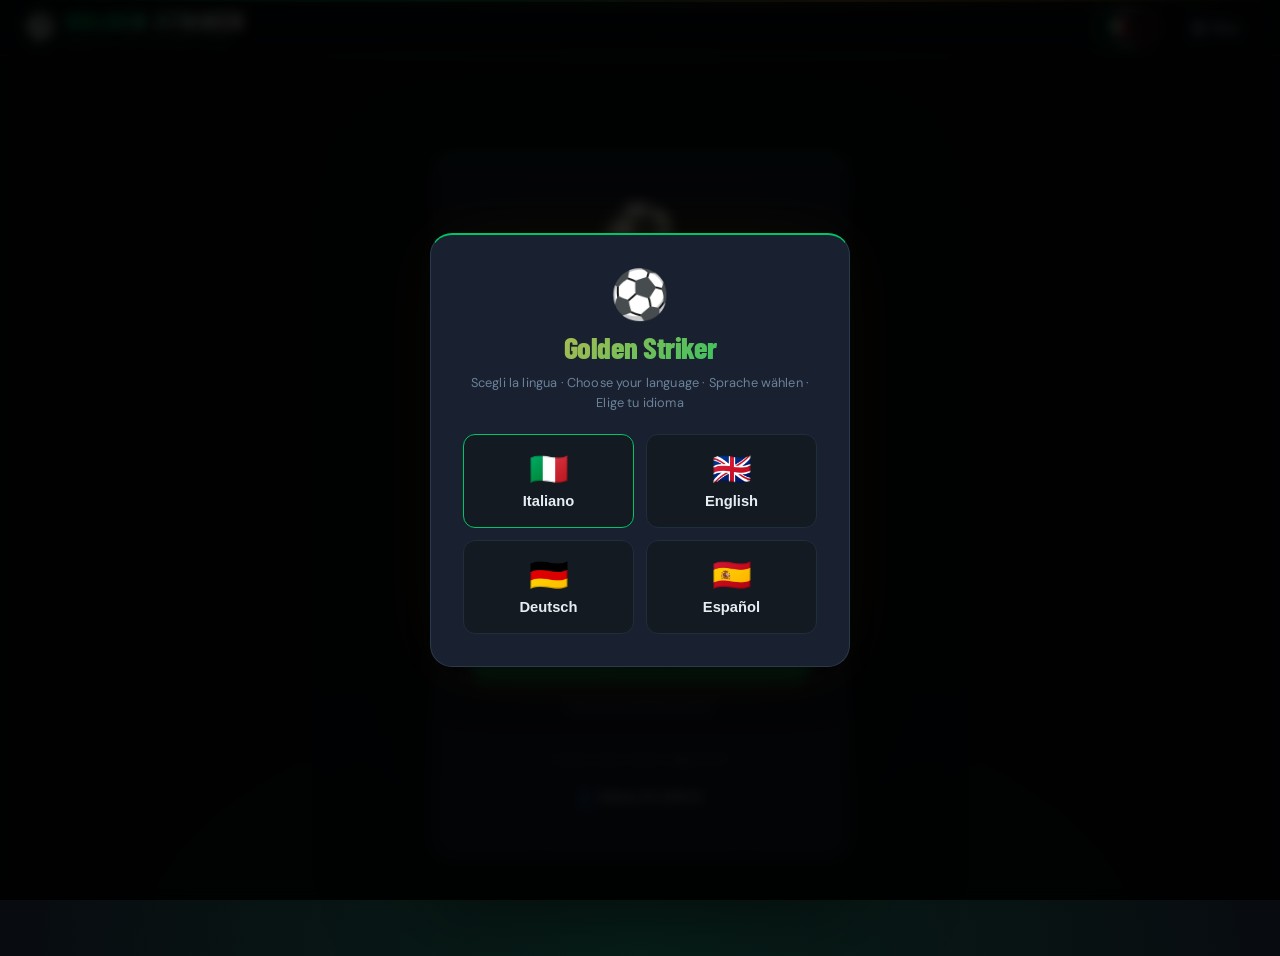
==== commit 5f831323: "Add files via upload" ====
--- a/frontend/index.html
+++ b/frontend/index.html
@@ -31,9 +31,9 @@
   analytics.js → timeline.js → particles.js →
   app.js (main, caricato per ultimo)
 
- CSS CARICATI (in ordine):
-  style.css → gilded_velocity_override.css →
-  enhancements.css → restyling.css
+ CSS CARICATI:
+  style.css (unico file — merge di style + gilded_velocity_override
+  + enhancements + restyling, cascade preservato)
  ============================================================
 -->
 <html lang="it" id="html-root">
@@ -67,12 +67,19 @@
         <button type="button" data-page="game" data-i18n="nav_game">⚽ Gioca</button>
         <button type="button" data-page="career" data-i18n="nav_career">📊 Carriera</button>
         <button type="button" data-page="transfer" data-i18n="nav_transfer">🔄 Trasferimento</button>
-        <button type="button" data-page="strutture" data-i18n="nav_strutture">🏗️ Strutture</button>
         <button type="button" data-page="classifica" data-i18n="nav_classifica">🏟️ Classifica</button>
-        <button type="button" data-page="agente" data-i18n="nav_agente">🤝 Agente</button>
         <button type="button" data-page="notizie" id="nav-notizie" data-i18n="nav_notizie">📰 Notizie</button>
-        <button type="button" data-page="skilltree" id="nav-skilltree" data-i18n="nav_skilltree">🌟 Abilità</button>
-        <button type="button" data-page="achievements" id="nav-achievements" data-i18n="nav_achievements">🏅 Premi</button>
+        <!-- EXTRA MENU: raggruppa le funzioni secondarie -->
+        <div class="nav-extra-wrap" id="nav-extra-wrap">
+            <button type="button" class="nav-extra-btn" id="nav-extra-btn" aria-haspopup="true" aria-expanded="false"
+                    onclick="toggleExtraMenu(event)" data-i18n="nav_extra">⋯ Extra</button>
+            <div class="nav-extra-dropdown" id="nav-extra-dropdown" role="menu">
+                <button type="button" role="menuitem" data-page="strutture" data-i18n="nav_strutture">🏗️ Strutture</button>
+                <button type="button" role="menuitem" data-page="agente" data-i18n="nav_agente">🤝 Agente</button>
+                <button type="button" role="menuitem" data-page="skilltree" id="nav-skilltree" data-i18n="nav_skilltree">🌟 Abilità</button>
+                <button type="button" role="menuitem" data-page="achievements" id="nav-achievements" data-i18n="nav_achievements">🏅 Premi</button>
+            </div>
+        </div>
     </nav>
 
     <!-- LANG SWITCHER -->
@@ -674,6 +681,7 @@
         <div class="classifica-tabs">
             <button type="button" class="class-tab active" onclick="switchClassTab('lega')" data-i18n="tab_lega">📋 Lega</button>
             <button type="button" class="class-tab" onclick="switchClassTab('champions')" data-i18n="tab_champions">🏆 Champions Cup</button>
+            <button type="button" class="class-tab" onclick="switchClassTab('capocannonieri')" data-i18n="tab_capocannonieri">👟 Capocannonieri</button>
             <button type="button" class="class-tab" onclick="switchClassTab('calendario')" data-i18n="tab_calendario">📅 Calendario</button>
         </div>
         <div id="class-tab-lega">
@@ -682,6 +690,9 @@
         </div>
         <div id="class-tab-champions" style="display:none">
             <div id="champions-wrap"><p class="loading" data-i18n="loading_champions">Caricamento Champions Cup...</p></div>
+        </div>
+        <div id="class-tab-capocannonieri" style="display:none">
+            <div id="capocannonieri-wrap"><p class="loading" data-i18n="loading">Caricamento...</p></div>
         </div>
         <div id="class-tab-calendario" style="display:none">
             <div style="display:grid;grid-template-columns:1fr 1fr;gap:16px;margin-bottom:16px">
@@ -760,6 +771,40 @@
         <h3 id="results-modal-title" data-i18n="results_title">📊 Risultati del Mese</h3>
         <div class="result-list" id="results-list"></div>
         <button type="button" class="modal-close" id="close-results" data-i18n="results_close">✅ Continua</button>
+    </div>
+</div>
+
+<!-- ========== MODAL RITIRO / FINE CARRIERA ========== -->
+<div class="modal-overlay" id="retirement-modal" style="z-index:9998">
+    <div class="modal retirement-box"
+         role="dialog"
+         aria-modal="true"
+         aria-labelledby="retirement-title">
+        <div id="retirement-content"></div>
+        <button type="button" class="modal-close" id="close-retirement" onclick="closeRetirement()" data-i18n="retirement_close">🏠 Torna alle carriere</button>
+    </div>
+</div>
+
+<!-- ========== FIRST-LAUNCH LANGUAGE PICKER ========== -->
+<div class="modal-overlay" id="lang-onboard-modal" style="z-index:10000;display:none">
+    <div class="modal lang-onboard-box" role="dialog" aria-modal="true" aria-labelledby="lang-onboard-title">
+        <div class="lang-onboard-logo">⚽</div>
+        <h2 id="lang-onboard-title" class="lang-onboard-title">Golden Striker</h2>
+        <p class="lang-onboard-sub">Scegli la lingua · Choose your language · Sprache wählen · Elige tu idioma</p>
+        <div class="lang-onboard-grid">
+            <button type="button" class="lang-onboard-opt" onclick="chooseOnboardLang('it')">
+                <span class="lang-onboard-flag">🇮🇹</span><span class="lang-onboard-name">Italiano</span>
+            </button>
+            <button type="button" class="lang-onboard-opt" onclick="chooseOnboardLang('en')">
+                <span class="lang-onboard-flag">🇬🇧</span><span class="lang-onboard-name">English</span>
+            </button>
+            <button type="button" class="lang-onboard-opt" onclick="chooseOnboardLang('de')">
+                <span class="lang-onboard-flag">🇩🇪</span><span class="lang-onboard-name">Deutsch</span>
+            </button>
+            <button type="button" class="lang-onboard-opt" onclick="chooseOnboardLang('es')">
+                <span class="lang-onboard-flag">🇪🇸</span><span class="lang-onboard-name">Español</span>
+            </button>
+        </div>
     </div>
 </div>
 
--- a/frontend/css/style.css
+++ b/frontend/css/style.css
@@ -1,8 +1,9 @@
 /* ================================================================
- * style.css — merged from style.css + enhancements.css +
- *             gilded_velocity_override.css + restyling.css
- * Conflicts resolved: last-file-wins (cascade order preserved)
+ * style.css — single merged stylesheet
+ * Order: base → gilded_velocity_override → enhancements → restyling
+ * (last-wins cascade preserved). Fonts consolidated into one @import.
  * ================================================================ */
+@import url('https://fonts.googleapis.com/css2?family=Barlow+Condensed:wght@400;600;700;800;900&family=DM+Sans:wght@400;500;600;700&family=Big+Shoulders+Display:wght@700;900&family=Inter:wght@400;500;600;700;800&family=JetBrains+Mono:wght@400;500;700&display=swap');
 
 :root {
     --gold: #FFD700;
@@ -6404,15 +6405,21 @@
     margin-left: auto;
 }
 
-@import url('https://fonts.googleapis.com/css2?family=Big+Shoulders+Display:wght@700;
-
-900&family=Inter:wght@400;500;600;700;800&family=JetBrains+Mono:wght@400;500;700&display=swap'); :root {
+
+/* ============ gilded_velocity_override.css ============ */
+
+/* ── Enhanced Root Variables ─────────────────────────────────── */
+:root {
+    /* Core palette — refined */
     --gold: #FFD700;
     --gold-dark: #C5A000;
+    --gold-soft: #d4a843;
+    --gold-muted: rgba(255, 215, 0, 0.65);
     --bg: #060a14;
     --bg2: #0c1220;
     --bg3: #151d2e;
     --card: #111c2e;
+    --card-elevated: #162236;
     --border: #1e2d45;
     --border-subtle: #182438;
     --text: #e8ecf4;
@@ -6422,20 +6429,59 @@
     --blue: #3b82f6;
     --purple: #8b5cf6;
     --amber: #f59e0b;
+    --emerald: #059669;
+
+    /* Glow system */
     --gold-glow: rgba(255, 215, 0, 0.25);
     --gold-glow-strong: rgba(255, 215, 0, 0.5);
+    --gold-glow-subtle: rgba(255, 215, 0, 0.08);
+
+    /* Shadows — layered depth */
     --shadow-card: 0 2px 8px rgba(0,0,0,0.3), 0 8px 32px rgba(0,0,0,0.2);
     --shadow-card-hover: 0 4px 16px rgba(0,0,0,0.4), 0 16px 48px rgba(0,0,0,0.25), 0 0 0 1px rgba(255,215,0,0.08);
     --shadow-gold: 0 4px 20px rgba(255,215,0,0.15), 0 0 60px rgba(255,215,0,0.05);
     --shadow-deep: 0 20px 60px rgba(0,0,0,0.7);
-    --radius-sm: 10px;
+
+    /* Glass */
+    --glass: rgba(255, 255, 255, 0.025);
+    --glass-border: rgba(255, 255, 255, 0.06);
+
+    /* Radii — slightly rounder */
+    --radius-sm:  10px;
     --radius-md: 16px;
     --radius-lg: 22px;
+    --radius-xl: 28px;
+
+    /* Typography */
     --font-display: 'Big Shoulders Display', 'Impact', sans-serif;
     --font-body: 'Inter', -apple-system, system-ui, sans-serif;
     --font-mono: 'JetBrains Mono', 'Fira Code', monospace;
 }
 
+/* ── Global Typography ───────────────────────────────────────── */
+body {
+    font-family: var(--font-body) !important;
+    background: var(--bg);
+    color: var(--text);
+    letter-spacing: 0.01em;
+    -webkit-font-smoothing: antialiased;
+    -moz-osx-font-smoothing: grayscale;
+}
+
+/* background overlay removed */
+
+/* ── HEADER — Cinematic ──────────────────────────────────────── */
+header {
+    background: linear-gradient(180deg, #080e1c 0%, #0c1424 100%) !important;
+    border-bottom: 1.5px solid var(--gold) !important;
+    box-shadow: 
+        0 1px 0 0 rgba(255,215,0,0.3),
+        0 4px 30px rgba(0,0,0,0.6),
+        0 0 80px rgba(255,215,0,0.04) !important;
+    padding: 10px 24px !important;
+}
+
+/* Header — gold glow under border */
 header::after {
     content: '';
     position: absolute;
@@ -6448,7 +6494,102 @@
     pointer-events: none;
 }
 
-.stat-card, .sidebar-card, .info-card, .news-card, .obiettivi-box, .career-year-row, .agente-card, .team-card, .struttura-card, .dash-notizie-box, .career-chart-box, .gs-card, .card {
+.logo h1 {
+    font-family: var(--font-display) !important;
+    font-size: 1.5rem !important;
+    font-weight: 900 !important;
+    letter-spacing: 2px !important;
+    background: linear-gradient(135deg, var(--gold) 0%, #fff 50%, var(--gold) 100%) !important;
+    background-size: 200% 100%;
+    -webkit-background-clip: text !important;
+    -webkit-text-fill-color: transparent !important;
+}
+
+.logo p {
+    font-family: var(--font-mono) !important;
+    font-size: 0.6rem !important;
+    letter-spacing: 3px !important;
+    color: var(--text-dim) !important;
+    text-transform: uppercase;
+}
+
+/* Nav buttons — refined */
+nav button {
+    font-family: var(--font-body) !important;
+    font-weight: 600 !important;
+    font-size: 0.82rem !important;
+    padding: 7px 14px !important;
+    border-radius: 10px !important;
+    border: 1px solid var(--border-subtle) !important;
+    background: transparent !important;
+    transition: all 0.25s cubic-bezier(0.4, 0, 0.2, 1) !important;
+    letter-spacing: 0.02em;
+}
+
+nav button:hover,
+nav button.active {
+    border-color: var(--gold) !important;
+    color: var(--gold) !important;
+    background: rgba(255,215,0,0.06) !important;
+    box-shadow: 0 0 20px rgba(255,215,0,0.06) !important;
+}
+
+nav button.active {
+    font-weight: 700 !important;
+    background: rgba(255,215,0,0.10) !important;
+    box-shadow: 
+        0 0 20px rgba(255,215,0,0.08),
+        inset 0 0 12px rgba(255,215,0,0.04) !important;
+}
+
+/* ── AUTH PAGE — Dramatic ────────────────────────────────────── */
+#auth-page {
+    background: 
+        radial-gradient(ellipse at 50% 30%, rgba(255,215,0,0.06) 0%, transparent 50%),
+        radial-gradient(ellipse at center, #0e1428 0%, #060a14 80%) !important;
+}
+
+.auth-box {
+    background: var(--card) !important;
+    border: 1px solid var(--border) !important;
+    border-top: 2px solid var(--gold) !important;
+    border-radius: 20px !important;
+    box-shadow: var(--shadow-deep), 0 0 100px rgba(255,215,0,0.04) !important;
+    backdrop-filter: blur(20px);
+}
+
+.auth-logo h1 {
+    font-family: var(--font-display) !important;
+    font-size: 2.4rem !important;
+    letter-spacing: 3px !important;
+}
+
+.auth-tab {
+    font-family: var(--font-body) !important;
+    font-weight: 700 !important;
+    border-radius: 10px !important;
+    transition: all 0.2s !important;
+}
+
+.auth-tab.active {
+    background: var(--gold) !important;
+    box-shadow: 0 4px 15px rgba(255,215,0,0.3) !important;
+}
+
+/* ── CARDS — Depth + Glow ────────────────────────────────────── */
+.stat-card,
+.sidebar-card,
+.info-card,
+.news-card,
+.obiettivi-box,
+.career-year-row,
+.agente-card,
+.team-card,
+.struttura-card,
+.dash-notizie-box,
+.career-chart-box,
+.gs-card,
+.card {
     background: var(--card) !important;
     border: 1px solid var(--border) !important;
     border-radius: var(--radius-md) !important;
@@ -6456,39 +6597,149 @@
     transition: all 0.3s cubic-bezier(0.4, 0, 0.2, 1) !important;
 }
 
-.stat-card:hover, .news-card:hover, .agente-card:hover, .team-card:hover, .career-year-row:hover, .gs-card:hover, .card-interactive:hover {
+.stat-card:hover,
+.news-card:hover,
+.agente-card:hover,
+.team-card:hover,
+.career-year-row:hover,
+.gs-card:hover,
+.card-interactive:hover {
     box-shadow: var(--shadow-card-hover) !important;
     border-color: rgba(255,215,0,0.15) !important;
     transform: translateY(-3px) !important;
 }
 
+/* ── PLAYER HERO — Premium ───────────────────────────────────── */
+.player-hero {
+    background: linear-gradient(135deg, var(--card) 0%, #15243d 50%, var(--card) 100%) !important;
+    border: 1px solid var(--border) !important;
+    border-left: 3px solid var(--gold) !important;
+    border-radius: var(--radius-lg) !important;
+    box-shadow: var(--shadow-card), 0 0 40px rgba(255,215,0,0.04) !important;
+    position: relative;
+    overflow: hidden;
+}
+
 .player-hero::before {
     content: '';
     position: absolute;
-    top: 0;
-    right: 0;
+    top: 0; right: 0;
     width: 40%;
     height: 100%;
     background: radial-gradient(ellipse at right center, rgba(255,215,0,0.04) 0%, transparent 70%);
     pointer-events: none;
 }
 
+.player-info h2 {
+    font-family: var(--font-display) !important;
+    font-size: 1.8rem !important;
+    letter-spacing: 1px !important;
+}
+
+.player-avatar {
+    border: 3px solid var(--gold) !important;
+    box-shadow: 0 0 20px rgba(255,215,0,0.2), 0 0 40px rgba(255,215,0,0.05) !important;
+}
+
+/* ── INFO CARDS — Stat emphasis ───────────────────────────────── */
+.info-card {
+    text-align: center !important;
+    padding: 18px 14px !important;
+    border-radius: var(--radius-md) !important;
+    position: relative;
+    overflow: hidden;
+}
+
 .info-card::before {
     content: '';
     position: absolute;
-    top: 0;
-    left: 20%;
-    right: 20%;
+    top: 0; left: 20%; right: 20%;
     height: 2px;
     background: linear-gradient(90deg, transparent, var(--gold), transparent);
     opacity: 0.5;
 }
 
+.info-card .val {
+    font-family: var(--font-display) !important;
+    font-size: 1.8rem !important;
+    font-weight: 900 !important;
+    background: linear-gradient(135deg, var(--gold), #fff) !important;
+    -webkit-background-clip: text !important;
+    -webkit-text-fill-color: transparent !important;
+}
+
+.info-card .lbl {
+    font-family: var(--font-mono) !important;
+    font-size: 0.65rem !important;
+    letter-spacing: 1.5px !important;
+    color: var(--text-dim) !important;
+}
+
+/* ── STAT BARS — Color-coded + refined ───────────────────────── */
+.stat-bar {
+    width: 100% !important;
+    transform-origin: left !important;
+    border-radius: 5px !important;
+    box-shadow: 0 0 8px rgba(255,215,0,0.1);
+}
+
+.stat-bar-bg {
+    height: 10px !important;
+    background: var(--bg3) !important;
+    border-radius: 5px !important;
+    border: 1px solid var(--border-subtle);
+}
+
+.stat-name {
+    font-family: var(--font-mono) !important;
+    font-size: 0.82rem !important;
+    font-weight: 500 !important;
+    letter-spacing: 0.5px !important;
+}
+
+.stat-value {
+    font-family: var(--font-display) !important;
+    font-size: 1rem !important;
+    font-weight: 700 !important;
+}
+
+/* ── BUTTONS — Premium ───────────────────────────────────────── */
+.btn-primary {
+    font-family: var(--font-display) !important;
+    font-size: 1rem !important;
+    letter-spacing: 2px !important;
+    border-radius: 12px !important;
+    padding: 14px !important;
+    background: linear-gradient(135deg, var(--gold) 0%, var(--gold-dark) 100%) !important;
+    box-shadow: 0 4px 20px rgba(255,215,0,0.25) !important;
+    transition: all 0.3s cubic-bezier(0.4, 0, 0.2, 1) !important;
+}
+
+.btn-primary:hover {
+    transform: translateY(-2px) !important;
+    box-shadow: 0 8px 30px rgba(255,215,0,0.4), 0 0 60px rgba(255,215,0,0.1) !important;
+}
+
+.play-btn {
+    font-family: var(--font-display) !important;
+    letter-spacing: 2px !important;
+    border-radius: 12px !important;
+    font-size: 1rem !important;
+    box-shadow: 0 4px 20px rgba(16,185,129,0.25) !important;
+}
+
 .play-btn:hover:not(:disabled) {
     box-shadow: 0 8px 30px rgba(16,185,129,0.4), 0 0 60px rgba(16,185,129,0.1) !important;
 }
 
-.modal, .modal-box {
+/* ── MODALS — Cinematic ──────────────────────────────────────── */
+.modal-overlay.modal-fade-in {
+    background: rgba(0,0,0,0.88) !important;
+    backdrop-filter: blur(6px) !important;
+}
+
+.modal,
+.modal-box {
     background: var(--card) !important;
     border: 1px solid var(--border) !important;
     border-top: 2px solid var(--gold) !important;
@@ -6496,7 +6747,105 @@
     box-shadow: var(--shadow-deep), 0 0 80px rgba(255,215,0,0.05) !important;
 }
 
-.bk-bracket, .br-wrap {
+.modal h3 {
+    font-family: var(--font-display) !important;
+    font-size: 1.5rem !important;
+    letter-spacing: 1px !important;
+}
+
+/* ── MATCH RESULTS — Dramatic scores ─────────────────────────── */
+.res-match-score {
+    font-family: var(--font-display) !important;
+    font-size: 2rem !important;
+    letter-spacing: 6px !important;
+    text-shadow: 0 0 20px rgba(255,215,0,0.3) !important;
+}
+
+.res-match-card {
+    background: var(--bg3) !important;
+    border: 1px solid var(--border-subtle) !important;
+    border-radius: var(--radius-sm) !important;
+    box-shadow: var(--shadow-card) !important;
+}
+
+/* ── PAGE TITLES — Display font ──────────────────────────────── */
+.page-title {
+    font-family: var(--font-display) !important;
+    font-size: 1.8rem !important;
+    letter-spacing: 1px !important;
+    line-height: 1.2;
+}
+
+.page-title span {
+    background: linear-gradient(135deg, var(--gold), #fff) !important;
+    -webkit-background-clip: text !important;
+    -webkit-text-fill-color: transparent !important;
+}
+
+.page-subtitle {
+    font-family: var(--font-body) !important;
+    font-size: 0.88rem !important;
+    color: var(--text-dim) !important;
+}
+
+/* ── OVERALL CIRCLE — Refined glow ───────────────────────────── */
+.overall-circle {
+    box-shadow: 0 0 20px rgba(255,215,0,0.1) !important;
+}
+
+.overall-value {
+    font-family: var(--font-display) !important;
+    font-size: 1.6rem !important;
+}
+
+/* ── DROPDOWN MENUS — Glass effect ───────────────────────────── */
+.exit-dropdown {
+    background: var(--card-elevated) !important;
+    border: 1px solid var(--border) !important;
+    border-top: 2px solid var(--gold) !important;
+    border-radius: var(--radius-md) !important;
+    box-shadow: var(--shadow-deep) !important;
+    backdrop-filter: blur(20px) !important;
+}
+
+/* ── SETTINGS MODAL — Glass ──────────────────────────────────── */
+.settings-modal-box {
+    background: var(--card) !important;
+    border-radius: var(--radius-lg) !important;
+    border: 1px solid var(--border) !important;
+    box-shadow: var(--shadow-deep) !important;
+}
+
+.settings-header {
+    background: rgba(255,215,0,0.03) !important;
+    border-bottom: 1px solid var(--border) !important;
+}
+
+.settings-header h2 {
+    font-family: var(--font-display) !important;
+    letter-spacing: 1px !important;
+}
+
+/* ── SKILL TREE — Refined nodes ──────────────────────────────── */
+.st-node {
+    border-radius: var(--radius-md) !important;
+    box-shadow: var(--shadow-card) !important;
+}
+
+.st-node-name {
+    font-family: var(--font-body) !important;
+    font-weight: 800 !important;
+}
+
+.st-upgrade-btn {
+    font-family: var(--font-display) !important;
+    border-radius: 10px !important;
+    letter-spacing: 0.5px !important;
+}
+
+/* ── CHAMPIONS BRACKET — Premium feel ────────────────────────── */
+.bk-bracket,
+.br-wrap {
     background: rgba(6, 10, 22, 0.8) !important;
     border: 1px solid var(--border) !important;
     border-radius: var(--radius-lg) !important;
@@ -6504,38 +6853,93 @@
 }
 
 .bk-champion {
-    background: linear-gradient(135deg, rgba(232,184,75,0.12), rgba(232,184,75,0.03));
-    border: 1.5px solid rgba(232,184,75,0.4);
-    border-radius: var(--r-lg);
+    background: linear-gradient(135deg, rgba(255,215,0,0.15), rgba(255,200,0,0.04)) !important;
+    border: 2px solid rgba(255,215,0,0.5) !important;
+    border-radius: var(--radius-md) !important;
     box-shadow: 0 0 40px rgba(255,215,0,0.12), inset 0 0 40px rgba(255,215,0,0.03) !important;
-    padding: 22px 14px;
-    text-align: center;
-    position: relative;
-    overflow: hidden;
-    margin-top: 4px;
 }
 
 .bk-champion-name {
-    font-family: var(--font-display);
-    letter-spacing: 0.5px;
-    font-size: 0.92rem;
-    font-weight: 900;
-    text-transform: uppercase;
-    color: var(--gold);
-    margin-bottom: 4px;
-    white-space: nowrap;
-    overflow: hidden;
-    text-overflow: ellipsis;
-    padding: 0 4px;
-}
-
-.table-gs th, .gs-table th {
+    font-family: var(--font-display) !important;
+    letter-spacing: 0.5px !important;
+}
+
+/* ── ACHIEVEMENTS — Badge refinement ─────────────────────────── */
+.ach-card {
+    border-radius: var(--radius-md) !important;
+    box-shadow: var(--shadow-card) !important;
+}
+
+.ach-card.unlocked {
+    border-color: rgba(255,215,0,0.4) !important;
+    box-shadow: var(--shadow-card), 0 0 20px rgba(255,215,0,0.06) !important;
+}
+
+.ach-name {
+    font-family: var(--font-body) !important;
+    font-weight: 800 !important;
+}
+
+/* ── ACHIEVEMENT TOAST — Premium animation ───────────────────── */
+.achievement-toast {
+    background: linear-gradient(135deg, var(--card-elevated), var(--card)) !important;
+    border: 1px solid var(--gold) !important;
+    border-left: 4px solid var(--gold) !important;
+    border-radius: var(--radius-md) !important;
+    box-shadow: var(--shadow-deep), 0 0 40px rgba(255,215,0,0.15) !important;
+    backdrop-filter: blur(16px) !important;
+}
+
+.ach-toast-name {
+    font-family: var(--font-body) !important;
+    font-weight: 800 !important;
+}
+
+.ach-toast-label {
+    font-family: var(--font-mono) !important;
+}
+
+/* ── COMMENTARY TICKER ───────────────────────────────────────── */
+#gs-commentary-ticker {
+    background: linear-gradient(to top, rgba(6,10,20,0.97), rgba(12,18,32,0.93)) !important;
+    border-top: 1.5px solid rgba(255,215,0,0.35) !important;
+    backdrop-filter: blur(12px) !important;
+}
+
+/* ── TRANSFERS — Team cards ──────────────────────────────────── */
+.team-name {
+    font-family: var(--font-display) !important;
+    font-size: 1.3rem !important;
+    letter-spacing: 0.5px !important;
+}
+
+.team-stars {
+    letter-spacing: 2px !important;
+}
+
+/* ── CAREER — Timeline refinement ────────────────────────────── */
+.career-year-title {
+    font-family: var(--font-display) !important;
+    font-size: 1.1rem !important;
+}
+
+.career-trofeo-badge {
+    font-family: var(--font-body) !important;
+    border-radius: var(--radius-sm) !important;
+}
+
+/* ── TABLES — Refined ────────────────────────────────────────── */
+.table-gs th,
+.gs-table th {
     font-family: var(--font-mono) !important;
     font-size: 0.68rem !important;
     letter-spacing: 1px !important;
 }
 
-.form-group input, .form-group select, .input {
+/* ── FORM INPUTS — Refined ───────────────────────────────────── */
+.form-group input,
+.form-group select,
+.input {
     background: var(--bg3) !important;
     border: 1px solid var(--border) !important;
     border-radius: 10px !important;
@@ -6543,18 +6947,148 @@
     transition: all 0.25s !important;
 }
 
-.form-group input:focus, .form-group select:focus, .input:focus {
+.form-group input:focus,
+.form-group select:focus,
+.input:focus {
     border-color: var(--gold) !important;
     box-shadow: 0 0 0 3px rgba(255,215,0,0.1), 0 0 20px rgba(255,215,0,0.05) !important;
 }
 
-.badge, .gs-badge {
+/* ── BADGE — Refined ─────────────────────────────────────────── */
+.badge,
+.gs-badge {
     font-family: var(--font-mono) !important;
     font-size: 0.68rem !important;
     letter-spacing: 0.3px !important;
 }
 
-
+/* ── PALLONE D'ORO — Ultimate drama ──────────────────────────── */
+.pallone-doro-text {
+    font-family: var(--font-display) !important;
+    letter-spacing: 4px !important;
+}
+
+.pallone-banner {
+    font-family: var(--font-display) !important;
+    letter-spacing: 2px !important;
+    border-radius: var(--radius-md) !important;
+}
+
+/* ── METRIC DISPLAYS ─────────────────────────────────────────── */
+.gs-metric-value,
+.gs-value {
+    font-family: var(--font-display) !important;
+}
+
+.gs-metric-label,
+.gs-label {
+    font-family: var(--font-mono) !important;
+}
+
+/* ── SECTION HEADERS ─────────────────────────────────────────── */
+.section-header {
+    font-family: var(--font-mono) !important;
+    letter-spacing: 2px !important;
+}
+
+.section-title {
+    font-family: var(--font-display) !important;
+}
+
+/* ── SCROLLBAR — Refined ─────────────────────────────────────── */
+::-webkit-scrollbar { width: 5px; height: 5px; }
+::-webkit-scrollbar-track { background: var(--bg); }
+::-webkit-scrollbar-thumb { 
+    background: var(--border); 
+    border-radius: 3px; 
+}
+::-webkit-scrollbar-thumb:hover { 
+    background: rgba(255,215,0,0.4); 
+}
+
+/* ── SELECTION ───────────────────────────────────────────────── */
+::selection {
+    background: rgba(255, 215, 0, 0.25);
+    color: #fff;
+}
+
+/* ── ACTIONS PANEL (Game page) ───────────────────────────────── */
+.actions-panel {
+    background: var(--card) !important;
+    border-radius: var(--radius-lg) !important;
+    box-shadow: var(--shadow-card) !important;
+}
+
+.actions-panel h3 {
+    font-family: var(--font-display) !important;
+    font-size: 1.2rem !important;
+}
+
+.action-btn {
+    border-radius: 12px !important;
+    border: 1.5px solid var(--border) !important;
+    transition: all 0.25s !important;
+}
+
+.action-btn:hover {
+    border-color: var(--gold) !important;
+    background: rgba(255,215,0,0.04) !important;
+    box-shadow: 0 0 20px rgba(255,215,0,0.04) !important;
+}
+
+.action-btn .action-name {
+    font-family: var(--font-body) !important;
+    font-weight: 700 !important;
+}
+
+/* ── TOAST — Refined ─────────────────────────────────────────── */
+.toast {
+    background: var(--card-elevated) !important;
+    border-radius: var(--radius-md) !important;
+    box-shadow: var(--shadow-deep) !important;
+    backdrop-filter: blur(16px) !important;
+}
+
+/* ── GOLD SHIMMER ANIMATION — Enhanced ───────────────────────── */
+@keyframes goldShimmerEnhanced {
+    0%   { background-position: -200% 0; }
+    100% { background-position: 200% 0; }
+}
+
+.gold-shimmer-text {
+    background: linear-gradient(
+        90deg, 
+        var(--gold) 0%, 
+        #fffacd 25%, 
+        var(--gold) 50%, 
+        #fffacd 75%, 
+        var(--gold) 100%
+    ) !important;
+    background-size: 300% 100% !important;
+    -webkit-background-clip: text !important;
+    -webkit-text-fill-color: transparent !important;
+    animation: goldShimmerEnhanced 3s linear infinite !important;
+}
+
+/* ── NEW SEASON BANNER — Display font ────────────────────────── */
+.new-season-banner .ns-year {
+    font-family: var(--font-display) !important;
+    font-size: 5rem !important;
+    letter-spacing: 4px !important;
+}
+
+.new-season-banner .ns-label {
+    font-family: var(--font-mono) !important;
+    letter-spacing: 6px !important;
+}
+
+/* ── LOADING — Refined ───────────────────────────────────────── */
+.gs-spinner {
+    border: 3px solid var(--border) !important;
+    border-top-color: var(--gold) !important;
+}
+
+/* ── RESPONSIVE — Mobile refinements ─────────────────────────── */
 @media (max-width: 640px) {
     .page-title {
         font-size: 1.4rem !important;
@@ -6582,209 +7116,2334 @@
     }
 }
 
-@import url('https://fonts.googleapis.com/css2?family=Barlow+Condensed:wght@400;
-
-600;700;800;900&family=DM+Sans:wght@400;500;600;700&display=swap'); :root {
-    --bg: #080c10;
-    --bg2: #0e1318;
-    --bg3: #141a22;
-    --card: #111820;
-    --card2: #192030;
-    --border: #1f2d3d;
-    --border2: #2a3a4d;
-    --green: #00C566;
-    --green-dark: #009950;
-    --gold: #E8B84B;
-    --gold-dark: #b8892e;
-    --text: #E8EDF2;
-    --text-dim: #6B8299;
-    --text-mid: #A0B4C8;
-    --red: #F04058;
-    --blue: #3E8FE8;
-    --purple: #7C5CFC;
-    --font-display: 'Barlow Condensed', sans-serif;
-    --font-body: 'DM Sans', sans-serif;
-    --t-fast: 140ms ease;
-    --r-sm: 6px;
-    --r-md: 10px;
-    --r-lg: 16px;
-    --r-xl: 22px;
-    --z-sticky: 100;
-}
-
-*, *::before, *::after {
-    box-sizing: border-box;
-    margin: 0;
-    padding: 0;
-}
-
-html {
-    color-scheme: dark;
-}
-
-header .logo {
-    flex-shrink: 0 !important;
-}
-
-header #main-nav {
-    flex: 1 1 auto !important;
-    justify-content: center !important;
-}
-
-header #lang-switcher-wrap {
-    flex-shrink: 0 !important;
-    margin-left: auto !important;
-}
-
-header #exit-dropdown-wrap {
-    flex-shrink: 0 !important;
-}
-
-header::before {
+/* ============ enhancements.css ============ */
+/*
+ * ============================================================
+ * enhancements.css — Miglioramenti UI e componenti aggiuntivi
+ * ============================================================
+ * Aggiunge componenti visivi avanzati e miglioramenti estetici
+ * sopra la base di style.css e gilded_velocity_override.css.
+ *
+ * COMPONENTI AGGIUNTI:
+ *  - Skeleton loaders animati per caricamento dati
+ *  - Card notizie con animazione hover e ribbon tipo
+ *  - Badge achievement con effetto glow per tier
+ *  - Barre attributo animate con gradiente dinamico
+ *  - Tabella classifica con highlight riga giocatore
+ *  - Pannello Champions con bracket interattivo
+ *  - Tooltip custom su hover degli elementi
+ *  - Effetti ripple sui bottoni al click
+ *  - Dark scrollbar stile browser Chrome/Firefox
+ *
+ * NOTA: questo file può crescere liberamente con nuove feature UI.
+ * ============================================================
+ */
+
+/* ── CSS Custom Property Enhancements ───────────────────────── */
+:root {
+    --gold-glow: rgba(255, 215, 0, 0.35);
+    --gold-glow-strong: rgba(255, 215, 0, 0.6);
+    --glass: rgba(255, 255, 255, 0.04);
+    --glass-border: rgba(255, 255, 255, 0.08);
+    --shadow-deep: 0 20px 60px rgba(0, 0, 0, 0.6);
+    --shadow-gold: 0 8px 32px rgba(255, 215, 0, 0.25);
+    --transition-fast: 0.15s cubic-bezier(0.4, 0, 0.2, 1);
+    --transition-med:  0.3s cubic-bezier(0.4, 0, 0.2, 1);
+    --transition-slow: 0.5s cubic-bezier(0.4, 0, 0.2, 1);
+    --radius-sm:  8px;
+    --radius-md: 14px;
+    --radius-lg: 20px;
+    --radius-xl: 28px;
+}
+
+/* ── Global Enhancements ─────────────────────────────────────── */
+* {
+    -webkit-font-smoothing: antialiased;
+    -moz-osx-font-smoothing: grayscale;
+}
+
+::selection {
+    background: rgba(255, 215, 0, 0.3);
+    color: #fff;
+}
+
+::-webkit-scrollbar { width: 6px; height: 6px; }
+::-webkit-scrollbar-track { background: var(--bg2); }
+::-webkit-scrollbar-thumb { background: var(--border); border-radius: 3px; }
+::-webkit-scrollbar-thumb:hover { background: var(--gold); }
+
+/* ── Keyframe Animations ─────────────────────────────────────── */
+@keyframes fadeInUp {
+    from { opacity: 0; transform: translateY(20px); }
+    to   { opacity: 1; transform: translateY(0); }
+}
+@keyframes fadeInDown {
+    from { opacity: 0; transform: translateY(-20px); }
+    to   { opacity: 1; transform: translateY(0); }
+}
+@keyframes fadeIn {
+    from { opacity: 0; }
+    to   { opacity: 1; }
+}
+@keyframes slideInRight {
+    from { opacity: 0; transform: translateX(30px); }
+    to   { opacity: 1; transform: translateX(0); }
+}
+@keyframes slideInLeft {
+    from { opacity: 0; transform: translateX(-30px); }
+    to   { opacity: 1; transform: translateX(0); }
+}
+@keyframes pulse {
+    0%, 100% { transform: scale(1); }
+    50%       { transform: scale(1.05); }
+}
+@keyframes shimmer {
+    0%   { background-position: -200% 0; }
+    100% { background-position: 200% 0; }
+}
+@keyframes goldShimmer {
+    0%   { background-position: -300% 0; }
+    100% { background-position: 300% 0; }
+}
+@keyframes spinGold {
+    from { transform: rotate(0deg); }
+    to   { transform: rotate(360deg); }
+}
+@keyframes bounce {
+    0%, 100% { transform: translateY(0); }
+    30%       { transform: translateY(-12px); }
+    60%       { transform: translateY(-6px); }
+}
+@keyframes glow {
+    0%, 100% { box-shadow: 0 0 8px var(--gold-glow); }
+    50%       { box-shadow: 0 0 24px var(--gold-glow-strong), 0 0 48px var(--gold-glow); }
+}
+@keyframes float {
+    0%, 100% { transform: translateY(0px); }
+    50%       { transform: translateY(-8px); }
+}
+@keyframes progressFill {
+    from { width: 0%; }
+}
+@keyframes counterUp {
+    from { opacity: 0; transform: translateY(10px); }
+    to   { opacity: 1; transform: translateY(0); }
+}
+@keyframes starBurst {
+    0%   { transform: scale(0) rotate(0deg); opacity: 1; }
+    70%  { transform: scale(1.3) rotate(180deg); opacity: 1; }
+    100% { transform: scale(1) rotate(360deg); opacity: 1; }
+}
+@keyframes ripple {
+    0%   { transform: scale(0.8); opacity: 1; }
+    100% { transform: scale(2.5); opacity: 0; }
+}
+@keyframes newsTickerScroll {
+    0%   { transform: translateX(0); }
+    100% { transform: translateX(-50%); }
+}
+@keyframes liveBlinkDot {
+    0%, 100% { opacity: 1; }
+    50%       { opacity: 0.3; }
+}
+@keyframes statBarFill {
+    from { width: 0% !important; }
+}
+@keyframes toastSlideIn {
+    from { transform: translateX(120%); opacity: 0; }
+    to   { transform: translateX(0); opacity: 1; }
+}
+@keyframes achievementIn {
+    from { transform: translateX(120%); opacity: 0; }
+    to   { transform: translateX(0); opacity: 1; }
+}
+@keyframes achievementOut {
+    from { transform: translateX(0); opacity: 1; }
+    to   { transform: translateX(120%); opacity: 0; }
+}
+@keyframes cardHover {
+    from { transform: translateY(0) scale(1); }
+    to   { transform: translateY(-4px) scale(1.01); }
+}
+
+/* ── Page entrance animations ────────────────────────────────── */
+.page.active {
+    animation: fadeIn 0.25s ease;
+}
+.page-title {
+    animation: fadeInDown 0.35s ease;
+}
+
+/* ── Glassmorphism cards ─────────────────────────────────────── */
+
+/* ── Stat bars — animated via JS transform:scaleX ───────────── */
+.stat-bar {
+    border-radius: 3px;
+    /* No animation/transition here - JS handles via requestAnimationFrame + CSS transition in style.css */
+}
+
+/* ── Info cards — hover lift ────────────────────────────────── */
+.info-card {
+    transition: transform var(--transition-fast), box-shadow var(--transition-fast);
+    cursor: default;
+}
+.info-card:hover {
+    transform: translateY(-3px);
+    box-shadow: 0 8px 24px rgba(0, 0, 0, 0.3), 0 0 0 1px var(--gold-glow);
+}
+
+/* ── Nav buttons ─────────────────────────────────────────────── */
+nav button {
+    position: relative;
+    overflow: hidden;
+}
+nav button::after {
     content: '';
     position: absolute;
+    bottom: 0; left: 50%;
+    transform: translateX(-50%) scaleX(0);
+    width: 80%; height: 2px;
+    background: var(--gold);
+    border-radius: 2px;
+    transition: transform var(--transition-fast);
+}
+nav button.active::after,
+nav button:hover::after { transform: translateX(-50%) scaleX(1); }
+
+/* ── Primary button — ripple effect ─────────────────────────── */
+.btn-primary {
+    position: relative;
+    overflow: hidden;
+}
+.btn-primary::before {
+    content: '';
+    position: absolute;
+    inset: 0;
+    background: rgba(255,255,255,0.15);
+    opacity: 0;
+    transition: opacity 0.2s;
+}
+.btn-primary:hover::before { opacity: 1; }
+.btn-primary:active { transform: translateY(0) scale(0.98) !important; }
+
+/* ── Loading skeleton ────────────────────────────────────────── */
+.gs-skeleton-wrap {
+    padding: 12px 0;
+}
+.gs-skeleton-line {
+    height: 14px;
+    border-radius: 7px;
+    margin-bottom: 10px;
+    background: linear-gradient(90deg, var(--bg3) 25%, var(--border) 50%, var(--bg3) 75%);
+    background-size: 200% 100%;
+    animation: shimmer 1.5s infinite;
+}
+
+/* ── Loading spinner ─────────────────────────────────────────── */
+.gs-spinner {
+    border: 3px solid var(--border);
+    border-top-color: var(--gold);
+    border-radius: 50%;
+    animation: spinGold 0.8s linear infinite;
+    display: inline-block;
+}
+
+/* ── Stat delta indicator ────────────────────────────────────── */
+.gs-stat-delta {
+    position: absolute;
+    top: -4px; right: 4px;
+    font-size: 0.75rem;
+    font-weight: 800;
+    pointer-events: none;
+    z-index: 99;
+}
+.gs-stat-delta.positive { color: #10b981; }
+.gs-stat-delta.negative { color: #ef4444; }
+
+/* ── Achievement toast ───────────────────────────────────────── */
+.achievement-toast {
+    position: fixed;
+    bottom: 80px; right: 20px;
+    background: linear-gradient(135deg, #1a2235, #0f172a);
+    border: 1px solid var(--gold);
+    border-left: 4px solid var(--gold);
+    border-radius: var(--radius-md);
+    padding: 14px 18px;
+    display: flex;
+    align-items: center;
+    gap: 14px;
+    max-width: 340px;
+    min-width: 280px;
+    box-shadow: var(--shadow-deep), 0 0 30px rgba(255,215,0,0.2);
+    z-index: 9999;
+    transform: translateX(120%);
+    opacity: 0;
+    transition: transform 0.5s cubic-bezier(0.34, 1.56, 0.64, 1), opacity 0.4s ease;
+}
+.achievement-toast.show {
+    transform: translateX(0);
+    opacity: 1;
+}
+.achievement-toast.hide {
+    transform: translateX(120%);
+    opacity: 0;
+    transition: transform 0.4s ease-in, opacity 0.3s ease;
+}
+.ach-toast-content {
+    display: flex;
+    flex-direction: column;
+    flex: 1;
+    min-width: 0;
+}
+.ach-toast-icon {
+    font-size: 2.2rem;
+    flex-shrink: 0;
+    animation: bounce 0.8s ease;
+}
+.ach-toast-label {
+    font-size: 0.68rem;
+    color: var(--gold);
+    font-weight: 800;
+    text-transform: uppercase;
+    letter-spacing: 1px;
+    margin-bottom: 2px;
+}
+.ach-toast-name {
+    font-size: 0.95rem;
+    font-weight: 700;
+    color: #fff;
+    margin-bottom: 2px;
+}
+.ach-toast-desc {
+    font-size: 0.78rem;
+    color: var(--text-dim);
+    line-height: 1.3;
+}
+
+/* ── Commentary ticker ───────────────────────────────────────── */
+#gs-commentary-ticker {
+    position: fixed;
+    bottom: 0; left: 0; right: 0;
+    background: linear-gradient(to top, rgba(0,0,0,0.95), rgba(10,14,26,0.9));
+    border-top: 2px solid rgba(255,215,0,0.4);
+    padding: 10px 20px 14px;
+    z-index: 8888;
+    transform: translateY(100%);
+    transition: transform var(--transition-med);
+    max-height: 180px;
+    backdrop-filter: blur(8px);
+}
+#gs-commentary-ticker.active {
+    transform: translateY(0);
+}
+.ct-inner {
+    max-width: 900px;
+    margin: 0 auto;
+    display: flex;
+    gap: 14px;
+    align-items: flex-start;
+}
+.ct-live-badge {
+    background: #ef4444;
+    color: #fff;
+    font-size: 0.65rem;
+    font-weight: 900;
+    padding: 2px 6px;
+    border-radius: 4px;
+    letter-spacing: 1.5px;
+    flex-shrink: 0;
+    margin-top: 3px;
+    animation: liveBlinkDot 1.5s ease infinite;
+}
+.ct-lines { flex: 1; }
+.ct-line {
+    font-size: 0.83rem;
+    color: var(--text-dim);
+    line-height: 1.5;
+    padding: 2px 0;
+    animation: slideInLeft 0.3s ease;
+    opacity: 0;
+    animation-fill-mode: forwards;
+}
+.ct-line-in { opacity: 1 !important; }
+.ct-goal-line {
+    color: #FFD700;
+    font-weight: 700;
+    font-size: 0.9rem;
+}
+
+/* ── Stadium background ──────────────────────────────────────── */
+.gs-stadium-bg {
+    position: absolute;
+    inset: 0;
+    width: 100%; height: 100%;
+    opacity: 0.15;
+    pointer-events: none;
+    z-index: 0;
+}
+
+/* ── Results modal enhancements ──────────────────────────────── */
+.res-match-card {
+    background: var(--bg3);
+    border-radius: var(--radius-sm);
+    padding: 10px 12px;
+    transition: transform var(--transition-fast), box-shadow var(--transition-fast);
+}
+.res-match-card:hover {
+    transform: translateY(-2px);
+    box-shadow: 0 6px 20px rgba(0,0,0,0.3);
+}
+
+/* ── Dashboard — player hero enhancement ─────────────────────── */
+.player-hero {
+    animation: fadeInDown 0.4s ease;
+}
+.player-overall {
+    animation: fadeInUp 0.5s ease 0.1s both;
+}
+.player-avatar {
+    transition: transform var(--transition-fast);
+}
+.player-avatar:hover {
+    transform: scale(1.05);
+}
+
+/* ── Action cards ─────────────────────────────────────────────── */
+
+.action-card::before {
+    content: '';
+    position: absolute;
+    inset: 0;
+    background: radial-gradient(circle at var(--mouse-x, 50%) var(--mouse-y, 50%), rgba(255,215,0,0.08) 0%, transparent 60%);
+    opacity: 0;
+    transition: opacity 0.3s;
+    pointer-events: none;
+}
+.action-card:hover::before { opacity: 1; }
+.action-card.selected {
+    animation: glow 2s ease-in-out infinite;
+}
+
+/* ── Career season rows ───────────────────────────────────────── */
+.season-row {
+    transition: transform var(--transition-fast), background var(--transition-fast);
+    cursor: pointer;
+}
+.season-row:hover {
+    transform: translateX(4px);
+    background: rgba(255,215,0,0.04) !important;
+}
+
+/* ── News cards ───────────────────────────────────────────────── */
+.news-card {
+    transition: transform var(--transition-fast), box-shadow var(--transition-fast);
+    animation: fadeInUp 0.35s ease both;
+}
+.news-card:nth-child(1) { animation-delay: 0.05s; }
+.news-card:nth-child(2) { animation-delay: 0.1s; }
+.news-card:nth-child(3) { animation-delay: 0.15s; }
+.news-card:nth-child(4) { animation-delay: 0.2s; }
+.news-card:nth-child(5) { animation-delay: 0.25s; }
+.news-card:hover {
+    transform: translateY(-2px);
+    box-shadow: 0 8px 24px rgba(0,0,0,0.3);
+}
+
+/* ── Agente cards ─────────────────────────────────────────────── */
+.agente-card {
+    transition: transform var(--transition-fast), box-shadow var(--transition-fast), border-color var(--transition-fast);
+}
+.agente-card:hover {
+    transform: translateY(-3px);
+    box-shadow: var(--shadow-gold);
+}
+.agente-card.owned {
+    animation: glow 3s ease-in-out infinite;
+}
+
+/* ── Notizie unread badge ─────────────────────────────────────── */
+.news-badge {
+    animation: pulse 2s ease-in-out infinite;
+}
+
+/* ── Skill tree node ──────────────────────────────────────────── */
+.st-skill-btn {
+    transition: transform var(--transition-fast), box-shadow var(--transition-fast);
+}
+.st-skill-btn:hover {
+    transform: scale(1.06);
+    box-shadow: 0 6px 20px rgba(0,0,0,0.4), 0 0 0 2px var(--gold);
+}
+.st-skill-btn.unlocked {
+    animation: glow 2.5s ease-in-out infinite;
+}
+
+/* ── Overall circle ───────────────────────────────────────────── */
+.overall-circle {
+    position: relative;
+    transition: transform var(--transition-med);
+}
+.overall-circle:hover { transform: scale(1.08); }
+.overall-circle::after {
+    content: '';
+    position: absolute;
+    inset: -4px;
+    border-radius: 50%;
+    border: 2px solid transparent;
+    background: linear-gradient(135deg, var(--gold), transparent) border-box;
+    -webkit-mask: linear-gradient(#fff 0 0) padding-box, linear-gradient(#fff 0 0);
+    -webkit-mask-composite: destination-out;
+    mask-composite: exclude;
+    opacity: 0;
+    transition: opacity var(--transition-med);
+    pointer-events: none;
+}
+.overall-circle:hover::after { opacity: 1; }
+
+/* ── Transfer team card ───────────────────────────────────────── */
+.team-card {
+    transition: transform var(--transition-fast), box-shadow var(--transition-fast), border-color var(--transition-fast);
+}
+.team-card:hover {
+    transform: translateY(-4px) scale(1.01);
+    box-shadow: var(--shadow-gold);
+    border-color: rgba(255,215,0,0.4) !important;
+}
+
+/* ── Play button pulsing when ready ──────────────────────────── */
+.play-btn:not(:disabled) {
+    animation: glow 2s ease-in-out infinite;
+    position: relative;
+    overflow: hidden;
+}
+.play-btn:not(:disabled)::after {
+    content: '';
+    position: absolute;
+    top: -50%; left: -50%;
+    width: 200%; height: 200%;
+    background: linear-gradient(45deg, transparent, rgba(255,255,255,0.1), transparent);
+    animation: goldShimmer 2s linear infinite;
+    background-size: 200% 100%;
+}
+
+/* ── Toast notifications ──────────────────────────────────────── */
+.toast {
+    animation: toastSlideIn 0.4s cubic-bezier(0.34, 1.56, 0.64, 1) both;
+}
+
+/* ── Modal entrance ───────────────────────────────────────────── */
+.modal-overlay.active .modal,
+.modal-overlay.active .modal-box,
+.modal-overlay.active .modal-results {
+    animation: fadeInUp 0.3s cubic-bezier(0.34, 1.56, 0.64, 1);
+}
+
+/* ── Pallone d'oro fullscreen ─────────────────────────────────── */
+#pallone-screen {
+    backdrop-filter: blur(4px);
+}
+
+/* ── Achievements page layout ─────────────────────────────────── */
+/* ── ACHIEVEMENTS — layout orizzontale ── */
+#achievements-page .ach-grid {
+    display: flex;
+    flex-direction: column;
+    gap: 8px;
+}
+.ach-card {
+    background: var(--card);
+    border: 1px solid var(--border);
+    border-radius: 10px;
+    padding: 14px 16px;
+    display: flex;
+    align-items: center;
+    gap: 14px;
+    transition: border-color 0.15s, box-shadow 0.15s, background 0.15s;
+    position: relative;
+    overflow: hidden;
+}
+.ach-card:hover {
+    border-color: rgba(0,197,102,0.3);
+    box-shadow: 0 4px 16px rgba(0,0,0,0.3);
+}
+.ach-card.unlocked {
+    border-color: rgba(0,197,102,0.45);
+    background: linear-gradient(90deg, rgba(0,197,102,0.05), var(--card));
+}
+.ach-card.unlocked::after {
+    content: '✓';
+    position: absolute;
+    top: 8px; right: 10px;
+    color: var(--green);
+    font-size: 0.72rem;
+    font-weight: 900;
+}
+.ach-card.locked {
+    opacity: 0.45;
+    filter: grayscale(0.6);
+}
+.ach-card.secret.locked .ach-icon { filter: blur(5px); }
+.ach-icon {
+    font-size: 2rem;
+    flex-shrink: 0;
+    width: 40px;
+    text-align: center;
+    line-height: 1;
+}
+.ach-card.unlocked .ach-icon { animation: starBurst 0.5s ease; }
+.ach-body { flex: 1; min-width: 0; }
+.ach-name {
+    font-family: 'Barlow Condensed', sans-serif;
+    font-size: 0.92rem;
+    font-weight: 800;
+    letter-spacing: 0.3px;
+    color: var(--text);
+    margin-bottom: 3px;
+    white-space: nowrap;
+    overflow: hidden;
+    text-overflow: ellipsis;
+}
+.ach-card.unlocked .ach-name { color: var(--text); }
+.ach-desc {
+    font-size: 0.75rem;
+    color: var(--text-dim);
+    line-height: 1.35;
+}
+.ach-unlocked-label {
+    font-family: 'Barlow Condensed', sans-serif;
+    font-size: 0.68rem;
+    font-weight: 700;
+    letter-spacing: 1px;
+    text-transform: uppercase;
+    color: var(--green);
+    margin-top: 4px;
+}
+.ach-category-title {
+    font-family: 'Barlow Condensed', sans-serif;
+    font-size: 0.72rem;
+    font-weight: 700;
+    color: var(--text-dim);
+    text-transform: uppercase;
+    letter-spacing: 2px;
+    margin: 20px 0 8px;
+    display: flex;
+    align-items: center;
+    gap: 8px;
+}
+.ach-category-title::after {
+    content: '';
+    flex: 1;
+    height: 1px;
+    background: var(--border);
+}
+.ach-progress-bar {
+    height: 6px;
+    background: var(--bg3);
+    border-radius: 3px;
+    margin-bottom: 20px;
+    overflow: hidden;
+}
+.ach-progress-fill {
+    height: 100%;
+    background: linear-gradient(90deg, var(--gold), #fff);
+    border-radius: 3px;
+    animation: progressFill 1s ease-out;
+    transition: width 0.8s ease;
+}
+
+/* ── Career charts container ─────────────────────────────────── */
+.career-charts-grid {
+    display: grid;
+    grid-template-columns: 1fr 1fr;
+    gap: 16px;
+    margin-bottom: 24px;
+}
+@media (max-width: 700px) {
+    .career-charts-grid { grid-template-columns: 1fr; }
+}
+.career-chart-box {
+    background: var(--card);
+    border: 1px solid var(--border);
+    border-radius: var(--radius-md);
+    padding: 16px;
+    overflow: hidden;
+}
+
+/* ── Radar chart container ─────────────────────────────────────── */
+.radar-chart-container {
+    display: flex;
+    justify-content: center;
+    align-items: center;
+    background: var(--card);
+    border: 1px solid var(--border);
+    border-radius: var(--radius-md);
+    padding: 8px;
+    overflow: visible;
+}
+
+.radar-chart-container canvas {
+    max-width: 100%;
+    overflow: visible;
+}
+
+/* ── Mobile optimizations ─────────────────────────────────────── */
+@media (max-width: 640px) {
+    .info-cards {
+        grid-template-columns: repeat(2, 1fr);
+        gap: 8px;
+    }
+    .career-charts-grid {
+        grid-template-columns: 1fr;
+    }
+    .ach-grid {
+        grid-template-columns: repeat(2, 1fr) !important;
+    }
+    .achievement-toast {
+        bottom: 60px; left: 10px; right: 10px;
+        max-width: none;
+    }
+    nav {
+        gap: 4px;
+        flex-wrap: wrap;
+        justify-content: flex-start;
+    }
+    nav button {
+        padding: 6px 10px;
+        font-size: 0.78rem;
+    }
+}
+
+/* ── Navigation active indicator ────────────────────────────── */
+nav button.active {
+    background: rgba(255,215,0,0.08) !important;
+    color: var(--gold) !important;
+    font-weight: 700;
+}
+
+/* ── Section headers with gold underline ─────────────────────── */
+.section-header {
+    font-size: 0.72rem;
+    font-weight: 800;
+    color: var(--gold);
+    text-transform: uppercase;
+    letter-spacing: 1.5px;
+    margin: 0 0 12px;
+    padding-bottom: 8px;
+    border-bottom: 1px solid rgba(255,215,0,0.2);
+}
+
+/* ── Metric cards — animated numbers ─────────────────────────── */
+
+/* ── Transfer filter buttons ─────────────────────────────────── */
+.filter-btn {
+    transition: all var(--transition-fast);
+    position: relative;
+    overflow: hidden;
+}
+.filter-btn:hover {
+    transform: translateY(-1px);
+}
+.filter-btn.active {
+    box-shadow: 0 4px 12px rgba(255,215,0,0.3);
+}
+
+/* ── Score display in results ─────────────────────────────────── */
+.res-match-score {
+    font-size: 1.6rem;
+    font-weight: 900;
+    color: #fff;
+    text-shadow: 0 0 20px rgba(255,215,0,0.4);
+    letter-spacing: 4px;
+}
+
+/* ── Objectives in dashboard ─────────────────────────────────── */
+.ob-progress-bar {
+    background: var(--bg3);
+    border-radius: 3px;
+    height: 4px;
+    overflow: hidden;
+}
+.ob-progress-fill {
+    height: 100%;
+    background: linear-gradient(90deg, var(--gold), #76FF03);
+    border-radius: 3px;
+    animation: progressFill 0.8s ease-out both;
+    transition: width 0.6s ease;
+}
+
+/* ── Promozione / retrocessione banners ─────────────────────── */
+.promozione-banner {
+    background: linear-gradient(135deg, #10b981, #059669) !important;
+    color: #000 !important;
+    animation: bounce 0.8s ease;
+}
+.retrocessione-banner {
+    background: linear-gradient(135deg, #ef4444, #dc2626) !important;
+    animation: shake-x 0.5s ease;
+}
+@keyframes shake-x {
+    0%, 100% { transform: translateX(0); }
+    25%       { transform: translateX(-8px); }
+    75%       { transform: translateX(8px); }
+}
+
+/* ── Champions cup bracket nodes ─────────────────────────────── */
+
+.bracket-team:hover {
+    transform: scale(1.03);
+    z-index: 10;
+}
+
+/* ── Year end celebration overlay ────────────────────────────── */
+.year-end-overlay {
+    position: fixed;
+    inset: 0;
+    background: radial-gradient(ellipse at center, rgba(255,215,0,0.12) 0%, rgba(0,0,0,0.8) 70%);
+    z-index: 9990;
+    display: flex;
+    align-items: center;
+    justify-content: center;
+    animation: fadeIn 0.5s ease;
+    backdrop-filter: blur(2px);
+}
+
+/* ── Ticker for transfer value ───────────────────────────────── */
+.val-ticker {
+    display: inline-flex;
+    align-items: center;
+    gap: 4px;
+    font-size: 0.72rem;
+    padding: 2px 6px;
+    border-radius: 4px;
+    font-weight: 700;
+}
+.val-up   { background: rgba(16,185,129,0.12); color: #10b981; }
+.val-down { background: rgba(239,68,68,0.12); color: #ef4444; }
+
+/* ── Form inputs — focus enhancement ────────────────────────── */
+.form-group input:focus,
+.form-group select:focus,
+textarea:focus {
+    box-shadow: 0 0 0 3px rgba(255,215,0,0.15);
+}
+
+/* ── Classsifica table — row highlight ───────────────────────── */
+.classifica-table tr.my-team {
+    background: rgba(255,215,0,0.08) !important;
+    border-left: 3px solid var(--gold);
+}
+.classifica-table tr {
+    transition: background var(--transition-fast);
+}
+.classifica-table tr:hover {
+    background: rgba(255,255,255,0.03) !important;
+}
+
+/* ── Login page — animated ball ─────────────────────────────── */
+.auth-logo .ball {
+    animation: float 3s ease-in-out infinite;
+    display: inline-block;
+}
+
+/* ── Skill tree points banner ────────────────────────────────── */
+.st-points-banner.has-points {
+    animation: glow 2s ease-in-out infinite;
+    border-color: var(--gold) !important;
+}
+.st-points-banner.has-points #st-points-label {
+    color: var(--gold);
+    font-weight: 800;
+}
+
+/* ── Career trophy badges ────────────────────────────────────── */
+.career-trofeo-badge {
+    display: inline-flex;
+    align-items: center;
+    gap: 5px;
+    padding: 4px 10px;
+    border-radius: 20px;
+    font-size: 0.78rem;
+    font-weight: 700;
+    margin: 3px;
+    animation: fadeIn 0.4s ease;
+    transition: transform var(--transition-fast);
+}
+.career-trofeo-badge:hover {
+    transform: scale(1.05);
+}
+
+/* ── Shimmer for gold text ───────────────────────────────────── */
+
+/* ── Trophies counter on player hero ─────────────────────────── */
+.player-trophies-badge {
+    display: inline-flex;
+    align-items: center;
+    gap: 4px;
+    background: rgba(255,215,0,0.08);
+    border: 1px solid rgba(255,215,0,0.2);
+    border-radius: 20px;
+    padding: 2px 10px;
+    font-size: 0.78rem;
+    color: var(--gold);
+    font-weight: 700;
+    margin-top: 4px;
+}
+
+/* ── Transition overlay between pages ───────────────────────── */
+#gs-page-overlay {
+    position: fixed;
+    inset: 0;
+    background: radial-gradient(ellipse at center, rgba(255,215,0,0.06) 0%, var(--bg) 70%);
+    z-index: 9980;
+    pointer-events: none;
+    opacity: 0;
+    transition: opacity 0.2s;
+}
+#gs-page-overlay.flash { opacity: 1; }
+
+/* ── Custom scrollbar for modals ─────────────────────────────── */
+.modal-results::-webkit-scrollbar { width: 4px; }
+.modal-results::-webkit-scrollbar-thumb {
+    background: rgba(255,215,0,0.3);
+    border-radius: 2px;
+}
+
+/* ── Career charts animation stagger ────────────────────────── */
+.career-chart-box:nth-child(1) { animation: fadeInUp 0.4s ease 0.1s both; }
+.career-chart-box:nth-child(2) { animation: fadeInUp 0.4s ease 0.2s both; }
+.career-chart-box:nth-child(3) { animation: fadeInUp 0.4s ease 0.3s both; }
+.career-chart-box:nth-child(4) { animation: fadeInUp 0.4s ease 0.4s both; }
+
+/* ── Tooltip for stats ───────────────────────────────────────── */
+[data-tooltip] {
+    position: relative;
+}
+[data-tooltip]::after {
+    content: attr(data-tooltip);
+    position: absolute;
+    bottom: calc(100% + 8px);
+    left: 50%;
+    transform: translateX(-50%);
+    background: #1e293b;
+    border: 1px solid var(--border);
+    color: var(--text);
+    font-size: 0.72rem;
+    padding: 4px 8px;
+    border-radius: 6px;
+    white-space: nowrap;
+    pointer-events: none;
+    opacity: 0;
+    transition: opacity 0.2s;
+    z-index: 100;
+}
+[data-tooltip]:hover::after { opacity: 1; }
+
+/* ── Responsive header ───────────────────────────────────────── */
+@media (max-width: 900px) {
+    header {
+        grid-template-columns: auto 1fr;
+        grid-template-rows: auto auto;
+        gap: 8px;
+    }
+    #main-nav {
+        grid-column: 1 / -1;
+        order: 3;
+        overflow-x: auto;
+        padding-bottom: 4px;
+        justify-content: flex-start;
+        -ms-overflow-style: none;
+        scrollbar-width: none;
+    }
+    #main-nav::-webkit-scrollbar { display: none; }
+    .exit-dropdown-wrap { grid-row: 1; }
+}
+
+/* ============================================================
+   SEASON PLANNER EXTENDED STYLES
+   ============================================================ */
+
+/* ── Calendar page layout ────────────────────────────────────── */
+#class-tab-calendario {
+    animation: fadeInUp 0.3s ease;
+}
+
+/* ── Responsive calendar grid ────────────────────────────────── */
+@media (max-width: 768px) {
+    #class-tab-calendario > div:first-child {
+        grid-template-columns: 1fr !important;
+    }
+}
+
+/* ── Match day countdown ─────────────────────────────────────── */
+
+/* ── Performance trend arrow ─────────────────────────────────── */
+.trend-up   { color: #10b981; }
+.trend-down { color: #ef4444; }
+.trend-flat { color: var(--text-dim); }
+
+/* ── Extended card styles for agente ────────────────────────────  */
+.agente-card {
+    background: var(--card);
+    border: 1px solid var(--border);
+    border-radius: var(--radius-md);
+    padding: 16px;
+    cursor: pointer;
+}
+.agente-card.owned {
+    border-color: rgba(255,215,0,0.5);
+    background: linear-gradient(135deg, rgba(255,215,0,0.04), var(--card));
+}
+.agente-card.next {
+    border-color: rgba(59,130,246,0.4);
+}
+.agente-card.locked {
+    opacity: 0.45;
+    cursor: not-allowed;
+}
+
+/* ── Skill tree extended ─────────────────────────────────────── */
+.st-category-header {
+    display: flex;
+    align-items: center;
+    gap: 10px;
+    padding: 12px 0 8px;
+    font-weight: 800;
+    font-size: 0.9rem;
+    border-bottom: 1px solid rgba(255,255,255,0.06);
+    margin-bottom: 12px;
+}
+.st-category-icon {
+    font-size: 1.3rem;
+}
+.st-skill-grid {
+    display: grid;
+    grid-template-columns: repeat(auto-fill, minmax(180px, 1fr));
+    gap: 12px;
+}
+.st-skill-card {
+    background: var(--bg3);
+    border: 1px solid var(--border);
+    border-radius: 12px;
+    padding: 14px;
+    transition: all var(--transition-fast);
+}
+.st-skill-card:hover {
+    border-color: rgba(255,215,0,0.3);
+    transform: translateY(-2px);
+}
+.st-skill-card.unlocked {
+    border-color: rgba(255,215,0,0.5);
+    background: linear-gradient(135deg, rgba(255,215,0,0.06), var(--bg3));
+}
+.st-skill-card.maxed {
+    border-color: rgba(16,185,129,0.5);
+}
+
+/* ── Extended nav styles ─────────────────────────────────────── */
+#main-nav {
+    scrollbar-width: thin;
+    scrollbar-color: rgba(255,215,0,0.2) transparent;
+}
+#main-nav::-webkit-scrollbar { height: 3px; }
+#main-nav::-webkit-scrollbar-thumb { background: rgba(255,215,0,0.2); border-radius: 2px; }
+
+/* ── Extended dashboard cards ────────────────────────────────── */
+
+.dash-stat-delta.pos { background: rgba(16,185,129,0.15); color: #10b981; }
+.dash-stat-delta.neg { background: rgba(239,68,68,0.15); color: #ef4444; }
+
+/* ── Extended results modal ──────────────────────────────────── */
+.res-section-title {
+    font-size: 0.75rem;
+    font-weight: 800;
+    text-transform: uppercase;
+    letter-spacing: 1px;
+    color: var(--text-dim);
+    margin-bottom: 8px;
+    display: flex;
+    align-items: center;
+    gap: 6px;
+}
+.res-chip {
+    display: inline-flex;
+    align-items: center;
+    padding: 5px 10px;
+    border-radius: 20px;
+    font-size: 0.8rem;
+    background: var(--bg3);
+    border: 1px solid var(--border);
+    margin: 2px;
+    animation: fadeInUp 0.3s ease both;
+}
+.res-chip.danger {
+    background: rgba(239,68,68,0.1);
+    border-color: rgba(239,68,68,0.3);
+    color: #f87171;
+}
+.res-row-wrap {
+    display: flex;
+    flex-wrap: wrap;
+    gap: 4px;
+}
+.res-matches {
+    display: flex;
+    flex-direction: column;
+    gap: 8px;
+}
+.res-match-header {
+    display: flex;
+    align-items: center;
+    gap: 8px;
+    margin-bottom: 4px;
+}
+.res-match-giornata {
+    font-size: 0.68rem;
+    color: var(--text-dim);
+}
+.res-match-esito {
+    font-weight: 800;
+    font-size: 0.8rem;
+}
+.res-match-casa {
+    font-size: 0.7rem;
+    color: var(--text-dim);
+    margin-left: auto;
+}
+.res-match-score {
+    font-size: 1.4rem;
+    font-weight: 900;
+    letter-spacing: 4px;
+    margin: 4px 0;
+}
+.res-match-vs {
+    font-size: 0.78rem;
+    color: var(--text-dim);
+}
+.res-match-pts {
+    font-size: 0.72rem;
+    color: var(--gold);
+    font-weight: 700;
+    margin-top: 2px;
+}
+
+/* ── Extended notification system ───────────────────────────── */
+
+/* ── Extended career timeline ────────────────────────────────── */
+.career-timeline {
+    position: relative;
+    padding-left: 24px;
+}
+.career-timeline::before {
+    content: '';
+    position: absolute;
+    left: 8px;
+    top: 0; bottom: 0;
+    width: 2px;
+    background: linear-gradient(to bottom, var(--gold), var(--border));
+}
+
+/* ── Strutture upgrade animation ────────────────────────────── */
+.struttura-card {
+    transition: all var(--transition-fast);
+    cursor: default;
+}
+.struttura-card
+.struttura-card.next-upgrade:hover {
+    transform: translateY(-3px);
+    box-shadow: var(--shadow-gold);
+}
+.struttura-card.current {
+    border-color: rgba(16,185,129,0.4);
+    background: linear-gradient(135deg, rgba(16,185,129,0.04), var(--card));
+}
+
+/* ── Pallone d'Oro screen enhancements ──────────────────────── */
+#pallone-screen {
+    background: radial-gradient(ellipse at center, rgba(255,215,0,0.2) 0%, rgba(0,0,0,0.95) 70%);
+}
+.pd-trophy-icon {
+    font-size: 6rem;
+    animation: bounce 1s ease 3, float 3s ease-in-out 3s infinite;
+    display: block;
+    text-align: center;
+    text-shadow: 0 0 40px rgba(255,215,0,0.8), 0 0 80px rgba(255,215,0,0.4);
+}
+.pd-speech {
+    font-style: italic;
+    font-size: 0.88rem;
+    color: rgba(255,215,0,0.8);
+    text-align: center;
+    margin-top: 16px;
+    padding: 12px 20px;
+    border: 1px solid rgba(255,215,0,0.2);
+    border-radius: 8px;
+    background: rgba(255,215,0,0.04);
+    display: none;
+    animation: fadeIn 0.5s ease;
+}
+
+/* ── Overall circle enhancement ─────────────────────────────── */
+.overall-circle {
+    background: conic-gradient(
+        var(--gold) calc(var(--pct, 50) * 1%),
+        var(--bg3) 0
+    );
+    position: relative;
+    border-radius: 50%;
+}
+.overall-circle::before {
+    content: '';
+    position: absolute;
+    inset: 6px;
+    border-radius: 50%;
+    background: var(--bg2);
+    z-index: 0;
+}
+.overall-circle .overall-value,
+.overall-circle .overall-label-inner {
+    position: relative;
+    z-index: 1;
+}
+
+/* ── Match result colors ─────────────────────────────────────── */
+.result-V { color: #10b981; }
+.result-P { color: #eab308; }
+.result-S { color: #ef4444; }
+
+/* ── Form guide (W/D/L streak) ───────────────────────────────── */
+.form-guide {
+    display: flex;
+    gap: 3px;
+}
+
+.form-badge.W { background: rgba(16,185,129,0.2); color: #10b981; }
+.form-badge.D { background: rgba(234,179,8,0.2); color: #eab308; }
+.form-badge.L { background: rgba(239,68,68,0.2); color: #ef4444; }
+
+/* ── Achievement grid enhancements ──────────────────────────── */
+.ach-grid {
+    display: grid;
+    grid-template-columns: repeat(auto-fill, minmax(170px, 1fr));
+    gap: 12px;
+}
+
+/* ── Fullscreen modals ───────────────────────────────────────── */
+
+/* ── Extended auth page ──────────────────────────────────────── */
+
+.auth-feature-list li {
+    display: flex;
+    align-items: center;
+    gap: 10px;
+    font-size: 0.85rem;
+    color: var(--text-dim);
+}
+.auth-feature-list li::before {
+    content: '✓';
+    color: var(--gold);
+    font-weight: 800;
+    font-size: 0.9rem;
+}
+
+/* ── Extended leaderboard view ───────────────────────────────── */
+
+.podium-place {
+    text-align: center;
+    position: relative;
+}
+.podium-1 .podium-bar { height: 100px; background: linear-gradient(to top, var(--gold), #fef3c7); }
+.podium-2 .podium-bar { height: 75px;  background: linear-gradient(to top, #9ca3af, #e5e7eb); }
+.podium-3 .podium-bar { height: 55px;  background: linear-gradient(to top, #92400e, #d97706); }
+.podium-bar {
+    width: 60px;
+    border-radius: 6px 6px 0 0;
+    display: flex;
+    align-items: flex-start;
+    justify-content: center;
+    padding-top: 8px;
+    font-weight: 900;
+    font-size: 1.2rem;
+    color: rgba(0,0,0,0.6);
+}
+
+/* ── Transfer page filter bar ────────────────────────────────── */
+.transfer-filters {
+    display: flex;
+    gap: 8px;
+    flex-wrap: wrap;
+    margin-bottom: 16px;
+}
+.transfer-filter-btn {
+    padding: 5px 14px;
+    border-radius: 20px;
+    border: 1px solid var(--border);
+    background: transparent;
+    color: var(--text-dim);
+    font-size: 0.78rem;
+    cursor: pointer;
+    transition: all var(--transition-fast);
+}
+.transfer-filter-btn:hover { border-color: var(--gold); color: var(--gold); }
+.transfer-filter-btn.active { background: rgba(255,215,0,0.1); border-color: var(--gold); color: var(--gold); font-weight: 700; }
+
+/* ── Inline stat comparison ──────────────────────────────────── */
+.stat-comparison {
+    display: flex;
+    align-items: center;
+    gap: 8px;
+    font-size: 0.78rem;
+}
+.stat-comparison-bar {
+    flex: 1;
+    height: 6px;
+    background: var(--bg3);
+    border-radius: 3px;
+    overflow: hidden;
+    position: relative;
+}
+.stat-comparison-fill-a {
+    position: absolute;
+    left: 0; top: 0; bottom: 0;
+    background: var(--gold);
+    border-radius: 3px;
+    transition: width 0.6s ease;
+}
+.stat-comparison-fill-b {
+    position: absolute;
+    right: 0; top: 0; bottom: 0;
+    background: #60a5fa;
+    border-radius: 3px;
+    transition: width 0.6s ease;
+}
+
+/* ── Dashboard objectives enhancements ──────────────────────── */
+.obiettivo-row {
+    background: var(--bg3);
+    border: 1px solid var(--border);
+    border-radius: 10px;
+    padding: 12px 14px;
+    margin-bottom: 8px;
+    transition: all var(--transition-fast);
+    animation: fadeInUp 0.3s ease both;
+}
+.obiettivo-row:hover { border-color: rgba(255,215,0,0.2); }
+.obiettivo-row.ob-done {
+    border-color: rgba(16,185,129,0.3);
+    background: rgba(16,185,129,0.04);
+}
+
+.ob-title { font-size: 0.82rem; font-weight: 700; }
+
+.ob-progress-text { font-size: 0.7rem; color: var(--text-dim); margin-top: 4px; }
+
+/* ── New season fanfare overlay ──────────────────────────────── */
+
+.new-season-banner 
+.new-season-banner 
+
+/* ── Injury banner variants ──────────────────────────────────── */
+
+/* ── Champions bracket enhanced ──────────────────────────────── */
+
+.bracket-team.player-team {
+    border-color: var(--gold) !important;
+    background: rgba(255,215,0,0.08) !important;
+    font-weight: 700;
+}
+
+/* ── Stat trend indicators ───────────────────────────────────── */
+.stat-trend {
+    display: inline-flex;
+    align-items: center;
+    gap: 2px;
+    font-size: 0.68rem;
+    font-weight: 700;
+    padding: 1px 5px;
+    border-radius: 8px;
+    vertical-align: middle;
+    margin-left: 4px;
+}
+.stat-trend.up   { background: rgba(16,185,129,0.12); color: #10b981; }
+.stat-trend.down { background: rgba(239,68,68,0.12); color: #ef4444; }
+.stat-trend.same { background: rgba(148,163,184,0.1); color: #94a3b8; }
+
+/* ── Responsive enhancements ─────────────────────────────────── */
+@media (max-width: 480px) {
+    .player-hero { flex-direction: column; text-align: center; }
+    .player-overall { margin: 0 auto; }
+    .info-cards { grid-template-columns: repeat(3, 1fr); }
+    .ach-grid { grid-template-columns: repeat(2, 1fr) !important; }
+    .career-charts-grid { grid-template-columns: 1fr; }
+    .res-match-score { font-size: 1.2rem; letter-spacing: 2px; }
+    .achievement-toast { left: 8px; right: 8px; max-width: none; }
+}
+
+/* ── Dark mode scrolling tables ──────────────────────────────── */
+.table-scroll {
+    overflow-x: auto;
+    -webkit-overflow-scrolling: touch;
+}
+.table-scroll::-webkit-scrollbar { height: 4px; }
+.table-scroll::-webkit-scrollbar-thumb { background: rgba(255,215,0,0.2); border-radius: 2px; }
+
+/* ── Animated number display ─────────────────────────────────── */
+
+.animated-number
+
+/* ── Grid layouts ────────────────────────────────────────────── */
+.grid-2 { display: grid; grid-template-columns: 1fr 1fr; gap: 16px; }
+.grid-3 { display: grid; grid-template-columns: repeat(3, 1fr); gap: 12px; }
+.grid-4 { display: grid; grid-template-columns: repeat(4, 1fr); gap: 10px; }
+@media (max-width: 600px) {
+    .grid-2 { grid-template-columns: 1fr; }
+    .grid-3 { grid-template-columns: 1fr 1fr; }
+    .grid-4 { grid-template-columns: 1fr 1fr; }
+}
+
+/* ── Full page loading screen ────────────────────────────────── */
+#gs-fullpage-loader {
+    position: fixed; inset: 0;
+    background: var(--bg);
+    display: flex;
+    align-items: center;
+    justify-content: center;
+    flex-direction: column;
+    gap: 16px;
+    z-index: 99999;
+    transition: opacity 0.5s ease;
+}
+#gs-fullpage-loader 
+#gs-fullpage-loader 
+
+/* ── Social share button ─────────────────────────────────────── */
+.share-btn {
+    background: transparent;
+    border: 1px solid var(--border);
+    color: var(--text-dim);
+    padding: 6px 14px;
+    border-radius: 20px;
+    font-size: 0.78rem;
+    cursor: pointer;
+    transition: all var(--transition-fast);
+}
+.share-btn:hover {
+    border-color: var(--gold);
+    color: var(--gold);
+}
+
+/* ── Heatmap (season planner) ──────────────────────────────── */
+.heatmap-months {
+    display: grid;
+    grid-template-columns: repeat(10, 1fr);
+    gap: 3px;
+    flex: 1;
+}
+.heatmap-cell {
+    aspect-ratio: 1;
+    border-radius: 4px;
+    display: flex;
+    align-items: center;
+    justify-content: center;
+    font-size: 0.6rem;
+    font-weight: 700;
+    color: var(--text-dim);
+    background: var(--bg3);
+    border: 1px solid var(--border);
+    cursor: default;
+    transition: transform 0.15s;
+}
+.heatmap-cell:hover { transform: scale(1.15); z-index: 1; }
+.heatmap-empty { opacity: 0.35; }
+.heatmap-gol {
+    background: rgba(255, 215, 0, 0.15);
+    border-color: rgba(255, 215, 0, 0.3);
+    color: var(--gold);
+}
+.heatmap-legend {
+    display: flex;
+    gap: 12px;
+    flex-wrap: wrap;
+    font-size: 0.68rem;
+    color: var(--text-dim);
+    margin-top: 8px;
+}
+.heatmap-legend span {
+    display: inline-block;
+    width: 12px;
+    height: 12px;
+    border-radius: 3px;
+    margin-right: 4px;
+    vertical-align: middle;
+}
+
+/* ── Timeline (gs-timeline) ─────────────────────────────────── */
+.gs-timeline {
+    position: relative;
+    padding-left: 24px;
+}
+.gs-timeline::before {
+    content: '';
+    position: absolute;
+    left: 8px;
     top: 0;
-    left: 0;
-    right: 0;
-    height: 2px;
-    background: linear-gradient(90deg, transparent, var(--green), var(--gold), transparent);
-}
-
+    bottom: 0;
+    width: 2px;
+    background: var(--border);
+}
+.gs-tl-dot {
+    position: absolute;
+    left: -20px;
+    top: 4px;
+    width: 10px;
+    height: 10px;
+    border-radius: 50%;
+    background: var(--gold);
+    border: 2px solid var(--bg);
+    flex-shrink: 0;
+}
+.gs-tl-content {
+    background: var(--card);
+    border: 1px solid var(--border);
+    border-radius: 10px;
+    padding: 10px 14px;
+    margin-bottom: 12px;
+    position: relative;
+}
+.gs-tl-date {
+    font-size: 0.68rem;
+    color: var(--text-dim);
+    font-weight: 700;
+    text-transform: uppercase;
+    letter-spacing: 0.5px;
+    margin-bottom: 4px;
+}
+.gs-tl-meta {
+    font-size: 0.78rem;
+    color: var(--text-dim);
+    margin-top: 4px;
+}
+
+/* ── UI bar fill ─────────────────────────────────────────────── */
+.gs-ui-bar-fill {
+    height: 100%;
+    border-radius: inherit;
+    transition: width 0.6s cubic-bezier(0.34, 1.56, 0.64, 1);
+    background: var(--gold);
+}
+
+/* ── Heatmap additional classes ─────────────────────────────── */
+.heatmap-wrap {
+    margin-top: 12px;
+}
+.heatmap-row {
+    display: flex;
+    gap: 6px;
+    align-items: center;
+    margin-bottom: 4px;
+}
+.heatmap-year {
+    font-size: 0.68rem;
+    color: var(--text-dim);
+    font-weight: 700;
+    width: 36px;
+    flex-shrink: 0;
+    text-align: right;
+}
+.heatmap-title {
+    font-size: 0.72rem;
+    font-weight: 800;
+    color: var(--gold);
+    text-transform: uppercase;
+    letter-spacing: 1px;
+    margin-bottom: 10px;
+}
+
+/* ── Timeline additional classes ──────────────────────────────── */
+.gs-tl-text {
+    font-size: 0.85rem;
+    color: var(--text);
+    line-height: 1.4;
+}
+.gs-tl-type {
+    font-size: 0.65rem;
+    font-weight: 800;
+    text-transform: uppercase;
+    letter-spacing: 0.8px;
+}
+.gs-tl-year-badge {
+    display: inline-block;
+    background: var(--gold);
+    color: #000;
+    font-size: 0.7rem;
+    font-weight: 900;
+    padding: 2px 10px;
+    border-radius: 20px;
+    letter-spacing: 0.5px;
+}
+.gs-tl-year-sep {
+    display: flex;
+    align-items: center;
+    gap: 10px;
+    margin: 16px 0 10px;
+    color: var(--text-dim);
+    font-size: 0.72rem;
+}
+.gs-tl-year-sep::before,
+.gs-tl-year-sep::after {
+    content: '';
+    flex: 1;
+    height: 1px;
+    background: var(--border);
+}
+
+/* ── Champions bracket animation ─────────────────────────────── */
+.bk-bracket-anim {
+    animation: fadeInUp 0.3s ease;
+}
+
+/* ── Log filter buttons ──────────────────────────────────────── */
+.log-esito-btn {
+    transition: background 0.15s, border-color 0.15s, color 0.15s;
+}
+.log-esito-btn:hover {
+    background: rgba(255,215,0,0.08) !important;
+    border-color: var(--gold) !important;
+    color: var(--gold) !important;
+}
+
+/* ── Responsive table ─────────────────────────────────────────── */
+.table-responsive {
+    overflow-x: auto;
+    -webkit-overflow-scrolling: touch;
+}
+
+/* ── Season Calendar (sc-*) ─────────────────────────────────── */
+.sc-giornata {
+    background: var(--card);
+    border: 1px solid var(--border);
+    border-radius: 10px;
+    padding: 8px 12px;
+    margin-bottom: 6px;
+    display: flex;
+    align-items: center;
+    gap: 10px;
+    font-size: 0.82rem;
+}
+.sc-difficulty {
+    width: 8px;
+    height: 8px;
+    border-radius: 50%;
+    flex-shrink: 0;
+}
+.sc-current-badge {
+    font-size: 0.62rem;
+    font-weight: 800;
+    background: var(--gold);
+    color: #000;
+    padding: 1px 6px;
+    border-radius: 10px;
+    text-transform: uppercase;
+    letter-spacing: 0.5px;
+}
+.sc-match-count {
+    font-size: 0.7rem;
+    color: var(--text-dim);
+    margin-left: auto;
+}
+
+/* ============ restyling.css ============ */
+
+/* ── TOKENS ─────────────────────────────────────────────────────── */
+:root {
+  --bg:      #080c10;
+  --bg2:     #0e1318;
+  --bg3:     #141a22;
+  --card:    #111820;
+  --card2:   #192030;
+  --border:  #1f2d3d;
+  --border2: #2a3a4d;
+
+  --green:       #00C566;
+  --green-dark:  #009950;
+  --gold:        #E8B84B;
+  --gold-dark:   #b8892e;
+
+  --text:     #E8EDF2;
+  --text-dim: #6B8299;
+  --text-mid: #A0B4C8;
+
+  --red:    #F04058;
+  --blue:   #3E8FE8;
+  --purple: #7C5CFC;
+
+  --font-display: 'Barlow Condensed', sans-serif;
+  --font-body:    'DM Sans', sans-serif;
+
+  --t-fast: 140ms ease;
+  --t-med:  240ms ease;
+  --r-sm:   6px;
+  --r-md:   10px;
+  --r-lg:   16px;
+  --r-xl:   22px;
+
+  --z-sticky:   100;
+  --z-dropdown: 500;
+  --z-modal:   1000;
+  --z-overlay: 2000;
+  --z-toast:   3000;
+}
+
+/* ── RESET ──────────────────────────────────────────────────────── */
+*, *::before, *::after { box-sizing: border-box; margin: 0; padding: 0; }
+html { color-scheme: dark; }
+
+body {
+  font-family: var(--font-body);
+  background: var(--bg);
+  color: var(--text);
+  min-height: 100dvh;
+  background-image:
+    linear-gradient(rgba(0,197,102,0.02) 1px, transparent 1px),
+    linear-gradient(90deg, rgba(0,197,102,0.02) 1px, transparent 1px);
+  background-size: 40px 40px;
+  background-attachment: fixed;
+}
+
+/* ── HEADER ─────────────────────────────────────────────────────── */
+header {
+  background: rgba(8,12,16,0.94) !important;
+  backdrop-filter: blur(18px) !important;
+  -webkit-backdrop-filter: blur(18px) !important;
+  border-bottom: 1px solid var(--border) !important;
+  padding: 0 24px !important;
+  display: flex !important;
+  align-items: center !important;
+  gap: 16px !important;
+  position: sticky !important;
+  top: 0 !important;
+  z-index: var(--z-sticky) !important;
+  height: auto !important;
+  min-height: 56px !important;
+  padding-top: 6px !important;
+  padding-bottom: 6px !important;
+  box-shadow: none !important;
+  background-image: none !important;
+}
+/* Logo rimane a sinistra */
+header .logo {
+  flex-shrink: 0 !important;
+}
+/* Nav prende tutto lo spazio centrale */
+header #main-nav {
+  flex: 1 1 auto !important;
+  justify-content: center !important;
+}
+/* Lang-switcher e settings sempre a destra */
+header #lang-switcher-wrap {
+  flex-shrink: 0 !important;
+  margin-left: auto !important;  /* quando nav è nascosto spinge tutto a destra */
+}
+/* Quando nav è visibile (flex:1), assorbe lo spazio → margin-left:auto è ininfluente */
+header #exit-dropdown-wrap {
+  flex-shrink: 0 !important;
+}
+header::before {
+  content: '';
+  position: absolute;
+  top: 0; left: 0; right: 0;
+  height: 2px;
+  background: linear-gradient(90deg, transparent, var(--green), var(--gold), transparent);
+}
+
+/* ── LOGO ───────────────────────────────────────────────────────── */
+.logo { display: flex; align-items: center; gap: 10px; }
+.logo .icon {
+  font-size: 1.6rem;
+  filter: drop-shadow(0 0 6px rgba(0,197,102,0.55));
+}
+.logo h1 {
+  font-family: var(--font-display) !important;
+  font-size: 1.5rem !important;
+  font-weight: 900 !important;
+  letter-spacing: 2px !important;
+  text-transform: uppercase !important;
+  background: linear-gradient(135deg, var(--green) 30%, #ffffff 80%) !important;
+  -webkit-background-clip: text !important;
+  -webkit-text-fill-color: transparent !important;
+  background-clip: text !important;
+  line-height: 1 !important;
+  text-shadow: none !important;
+}
+.logo p {
+  font-family: var(--font-display) !important;
+  font-size: 0.6rem !important;
+  color: var(--text-dim) !important;
+  letter-spacing: 3px !important;
+  text-transform: uppercase !important;
+  line-height: 1 !important;
+  margin-top: 3px !important;
+}
+
+/* ── NAV ────────────────────────────────────────────────────────── */
+nav {
+  display: flex !important;
+  gap: 2px !important;
+  align-items: center !important;
+  justify-content: center !important;
+  padding: 4px !important;
+  background: var(--bg3) !important;
+  border-radius: var(--r-md) !important;
+  border: 1px solid var(--border) !important;
+}
+nav button {
+  background: transparent !important;
+  border: none !important;
+  color: var(--text-dim) !important;
+  padding: 6px 14px !important;
+  border-radius: var(--r-sm) !important;
+  cursor: pointer !important;
+  font-family: var(--font-display) !important;
+  font-size: 0.88rem !important;
+  font-weight: 700 !important;
+  letter-spacing: 0.5px !important;
+  text-transform: uppercase !important;
+  transition: color var(--t-fast), background var(--t-fast) !important;
+  white-space: nowrap !important;
+}
 nav button:hover {
-    color: var(--text) !important;
-    background: var(--border) !important;
-}
-
-nav button.active, nav button[aria-current="page"] {
-    background: var(--green) !important;
-    color: #000 !important;
-    font-weight: 800 !important;
-}
-
-.form-group input, .form-group select, input[type="text"], input[type="email"], input[type="password"], textarea, select {
-    background: var(--bg3) !important;
-    border: 1px solid var(--border) !important;
-    border-radius: var(--r-md) !important;
-    color: var(--text) !important;
-    font-family: var(--font-body) !important;
-}
-
-.form-group input:focus, .form-group select:focus, input:focus, textarea:focus, select:focus {
-    outline: none !important;
-    border-color: var(--green) !important;
-    box-shadow: 0 0 0 3px rgba(0,197,102,0.1) !important;
-}
-
-.card, .stat-card, .sidebar-card, .actions-panel, .info-card {
-    background: var(--card) !important;
-    border: 1px solid var(--border) !important;
-    border-radius: var(--r-lg) !important;
-}
-
+  color: var(--text) !important;
+  background: var(--border) !important;
+}
+nav button.active,
+nav button[aria-current="page"] {
+  background: var(--green) !important;
+  color: #000 !important;
+  font-weight: 800 !important;
+}
+
+/* ── MENU IMPOSTAZIONI ──────────────────────────────────────────── */
+#exit-menu-btn {
+  background: transparent !important;
+  border: 1px solid var(--border2) !important;
+  color: var(--text-mid) !important;
+  font-family: var(--font-display) !important;
+  font-weight: 700 !important;
+  font-size: 0.88rem !important;
+  padding: 7px 16px !important;
+  border-radius: var(--r-md) !important;
+  transition: border-color var(--t-fast), color var(--t-fast) !important;
+}
+#exit-menu-btn:hover {
+  border-color: var(--red) !important;
+  color: var(--red) !important;
+  background: rgba(240,64,88,0.06) !important;
+}
+
+.exit-dropdown {
+  background: var(--card2) !important;
+  border: 1px solid var(--border2) !important;
+  border-top: 2px solid var(--green) !important;
+  border-radius: var(--r-lg) !important;
+  box-shadow: 0 20px 60px rgba(0,0,0,0.7) !important;
+}
+.exit-opt:hover { background: var(--bg3) !important; }
+.exit-opt-title { font-family: var(--font-display) !important; letter-spacing: 0.5px !important; }
+
+/* ── AUTH ───────────────────────────────────────────────────────── */
+#auth-page {
+  background:
+    radial-gradient(ellipse 80% 60% at 50% 100%, rgba(0,197,102,0.1) 0%, transparent 60%),
+    var(--bg) !important;
+}
+.auth-box {
+  background: var(--card2) !important;
+  border: 1px solid var(--border2) !important;
+  border-top: 2px solid var(--green) !important;
+  border-radius: var(--r-xl) !important;
+  box-shadow: 0 40px 100px rgba(0,0,0,0.6) !important;
+}
+.auth-logo h1 {
+  font-family: var(--font-display) !important;
+  font-size: 2.8rem !important;
+  font-weight: 900 !important;
+  letter-spacing: 4px !important;
+  background: linear-gradient(135deg, var(--green) 20%, #ffffff 60%, var(--gold) 100%) !important;
+  -webkit-background-clip: text !important;
+  -webkit-text-fill-color: transparent !important;
+  background-clip: text !important;
+  text-shadow: none !important;
+}
+.auth-logo p {
+  font-family: var(--font-display) !important;
+  letter-spacing: 4px !important;
+  font-size: 0.75rem !important;
+}
+.auth-tabs {
+  background: var(--bg3) !important;
+  border: 1px solid var(--border) !important;
+  border-radius: var(--r-md) !important;
+}
+.auth-tab {
+  font-family: var(--font-display) !important;
+  font-weight: 700 !important;
+  font-size: 0.95rem !important;
+  letter-spacing: 1px !important;
+  text-transform: uppercase !important;
+  color: var(--text-dim) !important;
+  transition: background var(--t-fast), color var(--t-fast) !important;
+}
+.auth-tab.active { background: var(--green) !important; color: #000 !important; }
+
+/* ── FORM ───────────────────────────────────────────────────────── */
+.form-group label {
+  font-family: var(--font-display) !important;
+  font-size: 0.78rem !important;
+  font-weight: 700 !important;
+  letter-spacing: 1.5px !important;
+  text-transform: uppercase !important;
+  color: var(--text-dim) !important;
+}
+.form-group input,
+.form-group select,
+input[type="text"],
+input[type="email"],
+input[type="password"],
+textarea, select {
+  background: var(--bg3) !important;
+  border: 1px solid var(--border) !important;
+  border-radius: var(--r-md) !important;
+  color: var(--text) !important;
+  font-family: var(--font-body) !important;
+}
+.form-group input:focus,
+.form-group select:focus,
+input:focus, textarea:focus, select:focus {
+  outline: none !important;
+  border-color: var(--green) !important;
+  box-shadow: 0 0 0 3px rgba(0,197,102,0.1) !important;
+}
+
+/* ── PULSANTI ───────────────────────────────────────────────────── */
+.btn-primary {
+  background: var(--green) !important;
+  color: #000 !important;
+  border: none !important;
+  border-radius: var(--r-md) !important;
+  font-family: var(--font-display) !important;
+  font-size: 1rem !important;
+  font-weight: 800 !important;
+  letter-spacing: 2px !important;
+  text-transform: uppercase !important;
+}
+.btn-primary:hover {
+  background: #00dd75 !important;
+  transform: translateY(-2px) !important;
+  box-shadow: 0 8px 28px rgba(0,197,102,0.3) !important;
+}
+.btn-gold {
+  background: transparent !important;
+  border: 1px solid var(--gold-dark) !important;
+  color: var(--gold) !important;
+  border-radius: var(--r-md) !important;
+  font-family: var(--font-display) !important;
+}
+.btn-gold:hover { background: rgba(232,184,75,0.1) !important; border-color: var(--gold) !important; }
+
+/* ── CARDS ──────────────────────────────────────────────────────── */
+.card, .stat-card, .sidebar-card,
+.actions-panel, .info-card {
+  background: var(--card) !important;
+  border: 1px solid var(--border) !important;
+  border-radius: var(--r-lg) !important;
+}
+
+/* ── PLAYER HERO ────────────────────────────────────────────────── */
+.player-hero {
+  background: var(--card2) !important;
+  border: 1px solid var(--border2) !important;
+  border-left: 3px solid var(--green) !important;
+  border-radius: var(--r-xl) !important;
+}
+.player-info h2 {
+  font-family: var(--font-display) !important;
+  font-weight: 900 !important;
+  letter-spacing: 1px !important;
+  text-transform: uppercase !important;
+  font-size: 2rem !important;
+}
+.overall-value {
+  font-family: var(--font-display) !important;
+  color: var(--green) !important;
+  font-size: 3rem !important;
+  font-weight: 900 !important;
+}
+.overall-label {
+  font-family: var(--font-display) !important;
+  font-size: 0.62rem !important;
+  letter-spacing: 2px !important;
+  text-transform: uppercase !important;
+}
+
+/* ── STAT BARS ──────────────────────────────────────────────────── */
+.stat-card h3 {
+  font-family: var(--font-display) !important;
+  font-size: 0.72rem !important;
+  font-weight: 700 !important;
+  letter-spacing: 2px !important;
+  text-transform: uppercase !important;
+  color: var(--text-dim) !important;
+}
+.stat-name {
+  font-family: var(--font-display) !important;
+  font-size: 0.85rem !important;
+  font-weight: 600 !important;
+  text-transform: uppercase !important;
+  letter-spacing: 0.5px !important;
+  color: var(--text-mid) !important;
+}
+.stat-bar-bg {
+  height: 6px !important;
+  background: var(--bg3) !important;
+  border-radius: 3px !important;
+}
+.stat-bar {
+  width: 100% !important;
+  transform: scaleX(0);
+  transform-origin: left !important;
+  transition: transform 0.6s ease !important;
+  background: linear-gradient(90deg, var(--green-dark), var(--green)) !important;
+}
+.bar-green .stat-bar { background: linear-gradient(90deg, #059669, var(--green)) !important; }
+.bar-blue  .stat-bar { background: linear-gradient(90deg, #1d6fe8, var(--blue)) !important; }
+.bar-purple .stat-bar { background: linear-gradient(90deg, #5b3de0, var(--purple)) !important; }
+
+.stat-value {
+  font-family: var(--font-display) !important;
+  font-size: 1rem !important;
+  font-weight: 800 !important;
+  font-variant-numeric: tabular-nums !important;
+}
+.stat-value.legendary { color: var(--gold) !important; }
+
+/* ── INFO CARDS ─────────────────────────────────────────────────── */
+.info-card .val {
+  font-family: var(--font-display) !important;
+  font-size: 1.8rem !important;
+  font-weight: 900 !important;
+  color: var(--green) !important;
+  font-variant-numeric: tabular-nums !important;
+}
+.info-card .lbl {
+  font-family: var(--font-display) !important;
+  font-size: 0.65rem !important;
+  letter-spacing: 1.5px !important;
+  text-transform: uppercase !important;
+  color: var(--text-dim) !important;
+}
+
+/* ── GAME PAGE ──────────────────────────────────────────────────── */
+.actions-panel {
+  border-left: 2px solid var(--green) !important;
+}
+.actions-panel h3 {
+  font-family: var(--font-display) !important;
+  font-size: 1.4rem !important;
+  font-weight: 800 !important;
+  letter-spacing: 1px !important;
+  text-transform: uppercase !important;
+}
+.action-btn {
+  background: var(--bg3) !important;
+  border: 1px solid var(--border) !important;
+  border-radius: var(--r-md) !important;
+  color: var(--text) !important;
+  transition: border-color var(--t-fast), transform var(--t-fast) !important;
+}
+.action-btn:hover { border-color: var(--green) !important; transform: translateY(-1px) !important; }
+.action-btn.selected {
+  border-color: var(--green) !important;
+  background: rgba(0,197,102,0.06) !important;
+}
+.action-btn .action-name {
+  font-family: var(--font-display) !important;
+  font-weight: 700 !important;
+  text-transform: uppercase !important;
+  font-size: 0.85rem !important;
+  letter-spacing: 0.5px !important;
+}
+.play-btn {
+  background: var(--green) !important;
+  color: #000 !important;
+  border: none !important;
+  font-family: var(--font-display) !important;
+  font-weight: 900 !important;
+  font-size: 1.1rem !important;
+  letter-spacing: 2px !important;
+  text-transform: uppercase !important;
+  border-radius: var(--r-md) !important;
+}
+.play-btn:hover {
+  background: #00dd75 !important;
+  box-shadow: 0 10px 30px rgba(0,197,102,0.3) !important;
+}
+.sidebar-card h4 {
+  font-family: var(--font-display) !important;
+  font-size: 0.75rem !important;
+  font-weight: 700 !important;
+  letter-spacing: 2px !important;
+  text-transform: uppercase !important;
+  color: var(--text-dim) !important;
+  border-bottom: 1px solid var(--border) !important;
+  padding-bottom: 10px !important;
+  margin-bottom: 14px !important;
+}
+
+/* ── MATCH RESULT CARDS — striscia colorata + glow ───────────────
+   Manteniamo l'animazione flip dell'originale, aggiorniamo i colori
+   ─────────────────────────────────────────────────────────────── */
+.res-match-card {
+  background: var(--card) !important;
+  border-radius: var(--r-md) !important;
+  border-top-width: 3px !important;
+}
+/* Vittoria: striscia verde + glow verde */
+.res-match-card[data-esito="V"].flipped {
+  box-shadow:
+    0 0 0 1px rgba(0,197,102,0.5),
+    0 0 20px rgba(0,197,102,0.22),
+    0 4px 16px rgba(0,0,0,0.4) !important;
+  border-top-color: var(--green) !important;
+}
+/* Pareggio: striscia oro + glow oro */
+.res-match-card[data-esito="P"].flipped {
+  box-shadow:
+    0 0 0 1px rgba(232,184,75,0.45),
+    0 0 16px rgba(232,184,75,0.18),
+    0 4px 16px rgba(0,0,0,0.4) !important;
+  border-top-color: var(--gold) !important;
+}
+/* Sconfitta: striscia rossa */
+.res-match-card[data-esito="S"].flipped {
+  box-shadow:
+    0 0 0 1px rgba(240,64,88,0.45),
+    0 0 14px rgba(240,64,88,0.15),
+    0 4px 16px rgba(0,0,0,0.4) !important;
+  border-top-color: var(--red) !important;
+}
+.res-match-score {
+  font-family: var(--font-display) !important;
+  font-size: 1.8rem !important;
+  font-weight: 900 !important;
+  letter-spacing: 3px !important;
+  font-variant-numeric: tabular-nums !important;
+}
+.res-match-esito { font-family: var(--font-display) !important; font-weight: 900 !important; }
+.res-match-giornata { font-family: var(--font-display) !important; letter-spacing: 0.5px !important; }
+.res-match-stats { color: var(--text-mid) !important; }
+.res-section-title { font-family: var(--font-display) !important; letter-spacing: 1.5px !important; }
+.res-banner {
+  font-family: var(--font-display) !important;
+  font-size: 1rem !important;
+  font-weight: 800 !important;
+  letter-spacing: 1px !important;
+  border-color: var(--gold) !important;
+  color: var(--gold) !important;
+  background: rgba(232,184,75,0.08) !important;
+}
+.res-banner.promozione-banner {
+  border-color: var(--green) !important;
+  color: var(--green) !important;
+  background: rgba(0,197,102,0.08) !important;
+}
+
+/* ── MODALI ─────────────────────────────────────────────────────── */
 .modal-box, .modal {
-    background: var(--card2) !important;
-    border: 1px solid var(--border2) !important;
-    border-top: 2px solid var(--green) !important;
-    border-radius: var(--r-xl) !important;
-}
-
-.modal-close:hover {
-    background: #00dd75 !important;
-}
-
+  background: var(--card2) !important;
+  border: 1px solid var(--border2) !important;
+  border-top: 2px solid var(--green) !important;
+  border-radius: var(--r-xl) !important;
+}
+.modal-close {
+  background: var(--green) !important;
+  color: #000 !important;
+  font-family: var(--font-display) !important;
+  font-weight: 800 !important;
+  letter-spacing: 1.5px !important;
+  text-transform: uppercase !important;
+  border-radius: var(--r-md) !important;
+}
+.modal-close:hover { background: #00dd75 !important; }
+.modal-close-x {
+  border: 1px solid var(--border) !important;
+  color: var(--text-dim) !important;
+  background: transparent !important;
+  border-radius: var(--r-sm) !important;
+}
+.modal-close-x:hover { border-color: var(--red) !important; color: var(--red) !important; }
+.settings-header h2 {
+  font-family: var(--font-display) !important;
+  font-size: 1.4rem !important;
+  font-weight: 800 !important;
+  letter-spacing: 1px !important;
+  text-transform: uppercase !important;
+}
+
+/* ── TOAST ──────────────────────────────────────────────────────── */
+.toast {
+  background: var(--card2) !important;
+  border: 1px solid var(--border2) !important;
+  border-left: 3px solid var(--green) !important;
+  border-radius: var(--r-md) !important;
+}
+
+/* ── TABS ───────────────────────────────────────────────────────── */
 .tabs, .auth-tabs {
-    background: var(--bg3) !important;
-    border: 1px solid var(--border) !important;
-    border-radius: var(--r-md) !important;
-}
-
+  background: var(--bg3) !important;
+  border: 1px solid var(--border) !important;
+  border-radius: var(--r-md) !important;
+}
 .tab-btn, .class-tab {
-    font-family: var(--font-display) !important;
-    font-weight: 700 !important;
-    font-size: 0.85rem !important;
-    letter-spacing: 1px !important;
-    text-transform: uppercase !important;
-    color: var(--text-dim) !important;
-}
-
+  font-family: var(--font-display) !important;
+  font-weight: 700 !important;
+  font-size: 0.85rem !important;
+  letter-spacing: 1px !important;
+  text-transform: uppercase !important;
+  color: var(--text-dim) !important;
+}
 .tab-btn.active, .class-tab.active {
-    background: var(--green) !important;
-    color: #000 !important;
-}
-
+  background: var(--green) !important;
+  color: #000 !important;
+}
+
+/* ── TABELLE ────────────────────────────────────────────────────── */
 th {
-    font-family: var(--font-display) !important;
-    font-size: 0.7rem !important;
-    font-weight: 700 !important;
-    letter-spacing: 1.5px !important;
-    text-transform: uppercase !important;
-    color: var(--text-dim) !important;
-}
-
-tr.current-team td {
-    background: rgba(0,197,102,0.06) !important;
-}
-
-tr.current-team td:first-child {
-    border-left: 2px solid var(--green) !important;
-}
-
-
-.skill-node:hover {
-    border-color: var(--green) !important;
-}
-
-.skill-node.unlocked {
-    border-color: var(--green) !important;
-    background: linear-gradient(135deg, var(--card) 0%, rgba(0,197,102,0.05) 100%) !important;
-}
-
-
-.news-item:hover {
-    border-left-color: var(--green) !important;
-}
-
-
+  font-family: var(--font-display) !important;
+  font-size: 0.7rem !important;
+  font-weight: 700 !important;
+  letter-spacing: 1.5px !important;
+  text-transform: uppercase !important;
+  color: var(--text-dim) !important;
+}
+tr.current-team td { background: rgba(0,197,102,0.06) !important; }
+tr.current-team td:first-child { border-left: 2px solid var(--green) !important; }
+
+/* ── PAGE TITLE ─────────────────────────────────────────────────── */
+.page-title {
+  font-family: var(--font-display) !important;
+  font-size: 2.2rem !important;
+  font-weight: 900 !important;
+  letter-spacing: 2px !important;
+  text-transform: uppercase !important;
+}
+.champ-section-title {
+  font-family: var(--font-display) !important;
+  font-weight: 800 !important;
+  color: var(--text) !important;
+  letter-spacing: 1px !important;
+}
+
+/* ── SKILL TREE ─────────────────────────────────────────────────── */
+.skill-node { background: var(--card) !important; border: 1px solid var(--border) !important; border-radius: var(--r-lg) !important; }
+.skill-node:hover { border-color: var(--green) !important; }
+.skill-node.unlocked { border-color: var(--green) !important; background: linear-gradient(135deg, var(--card) 0%, rgba(0,197,102,0.05) 100%) !important; }
+.skill-node.maxed { border-color: var(--gold) !important; }
+
+/* ── ACHIEVEMENTS ───────────────────────────────────────────────── */
+.ach-card.unlocked { border-color: var(--gold) !important; }
+
+/* ── TEAM / TRANSFER CARDS ──────────────────────────────────────── */
+.team-card:hover { border-color: var(--green) !important; }
+.team-card.current { border-color: var(--green) !important; }
+.team-ovr { color: var(--green) !important; font-family: var(--font-display) !important; font-weight: 900 !important; }
+
+/* ── STRUTTURE ──────────────────────────────────────────────────── */
+.struttura-card.owned { border-color: var(--green) !important; }
+.struttura-bonus { color: var(--green) !important; }
+
+/* ── MONTH INDICATOR ────────────────────────────────────────────── */
+.month-number { font-family: var(--font-display) !important; color: var(--green) !important; font-weight: 900 !important; }
+.month-name   { font-family: var(--font-display) !important; font-weight: 700 !important; text-transform: uppercase !important; }
+
+/* ── CAREER ─────────────────────────────────────────────────────── */
+.career-year-row.in-corso { border-color: var(--green) !important; }
+
+/* ── NOTIZIE ────────────────────────────────────────────────────── */
+.news-item:hover { border-left-color: var(--green) !important; }
+
+/* ── CHANT BANNER ───────────────────────────────────────────────── */
+.gs-chant-banner {
+  font-family: var(--font-display) !important;
+  color: var(--green) !important;
+  border: 1px solid rgba(0,197,102,0.3) !important;
+  background: rgba(8,12,16,0.9) !important;
+}
+
+/* ── CROWD BAR ──────────────────────────────────────────────────── */
+.gs-crowd-home { color: var(--blue) !important; font-family: var(--font-display) !important; }
+.gs-crowd-away { color: var(--red)  !important; font-family: var(--font-display) !important; }
+
+/* ── GLOW PULSE (via classe CSS) ────────────────────────────────── */
 @keyframes gs-glow-pulse-kf {
   0%   { opacity: 0; transform: scale(0.92); }
   40%  { opacity: 0.6; transform: scale(1.04); }
   100% { opacity: 0; transform: scale(1.1); }
 }
-
-
+.gs-glow-pulse { position: relative; }
 .gs-glow-pulse::after {
-    content: '';
-    position: absolute;
-    inset: -4px;
-    border-radius: inherit;
-    border: 2px solid var(--green);
-    animation: gs-glow-pulse-kf 0.7s ease-out forwards;
-    pointer-events: none;
-}
-
+  content: '';
+  position: absolute; inset: -4px;
+  border-radius: inherit;
+  border: 2px solid var(--green);
+  animation: gs-glow-pulse-kf 0.7s ease-out forwards;
+  pointer-events: none;
+}
+
+/* ── PAGE OVERLAY FLASH ─────────────────────────────────────────── */
+#gs-page-overlay {
+  position: fixed; inset: 0;
+  pointer-events: none; z-index: 900;
+  opacity: 0; background: rgba(0,197,102,0.03);
+  transition: opacity 0.18s;
+}
+#gs-page-overlay.flash { opacity: 1; }
+
+/* ── WIZARD CREATION ────────────────────────────────────────────── */
+#create-career-box { backdrop-filter: blur(8px) !important; }
+.cc-wizard {
+  background: var(--card2) !important;
+  border: 1px solid var(--border2) !important;
+  border-top: 2px solid var(--green) !important;
+  border-radius: var(--r-xl) !important;
+}
+.cc-step-pill.active { background: var(--green) !important; border-color: var(--green) !important; color: #000 !important; }
+.cc-step-pill.done   { background: rgba(0,197,102,0.15) !important; border-color: var(--green) !important; color: var(--green) !important; }
+.cc-step-line.done   { background: var(--green) !important; }
+.cc-toggle.active    { background: rgba(0,197,102,0.1) !important; border-color: var(--green) !important; color: var(--green) !important; }
+.cc-role-card.active { background: rgba(0,197,102,0.08) !important; border-color: var(--green) !important; }
+.cc-role-sub         { color: var(--green) !important; font-family: var(--font-display) !important; }
 .cc-btn-next, .cc-btn-start {
-    background: var(--green) !important;
-    color: #000 !important;
-    font-family: var(--font-display) !important;
-    font-weight: 800 !important;
-    text-transform: uppercase !important;
-    letter-spacing: 1.5px !important;
-}
-
-.cc-btn-next:hover, .cc-btn-start:hover {
-    background: #00dd75 !important;
-}
-
+  background: var(--green) !important; color: #000 !important;
+  font-family: var(--font-display) !important; font-weight: 800 !important;
+  text-transform: uppercase !important; letter-spacing: 1.5px !important;
+}
+.cc-btn-next:hover, .cc-btn-start:hover { background: #00dd75 !important; }
+.cc-panel-header h3 { color: var(--green) !important; font-family: var(--font-display) !important; }
+.cc-nation-item.active { background: rgba(0,197,102,0.12) !important; color: var(--green) !important; }
+.cc-summary-card { border-color: rgba(0,197,102,0.3) !important; background: linear-gradient(135deg, rgba(0,197,102,0.09), rgba(0,0,0,0.4)) !important; box-shadow: 0 4px 20px rgba(0,0,0,0.3) !important; }
+.cc-tag { background: rgba(0,197,102,0.08) !important; border-color: rgba(0,197,102,0.2) !important; color: var(--green) !important; }
+.cc-avatar-ring { border-color: var(--green) !important; }
+
+/* ── RESPONSIVE ─────────────────────────────────────────────────── */
 @media (max-width: 900px) {
   header { padding: 0 16px !important; grid-template-columns: auto auto !important; }
   nav    { display: none !important; }
 }
-
 @media (max-width: 600px) {
   .auth-box  { padding: 28px 20px !important; }
   .modal-box { padding: 24px 18px !important; }
 }
 
+/* ── REDUCED MOTION ─────────────────────────────────────────────── */
 @media (prefers-reduced-motion: reduce) {
   *, *::before, *::after {
     animation-duration: 0.01ms !important;
@@ -6792,590 +9451,462 @@
   }
 }
 
-.champ-group-nav {
-    display: flex;
-    gap: 6px;
-    flex-wrap: wrap;
-    margin-bottom: 16px;
-}
-
+/* ══════════════════════════════════════════════════════════════
+   CHAMPIONS CUP — GIRONI (ridisegnati)
+   ══════════════════════════════════════════════════════════════ */
+
+.champ-group-nav { display: flex; gap: 6px; flex-wrap: wrap; margin-bottom: 16px; }
 .champ-group-nav-btn {
-    background: var(--bg3);
-    border: 1px solid var(--border);
-    color: var(--text-dim);
-    padding: 6px 14px;
-    border-radius: var(--r-sm);
-    cursor: pointer;
-    font-family: var(--font-display);
-    font-weight: 700;
-    font-size: 0.82rem;
-    letter-spacing: 0.5px;
-    text-transform: uppercase;
-    transition: border-color var(--t-fast), color var(--t-fast), background var(--t-fast);
-}
-
-.champ-group-nav-btn:hover {
-    border-color: var(--green);
-    color: var(--text);
-}
-
-.champ-group-nav-btn.active {
-    background: var(--green);
-    border-color: var(--green);
-    color: #000;
-}
-
-.champ-groups-grid {
-    display: grid;
-    grid-template-columns: repeat(2, 1fr);
-    gap: 14px;
-    margin-bottom: 8px;
-}
-
+  background: var(--bg3);
+  border: 1px solid var(--border);
+  color: var(--text-dim);
+  padding: 6px 14px;
+  border-radius: var(--r-sm);
+  cursor: pointer;
+  font-family: var(--font-display);
+  font-weight: 700;
+  font-size: 0.82rem;
+  letter-spacing: 0.5px;
+  text-transform: uppercase;
+  transition: border-color var(--t-fast), color var(--t-fast), background var(--t-fast);
+}
+.champ-group-nav-btn:hover { border-color: var(--green); color: var(--text); }
+.champ-group-nav-btn.active { background: var(--green); border-color: var(--green); color: #000; }
+
+.champ-groups-grid { display: grid; grid-template-columns: repeat(2, 1fr); gap: 14px; margin-bottom: 8px; }
 @media (max-width: 800px) { .champ-groups-grid { grid-template-columns: 1fr; } }
 
 .champ-group-card {
-    background: var(--card);
-    border: 1px solid var(--border);
-    border-radius: var(--r-lg);
-    overflow: hidden;
-}
-
+  background: var(--card);
+  border: 1px solid var(--border);
+  border-radius: var(--r-lg);
+  overflow: hidden;
+}
 .champ-group-header {
-    background: rgba(0,197,102,0.05);
-    border-bottom: 1px solid var(--border);
-    padding: 9px 14px;
-    display: flex;
-    align-items: center;
-    gap: 10px;
-}
-
+  background: rgba(0,197,102,0.05);
+  border-bottom: 1px solid var(--border);
+  padding: 9px 14px;
+  display: flex;
+  align-items: center;
+  gap: 10px;
+}
 .champ-group-letter {
-    font-family: var(--font-display);
-    font-size: 1.3rem;
-    font-weight: 900;
-    color: var(--green);
-    width: 22px;
-    line-height: 1;
-}
-
+  font-family: var(--font-display);
+  font-size: 1.3rem;
+  font-weight: 900;
+  color: var(--green);
+  width: 22px;
+  line-height: 1;
+}
 .champ-group-head-label {
-    font-family: var(--font-display);
-    font-size: 0.62rem;
-    font-weight: 700;
-    letter-spacing: 2px;
-    text-transform: uppercase;
-    color: var(--text-dim);
-}
-
-.champ-group-table {
-    width: 100%;
-    border-collapse: collapse;
-}
-
+  font-family: var(--font-display);
+  font-size: 0.62rem;
+  font-weight: 700;
+  letter-spacing: 2px;
+  text-transform: uppercase;
+  color: var(--text-dim);
+}
+
+.champ-group-table { width: 100%; border-collapse: collapse; }
 .champ-group-table th {
-    font-family: var(--font-display);
-    font-size: 0.58rem;
-    font-weight: 700;
-    letter-spacing: 1px;
-    text-transform: uppercase;
-    color: var(--text-dim);
-    padding: 6px 6px;
-    text-align: center;
-    border-bottom: 1px solid var(--border);
-    background: var(--bg3);
-}
-
-.champ-group-table th:first-child {
-    text-align: left;
-    padding-left: 12px;
-}
-
+  font-family: var(--font-display);
+  font-size: 0.58rem;
+  font-weight: 700;
+  letter-spacing: 1px;
+  text-transform: uppercase;
+  color: var(--text-dim);
+  padding: 6px 6px;
+  text-align: center;
+  border-bottom: 1px solid var(--border);
+  background: var(--bg3);
+}
+.champ-group-table th:first-child { text-align: left; padding-left: 12px; }
 .champ-group-table td {
-    padding: 8px 6px;
-    font-size: 0.8rem;
-    text-align: center;
-    color: var(--text-mid);
-    border-bottom: 1px solid rgba(31,45,61,0.5);
-    font-variant-numeric: tabular-nums;
-}
-
-.champ-group-table td:first-child {
-    text-align: left;
-    padding-left: 12px;
-    max-width: 140px;
-    overflow: hidden;
-    text-overflow: ellipsis;
-    white-space: nowrap;
-}
-
-.champ-group-table tr:last-child td {
-    border-bottom: none;
-}
-
-.champ-g-primo td {
-    background: rgba(0,197,102,0.07);
-}
-
-.champ-g-primo td:first-child {
-    border-left: 2px solid var(--green);
-}
-
-.champ-g-secondo td {
-    background: rgba(232,184,75,0.05);
-}
-
-.champ-g-secondo td:first-child {
-    border-left: 2px solid rgba(232,184,75,0.35);
-}
-
-.champ-g-terzo td {
-    background: rgba(62,143,232,0.05);
-}
-
-.champ-g-terzo td:first-child {
-    border-left: 2px solid rgba(62,143,232,0.3);
-}
-
-
-.champ-g-me td:first-child .champ-team-name {
-    color: var(--text);
-}
-
-.champ-team-name {
-    font-weight: 500;
-}
-
+  padding: 8px 6px;
+  font-size: 0.8rem;
+  text-align: center;
+  color: var(--text-mid);
+  border-bottom: 1px solid rgba(31,45,61,0.5);
+  font-variant-numeric: tabular-nums;
+}
+.champ-group-table td:first-child { text-align: left; padding-left: 12px; max-width: 140px; overflow: hidden; text-overflow: ellipsis; white-space: nowrap; }
+.champ-group-table tr:last-child td { border-bottom: none; }
+
+/* qualificazione row colors */
+.champ-g-primo   td { background: rgba(0,197,102,0.07); }
+.champ-g-primo   td:first-child { border-left: 2px solid var(--green); }
+.champ-g-secondo td { background: rgba(232,184,75,0.05); }
+.champ-g-secondo td:first-child { border-left: 2px solid rgba(232,184,75,0.35); }
+.champ-g-terzo   td { background: rgba(62,143,232,0.05); }
+.champ-g-terzo   td:first-child { border-left: 2px solid rgba(62,143,232,0.3); }
+.champ-g-elim    td { opacity: 0.35; }
+.champ-g-me      td { font-weight: 700; }
+.champ-g-me      td:first-child .champ-team-name { color: var(--text); }
+
+.champ-team-name { font-weight: 500; }
 .my-team-badge {
-    display: inline-block;
-    background: var(--green);
-    color: #000;
-    font-family: var(--font-display);
-    font-size: 0.48rem;
-    font-weight: 900;
-    padding: 1px 5px;
-    border-radius: 3px;
-    margin-left: 4px;
-    vertical-align: middle;
-    letter-spacing: 0.5px;
-}
-
-.champ-dr.dr-pos {
-    color: var(--green);
-}
-
-.champ-dr.dr-neg {
-    color: var(--red);
-}
+  display: inline-block;
+  background: var(--green);
+  color: #000;
+  font-family: var(--font-display);
+  font-size: 0.48rem;
+  font-weight: 900;
+  padding: 1px 5px;
+  border-radius: 3px;
+  margin-left: 4px;
+  vertical-align: middle;
+  letter-spacing: 0.5px;
+}
+
+.champ-dr.dr-pos { color: var(--green); }
+.champ-dr.dr-neg { color: var(--red); }
 
 .champ-group-legend {
-    display: flex;
-    gap: 8px;
-    padding: 7px 12px;
-    border-top: 1px solid var(--border);
-    flex-wrap: wrap;
-}
-
+  display: flex;
+  gap: 8px;
+  padding: 7px 12px;
+  border-top: 1px solid var(--border);
+  flex-wrap: wrap;
+}
 .champ-leg {
-    font-family: var(--font-display);
-    font-size: 0.58rem;
-    font-weight: 700;
-    letter-spacing: 0.5px;
-    text-transform: uppercase;
-    padding: 2px 8px;
-    border-radius: 10px;
-    border: 1px solid;
-}
-
-.champ-leg.champ-g-primo {
-    color: var(--green);
-    border-color: rgba(0,197,102,0.3);
-    background: rgba(0,197,102,0.06);
-}
-
-.champ-leg.champ-g-secondo {
-    color: var(--gold);
-    border-color: rgba(232,184,75,0.3);
-    background: rgba(232,184,75,0.06);
-}
-
-.champ-leg.champ-g-terzo {
-    color: var(--blue);
-    border-color: rgba(62,143,232,0.3);
-    background: rgba(62,143,232,0.06);
-}
-
-.champ-group-table tr {
-    opacity: 0;
-}
-
+  font-family: var(--font-display);
+  font-size: 0.58rem;
+  font-weight: 700;
+  letter-spacing: 0.5px;
+  text-transform: uppercase;
+  padding: 2px 8px;
+  border-radius: 10px;
+  border: 1px solid;
+}
+.champ-leg.champ-g-primo   { color: var(--green); border-color: rgba(0,197,102,0.3);  background: rgba(0,197,102,0.06); }
+.champ-leg.champ-g-secondo { color: var(--gold);  border-color: rgba(232,184,75,0.3); background: rgba(232,184,75,0.06); }
+.champ-leg.champ-g-terzo   { color: var(--blue);  border-color: rgba(62,143,232,0.3); background: rgba(62,143,232,0.06); }
+
+/* stagger animation */
+.champ-group-table tr { opacity: 0; }
 .champ-group-table tr.champ-row-visible {
-    opacity: 1;
-    animation: champRowIn 0.22s cubic-bezier(0.22,1,0.36,1) forwards;
-}
-
+  opacity: 1;
+  animation: champRowIn 0.22s cubic-bezier(0.22,1,0.36,1) forwards;
+}
 @keyframes champRowIn {
   from { opacity:0; transform:translateX(-8px); }
   to   { opacity:1; transform:translateX(0); }
 }
 
+/* zone-label (shared with bracket) */
 .zone-label {
-    font-family: var(--font-display);
-    font-size: 0.7rem;
-    font-weight: 700;
-    letter-spacing: 3px;
-    text-transform: uppercase;
-    color: var(--text-dim);
-    margin-bottom: 14px;
-    display: flex;
-    align-items: center;
-    gap: 10px;
-}
-
+  font-family: var(--font-display);
+  font-size: 0.7rem;
+  font-weight: 700;
+  letter-spacing: 3px;
+  text-transform: uppercase;
+  color: var(--text-dim);
+  margin-bottom: 14px;
+  display: flex;
+  align-items: center;
+  gap: 10px;
+}
 .zone-label::after {
-    content: '';
-    flex: 1;
-    height: 1px;
-    background: linear-gradient(90deg, var(--border2), transparent);
-}
+  content: '';
+  flex: 1;
+  height: 1px;
+  background: linear-gradient(90deg, var(--border2), transparent);
+}
+
+/* ══════════════════════════════════════════════════════════════
+   CHAMPIONS CUP — BRACKET KNOCKOUT (nuovo design)
+   ══════════════════════════════════════════════════════════════ */
 
 .bk-wrap {
-    position: relative;
+  position: relative;
 }
 
 .bk-bracket {
-    display: flex;
-    align-items: stretch;
-    gap: 0;
-    overflow-x: auto;
-    -webkit-overflow-scrolling: touch;
-    padding: 20px 16px 24px;
-    background: rgba(8,12,16,0.85);
-    border: 1px solid var(--border);
-    border-top: 2px solid rgba(0,197,102,0.25);
-    border-radius: var(--r-lg);
-    scrollbar-width: thin;
-    scrollbar-color: var(--border2) transparent;
-}
-
+  display: flex;
+  align-items: stretch;
+  gap: 0;
+  overflow-x: auto;
+  -webkit-overflow-scrolling: touch;
+  padding: 20px 16px 24px;
+  background: rgba(8,12,16,0.85);
+  border: 1px solid var(--border);
+  border-top: 2px solid rgba(0,197,102,0.25);
+  border-radius: var(--r-lg);
+  scrollbar-width: thin;
+  scrollbar-color: var(--border2) transparent;
+}
+
+/* colonna fase */
 .bk-col {
-    display: flex;
-    flex-direction: column;
-    min-width: 195px;
-    max-width: 230px;
-    flex: 1;
-    flex-shrink: 0;
-}
-
+  display: flex;
+  flex-direction: column;
+  min-width: 195px;
+  max-width: 230px;
+  flex: 1;
+  flex-shrink: 0;
+}
+
+/* header colonna */
 .bk-col-head {
-    display: flex;
-    align-items: center;
-    gap: 8px;
-    padding: 8px 10px;
-    height: 44px;
-    border-bottom: 1px solid var(--border);
-    margin-bottom: 10px;
-}
-
-.bk-col-icon {
-    font-size: 0.95rem;
-    flex-shrink: 0;
-}
-
+  display: flex;
+  align-items: center;
+  gap: 8px;
+  padding: 8px 10px;
+  height: 44px;
+  border-bottom: 1px solid var(--border);
+  margin-bottom: 10px;
+}
+.bk-col-icon { font-size: 0.95rem; flex-shrink: 0; }
 .bk-col-label {
-    font-family: var(--font-display);
-    font-size: 0.72rem;
-    font-weight: 800;
-    letter-spacing: 1.5px;
-    text-transform: uppercase;
-    color: var(--text-dim);
-    line-height: 1.2;
-}
-
-.bk-col-label.bk-label-active {
-    color: var(--green);
-}
-
+  font-family: var(--font-display);
+  font-size: 0.72rem;
+  font-weight: 800;
+  letter-spacing: 1.5px;
+  text-transform: uppercase;
+  color: var(--text-dim);
+  line-height: 1.2;
+}
+.bk-col-label.bk-label-active { color: var(--green); }
+
+/* corpo colonna */
 .bk-col-body {
-    flex: 1;
-    display: flex;
-    flex-direction: column;
-    justify-content: space-around;
-    gap: 6px;
-}
-
+  flex: 1;
+  display: flex;
+  flex-direction: column;
+  justify-content: space-around;
+  gap: 6px;
+}
+
+/* match card */
 .bk-match {
-    background: var(--card2);
-    border: 1px solid var(--border);
-    border-radius: var(--r-md);
-    overflow: hidden;
-    transition: border-color var(--t-fast), box-shadow var(--t-fast);
-}
-
+  background: var(--card2);
+  border: 1px solid var(--border);
+  border-radius: var(--r-md);
+  overflow: hidden;
+  transition: border-color var(--t-fast), box-shadow var(--t-fast);
+}
 .bk-match:hover {
-    border-color: var(--border2);
-    box-shadow: 0 4px 18px rgba(0,0,0,0.4);
-}
-
-.bk-div {
-    height: 1px;
-    background: var(--border);
-}
-
+  border-color: var(--border2);
+  box-shadow: 0 4px 18px rgba(0,0,0,0.4);
+}
+.bk-div { height: 1px; background: var(--border); }
+
+/* riga squadra */
 .bk-team {
-    display: flex;
-    align-items: center;
-    gap: 6px;
-    padding: 9px 10px;
-    position: relative;
-    transition: background var(--t-fast);
-}
-
+  display: flex;
+  align-items: center;
+  gap: 6px;
+  padding: 9px 10px;
+  position: relative;
+  transition: background var(--t-fast);
+}
 .bk-team.bk-winner {
-    background: rgba(0,197,102,0.07);
-    border-left: 2px solid var(--green);
-}
-
+  background: rgba(0,197,102,0.07);
+  border-left: 2px solid var(--green);
+}
 .bk-team.bk-me {
-    background: rgba(232,184,75,0.07);
-    border-left: 2px solid var(--gold);
-}
-
+  background: rgba(232,184,75,0.07);
+  border-left: 2px solid var(--gold);
+}
 .bk-team.bk-champ-team {
-    background: rgba(232,184,75,0.1);
-    border-left: 2px solid var(--gold);
-}
-
+  background: rgba(232,184,75,0.1);
+  border-left: 2px solid var(--gold);
+}
 .bk-team.bk-out {
-    opacity: 0.28;
-}
-
-.bk-team.bk-tbd {
-    opacity: 0.4;
-}
-
-.bk-flag {
-    font-size: 0.82rem;
-    width: 18px;
-    text-align: center;
-    flex-shrink: 0;
-}
-
+  opacity: 0.28;
+}
+.bk-team.bk-tbd { opacity: 0.4; }
+
+.bk-flag { font-size: 0.82rem; width: 18px; text-align: center; flex-shrink: 0; }
 .bk-name {
-    flex: 1;
-    font-family: var(--font-display);
-    font-size: 0.82rem;
-    font-weight: 700;
-    letter-spacing: 0.3px;
-    color: var(--text-mid);
-    white-space: nowrap;
-    overflow: hidden;
-    text-overflow: ellipsis;
-}
-
-.bk-team.bk-winner .bk-name {
-    color: var(--text);
-}
-
-.bk-team.bk-me .bk-name {
-    color: var(--gold);
-}
-
-.bk-team.bk-champ-team .bk-name {
-    color: var(--gold);
-    font-weight: 900;
-}
-
-.bk-team.bk-tbd .bk-name {
-    color: var(--text-dim);
-    font-style: italic;
-    font-size: 0.72rem;
-}
-
-.bk-right {
-    display: flex;
-    align-items: center;
-    gap: 4px;
-    flex-shrink: 0;
-}
-
+  flex: 1;
+  font-family: var(--font-display);
+  font-size: 0.82rem;
+  font-weight: 700;
+  letter-spacing: 0.3px;
+  color: var(--text-mid);
+  white-space: nowrap;
+  overflow: hidden;
+  text-overflow: ellipsis;
+}
+.bk-team.bk-winner    .bk-name { color: var(--text); }
+.bk-team.bk-me        .bk-name { color: var(--gold); }
+.bk-team.bk-champ-team .bk-name { color: var(--gold); font-weight: 900; }
+.bk-team.bk-tbd       .bk-name { color: var(--text-dim); font-style: italic; font-size: 0.72rem; }
+
+.bk-right { display: flex; align-items: center; gap: 4px; flex-shrink: 0; }
 .bk-ovr {
-    font-family: var(--font-display);
-    font-size: 0.6rem;
-    color: var(--text-dim);
-    background: var(--bg3);
-    border: 1px solid var(--border);
-    padding: 1px 5px;
-    border-radius: 3px;
-    font-variant-numeric: tabular-nums;
-    font-weight: 600;
-}
-
-.bk-elim-x {
-    color: var(--red);
-    font-size: 0.65rem;
-    font-weight: 800;
-}
-
-.bk-trophy-ico {
-    font-size: 0.8rem;
-}
-
+  font-family: var(--font-display);
+  font-size: 0.6rem;
+  color: var(--text-dim);
+  background: var(--bg3);
+  border: 1px solid var(--border);
+  padding: 1px 5px;
+  border-radius: 3px;
+  font-variant-numeric: tabular-nums;
+  font-weight: 600;
+}
+.bk-elim-x   { color: var(--red);   font-size: 0.65rem; font-weight: 800; }
+.bk-trophy-ico { font-size: 0.8rem; }
 .bk-adv {
-    color: var(--green);
-    font-size: 0.88rem;
-    font-weight: 900;
-    line-height: 1;
-}
-
+  color: var(--green);
+  font-size: 0.88rem;
+  font-weight: 900;
+  line-height: 1;
+}
 .bk-you-badge {
-    display: inline-block;
-    background: var(--green);
-    color: #000;
-    font-family: var(--font-display);
-    font-size: 0.48rem;
-    font-weight: 900;
-    padding: 1px 4px;
-    border-radius: 3px;
-    margin-left: 3px;
-    vertical-align: middle;
-    letter-spacing: 0.3px;
-    text-decoration: none;
-}
-
+  display: inline-block;
+  background: var(--green);
+  color: #000;
+  font-family: var(--font-display);
+  font-size: 0.48rem;
+  font-weight: 900;
+  padding: 1px 4px;
+  border-radius: 3px;
+  margin-left: 3px;
+  vertical-align: middle;
+  letter-spacing: 0.3px;
+  text-decoration: none;
+}
+
+/* connettore tra colonne */
 .bk-connector {
-    display: flex;
-    align-items: center;
-    justify-content: center;
-    width: 28px;
-    flex-shrink: 0;
-    align-self: center;
-    padding-top: 44px;
-}
-
+  display: flex;
+  align-items: center;
+  justify-content: center;
+  width: 28px;
+  flex-shrink: 0;
+  align-self: center;
+  padding-top: 44px; /* allinea al centro del corpo, sotto l'header */
+}
 .bk-connector-arrow {
-    color: rgba(0,197,102,0.22);
-    font-size: 1.4rem;
-    font-weight: 900;
-    line-height: 1;
-    user-select: none;
-}
-
-
+  color: rgba(0,197,102,0.22);
+  font-size: 1.4rem;
+  font-weight: 900;
+  line-height: 1;
+  user-select: none;
+}
+.bk-connector-active {
+  color: rgba(0,197,102,0.55);
+  animation: connPulse 1.8s ease-in-out infinite;
+}
 @keyframes connPulse {
   0%,100% { opacity: 0.55; }
   50%      { opacity: 1; }
 }
 
+/* champion box */
+.bk-champion {
+  background: linear-gradient(135deg, rgba(232,184,75,0.12), rgba(232,184,75,0.03));
+  border: 1.5px solid rgba(232,184,75,0.4);
+  border-radius: var(--r-lg);
+  padding: 22px 14px;
+  text-align: center;
+  position: relative;
+  overflow: hidden;
+  margin-top: 4px;
+}
 .bk-champion::before {
-    content: '';
-    position: absolute;
-    top: -20px;
-    left: -20px;
-    right: -20px;
-    bottom: -20px;
-    background: radial-gradient(ellipse at 50% 0%, rgba(232,184,75,0.07), transparent 60%);
-    pointer-events: none;
-}
-
+  content: '';
+  position: absolute;
+  top: -20px; left: -20px; right: -20px; bottom: -20px;
+  background: radial-gradient(ellipse at 50% 0%, rgba(232,184,75,0.07), transparent 60%);
+  pointer-events: none;
+}
 .bk-champion-trophy {
-    font-size: 2.4rem;
-    line-height: 1;
-    margin-bottom: 10px;
-    filter: drop-shadow(0 0 8px rgba(232,184,75,0.5));
-    animation: trophyFloat 2.5s ease-in-out infinite alternate;
-}
-
+  font-size: 2.4rem;
+  line-height: 1;
+  margin-bottom: 10px;
+  filter: drop-shadow(0 0 8px rgba(232,184,75,0.5));
+  animation: trophyFloat 2.5s ease-in-out infinite alternate;
+}
 @keyframes trophyFloat {
   from { transform: translateY(0); }
   to   { transform: translateY(-6px); }
 }
-
 .bk-champion-label {
-    font-family: var(--font-display);
-    font-size: 0.58rem;
-    font-weight: 900;
-    letter-spacing: 3px;
-    text-transform: uppercase;
-    color: rgba(232,184,75,0.6);
-    margin-bottom: 10px;
-}
-
-.bk-champion-name.bk-champ-me {
-    text-shadow: 0 0 12px rgba(232,184,75,0.35);
-}
-
+  font-family: var(--font-display);
+  font-size: 0.58rem;
+  font-weight: 900;
+  letter-spacing: 3px;
+  text-transform: uppercase;
+  color: rgba(232,184,75,0.6);
+  margin-bottom: 10px;
+}
+.bk-champion-name {
+  font-family: var(--font-display);
+  font-size: 0.92rem;
+  font-weight: 900;
+  letter-spacing: 0.5px;
+  text-transform: uppercase;
+  color: var(--gold);
+  margin-bottom: 4px;
+  white-space: nowrap;
+  overflow: hidden;
+  text-overflow: ellipsis;
+  padding: 0 4px;
+}
+.bk-champion-name.bk-champ-me { text-shadow: 0 0 12px rgba(232,184,75,0.35); }
 .bk-champion-ovr {
-    font-family: var(--font-display);
-    font-size: 0.62rem;
-    color: var(--text-dim);
-    margin-top: 3px;
-    letter-spacing: 1px;
-}
-
+  font-family: var(--font-display);
+  font-size: 0.62rem;
+  color: var(--text-dim);
+  margin-top: 3px;
+  letter-spacing: 1px;
+}
+
+/* legend */
 .bk-legend {
-    display: flex;
-    align-items: center;
-    gap: 18px;
-    margin-top: 14px;
-    padding-top: 12px;
-    border-top: 1px solid var(--border);
-    flex-wrap: wrap;
-}
-
+  display: flex;
+  align-items: center;
+  gap: 18px;
+  margin-top: 14px;
+  padding-top: 12px;
+  border-top: 1px solid var(--border);
+  flex-wrap: wrap;
+}
 .bk-leg-item {
-    display: flex;
-    align-items: center;
-    gap: 6px;
-    font-family: var(--font-display);
-    font-size: 0.62rem;
-    font-weight: 600;
-    letter-spacing: 0.5px;
-    text-transform: uppercase;
-    color: var(--text-dim);
-}
-
-.bk-leg-dot {
-    width: 9px;
-    height: 9px;
-    border-radius: 2px;
-    flex-shrink: 0;
-}
-
-.bk-leg-green {
-    background: rgba(0,197,102,0.65);
-}
-
-.bk-leg-gold {
-    background: rgba(232,184,75,0.65);
-}
-
-.bk-leg-red {
-    background: rgba(240,64,88,0.55);
-}
-
-.bk-leg-dim {
-    background: var(--border2);
-}
-
+  display: flex;
+  align-items: center;
+  gap: 6px;
+  font-family: var(--font-display);
+  font-size: 0.62rem;
+  font-weight: 600;
+  letter-spacing: 0.5px;
+  text-transform: uppercase;
+  color: var(--text-dim);
+}
+.bk-leg-dot { width: 9px; height: 9px; border-radius: 2px; flex-shrink: 0; }
+.bk-leg-green { background: rgba(0,197,102,0.65); }
+.bk-leg-gold  { background: rgba(232,184,75,0.65); }
+.bk-leg-red   { background: rgba(240,64,88,0.55); }
+.bk-leg-dim   { background: var(--border2); }
+
+/* mobile */
 @media (max-width: 700px) {
   .bk-col    { min-width: 155px; }
   .bk-team   { padding: 8px 8px; }
   .bk-name   { font-size: 0.75rem; }
 }
 
-#auth-page.active ~ * #main-nav, #auth-page.active #main-nav {
-    display: none !important;
-}
-
-.cc-panel:not(.active):not(.exit) {
-    display: none !important;
-}
-
-.cc-wizard .cc-panel.active {
-    display: block !important;
-}
-
+.cc-summary-card {
+    border-color: rgba(0,197,102,0.3) !important;
+    background: linear-gradient(135deg, rgba(0,197,102,0.08), rgba(0,0,0,0.4)) !important;
+    box-shadow: 0 4px 20px rgba(0,0,0,0.3), inset 0 1px 0 rgba(0,197,102,0.1) !important;
+}
+/* ── Ensure nav is always hidden on auth/career-select pages ── */
+#auth-page.active ~ * #main-nav,
+#auth-page.active #main-nav { display: none !important; }
+
+/* ── Wizard - ensure non-active panels are truly hidden ── */
+.cc-panel:not(.active):not(.exit) { display: none !important; }
+.cc-panel.exit { display: block !important; pointer-events: none; }
+
+/* ── CC-wizard content not clipped ── */
+.cc-wizard .cc-panel.active { display: block !important; }
+
+/* ── Bordo bandiera lingua attiva ── */
+/* Italiano: tricolore */
 html[lang="it"] #lang-switcher-wrap {
     padding: 2px !important;
     border-radius: 10px !important;
@@ -7385,13 +9916,13 @@
         #ce2b37 66%, #ce2b37 100%) !important;
     box-shadow: 0 0 8px rgba(0,146,70,0.35) !important;
 }
-
 html[lang="it"] .lang-switcher-btn {
     border: none !important;
     border-radius: 7px !important;
     background: rgba(8,12,16,0.96) !important;
 }
 
+/* Inglese: Union Jack (blu+rosso) */
 html[lang="en"] #lang-switcher-wrap {
     padding: 2px !important;
     border-radius: 10px !important;
@@ -7401,13 +9932,13 @@
         #012169 60%, #012169 100%) !important;
     box-shadow: 0 0 8px rgba(200,16,46,0.35) !important;
 }
-
 html[lang="en"] .lang-switcher-btn {
     border: none !important;
     border-radius: 7px !important;
     background: rgba(8,12,16,0.96) !important;
 }
 
+/* Tedesco: tricolore orizzontale nero | rosso | oro */
 html[lang="de"] #lang-switcher-wrap {
     padding: 2px !important;
     border-radius: 10px !important;
@@ -7417,13 +9948,13 @@
         #FFCE00 66%, #FFCE00 100%) !important;
     box-shadow: 0 0 8px rgba(255,206,0,0.35) !important;
 }
-
 html[lang="de"] .lang-switcher-btn {
     border: none !important;
     border-radius: 7px !important;
     background: rgba(8,12,16,0.96) !important;
 }
 
+/* Spagnolo: tricolore orizzontale rosso | giallo | rosso */
 html[lang="es"] #lang-switcher-wrap {
     padding: 2px !important;
     border-radius: 10px !important;
@@ -7433,148 +9964,420 @@
         #AA151B 75%, #AA151B 100%) !important;
     box-shadow: 0 0 8px rgba(241,191,0,0.40) !important;
 }
-
 html[lang="es"] .lang-switcher-btn {
     border: none !important;
     border-radius: 7px !important;
     background: rgba(8,12,16,0.96) !important;
 }
 
-
-/* ── RIPRISTINATI: classi usate dinamicamente in JS ── */
-.pallone-doro-overlay {
+/* ── FIX: header height auto so nav wrapping doesn't overflow page content ── */
+html {
+  scroll-padding-top: 80px; /* account for sticky header with possible 2-row nav */
+}
+
+/* When nav wraps to 2 rows, keep the header background covering both rows */
+header {
+  flex-wrap: wrap !important;
+}
+
+/* Single-row nav at large viewports */
+@media (min-width: 900px) {
+  header #main-nav {
+    flex-wrap: nowrap !important;
+    overflow-x: auto !important;
+    scrollbar-width: none !important;
+  }
+  header #main-nav::-webkit-scrollbar { display: none !important; }
+}
+
+/* ============================================================
+ * MERGE FIXES (appended last — highest cascade priority)
+ * ============================================================ */
+
+/* --- FIX: dropdown menus appearing under page content / not clickable --- */
+/* Header must outrank scrolling page content so its dropdowns overlay it. */
+header,
+#main-header {
+    z-index: 4000 !important;
+    overflow: visible !important;
+}
+header #exit-dropdown-wrap,
+header #lang-switcher-wrap {
+    overflow: visible !important;
+}
+/* Open dropdowns sit above everything except modals/overlays/toasts. */
+.exit-dropdown,
+.exit-dropdown.open {
+    z-index: 4100 !important;
+}
+.lang-switcher-dropdown,
+.lang-switcher-dropdown.open {
+    z-index: 4100 !important;
+}
+.cc-nation-dropdown {
+    z-index: 4100 !important;
+}
+.cc-nation-panel,
+.cc-nation-panel.open {
+    z-index: 4100 !important;
+}
+/* Ensure any open dropdown actually receives clicks. */
+.exit-dropdown.open,
+.lang-switcher-dropdown.open,
+.cc-nation-panel.open {
+    pointer-events: auto !important;
+}
+/* Page content must never create a context that paints over the header. */
+.page,
+.page.active {
+    position: relative;
+    z-index: 1;
+}
+
+/* --- FIX: stat bars not coloured --- */
+/* Guarantee the fill colours resolve even if a var is missing, and that the
+   bar fills its track (inline style="width:0%" in HTML must not win). */
+.stat-bar {
+    width: 100% !important;
+    background: linear-gradient(90deg, var(--green-dark, #009950), var(--green, #00C566)) !important;
+}
+.bar-green .stat-bar {
+    background: linear-gradient(90deg, #059669, var(--green, #00C566)) !important;
+}
+.bar-blue .stat-bar {
+    background: linear-gradient(90deg, #1d6fe8, var(--blue, #3E8FE8)) !important;
+}
+.bar-purple .stat-bar {
+    background: linear-gradient(90deg, #5b3de0, var(--purple, #7C5CFC)) !important;
+}
+
+/* --- FIX: long values clipped in dashboard KPI cards ("Settembre", "Nessuna") --- */
+/* Cards use overflow:hidden; let long text fit/wrap instead of being clipped. */
+.info-card .val {
+    max-width: 100%;
+    line-height: 1.15;
+    overflow-wrap: break-word;
+    word-break: break-word;
+}
+/* Word values (month/season, facility names) are long: use a smaller, responsive
+   size and allow wrapping so nothing gets cut off. Numeric cards stay bold/large. */
+#info-mese,
+#info-struttura {
+    font-size: clamp(0.9rem, 3.6vw, 1.2rem) !important;
+    white-space: normal !important;
+}
+.info-card .val:not(#info-mese):not(#info-struttura) {
+    font-size: clamp(1.1rem, 5vw, 1.8rem) !important;
+    overflow: hidden;
+    text-overflow: ellipsis;
+    white-space: nowrap;
+}
+
+/* --- FIX: player hero OVR circle clipped on mobile --- */
+/* Base .player-hero is display:grid (3 cols); the old mobile rule only set
+   flex-direction which has no effect on a grid, so the OVR circle overflowed.
+   Stack the grid into a single column on small screens. */
+@media (max-width: 560px) {
+    .player-hero {
+        grid-template-columns: 1fr !important;
+        justify-items: center;
+        text-align: center;
+        gap: 14px !important;
+        padding: 20px 16px !important;
+    }
+    .player-hero .player-info { text-align: center; }
+    .player-overall { margin: 0 auto !important; }
+}
+
+/* ============================================================
+ * Capocannonieri (top scorers / top rated) — classifica tab
+ * ============================================================ */
+.capo-grid {
+    display: grid;
+    grid-template-columns: 1fr 1fr;
+    gap: 20px;
+}
+.capo-col { min-width: 0; }
+.capo-title {
+    font-family: var(--font-display, sans-serif);
+    font-size: 1.05rem;
+    font-weight: 700;
+    color: var(--gold, #E8B84B);
+    margin: 0 0 12px;
+}
+.capo-rank {
+    margin-top: 10px;
+    font-size: 0.82rem;
+    color: var(--text-dim);
+    text-align: center;
+}
+.capo-rank strong { color: var(--green, #00C566); }
+@media (max-width: 760px) {
+    .capo-grid { grid-template-columns: 1fr; }
+}
+
+/* ============================================================
+ * Schermata di Ritiro / Fine Carriera
+ * ============================================================ */
+.retirement-box {
+    max-width: 560px;
+    width: 94%;
+    max-height: 90vh;
+    overflow-y: auto;
+    text-align: center;
+    background: linear-gradient(180deg, #11182a 0%, #0b0f1c 100%);
+    border: 1px solid var(--gold, #E8B84B);
+    box-shadow: 0 0 60px rgba(232,184,75,0.15);
+}
+.ret-title {
+    font-family: var(--font-display, sans-serif);
+    font-size: 1.5rem;
+    font-weight: 800;
+    color: var(--gold, #E8B84B);
+    margin: 0 0 16px;
+}
+.ret-hero { margin-bottom: 18px; }
+.ret-emoji { font-size: 3.4rem; line-height: 1; margin-bottom: 6px; }
+.ret-honor {
+    font-family: var(--font-display, sans-serif);
+    font-size: 1.45rem;
+    font-weight: 900;
+    text-transform: uppercase;
+    letter-spacing: 1px;
+    color: #fff;
+    margin-bottom: 14px;
+}
+.ret-rating-ring {
+    position: relative;
+    width: 118px; height: 118px;
+    margin: 0 auto;
+    border-radius: 50%;
+    display: flex; align-items: center; justify-content: center;
+    background: conic-gradient(var(--ring-color) calc(var(--pct,0)*1%), rgba(255,255,255,0.08) 0);
+    box-shadow: 0 0 28px -6px var(--ring-color);
+}
+.ret-rating-ring::before {
+    content: '';
+    position: absolute; inset: 9px;
+    border-radius: 50%;
+    background: #0b0f1c;
+}
+.ret-rating-num { position: relative; font-size: 2.4rem; font-weight: 900; line-height: 1; z-index: 1; }
+.ret-rating-max { position: relative; font-size: 0.85rem; color: var(--text-dim); align-self: flex-end; margin-bottom: 16px; z-index: 1; }
+.ret-rating-lbl {
+    font-size: 0.72rem; text-transform: uppercase; letter-spacing: 2px;
+    color: var(--text-dim); margin-top: 8px;
+}
+.ret-verdict {
+    font-size: 0.92rem; line-height: 1.6; color: var(--text-mid, #A0B4C8);
+    margin: 16px 4px 22px; font-style: italic;
+}
+.ret-section-title {
+    font-family: var(--font-display, sans-serif);
+    font-size: 0.95rem; font-weight: 700; text-transform: uppercase;
+    letter-spacing: 1px; color: var(--gold, #E8B84B);
+    text-align: left; margin: 18px 0 12px;
+    border-bottom: 1px solid var(--border, #1f2d3d); padding-bottom: 6px;
+}
+.ret-stats-grid {
+    display: grid; grid-template-columns: repeat(3, 1fr); gap: 10px;
+}
+.ret-stat {
+    background: var(--card2, #192030); border: 1px solid var(--border, #1f2d3d);
+    border-radius: 10px; padding: 12px 6px;
+}
+.ret-stat-val { font-size: 1.4rem; font-weight: 900; line-height: 1; }
+.ret-stat-lbl {
+    font-size: 0.62rem; text-transform: uppercase; letter-spacing: 0.5px;
+    color: var(--text-dim); margin-top: 5px;
+}
+.ret-legends { display: flex; flex-direction: column; gap: 4px; }
+.ret-legend-row {
+    display: grid; grid-template-columns: 1fr auto 42px;
+    align-items: center; gap: 8px;
+    padding: 9px 12px; border-radius: 8px;
+    background: var(--card2, #192030); font-size: 0.85rem;
+}
+.ret-legend-me {
+    background: rgba(232,184,75,0.12);
+    border: 1px solid var(--gold, #E8B84B);
+}
+.ret-legend-name { text-align: left; font-weight: 600; color: var(--text, #E8EDF2); }
+.ret-legend-desc { font-size: 0.72rem; color: var(--text-dim); text-align: right; }
+.ret-legend-voto { font-weight: 900; text-align: right; }
+.ret-you-badge {
+    font-size: 0.6rem; font-weight: 800; background: var(--gold, #E8B84B); color: #000;
+    padding: 1px 6px; border-radius: 8px; margin-left: 4px; vertical-align: middle;
+}
+@media (max-width: 480px) {
+    .ret-stats-grid { grid-template-columns: repeat(2, 1fr); }
+    .ret-legend-desc { display: none; }
+    .ret-legend-row { grid-template-columns: 1fr 42px; }
+}
+
+/* ============================================================
+ * Feed live — altri risultati della giornata (Gioca Mese)
+ * ============================================================ */
+.res-livefeed {
+    display: flex;
+    flex-direction: column;
+    gap: 6px;
+    max-height: 260px;
+    overflow-y: auto;
+    margin-top: 6px;
+    padding-right: 4px;
+}
+.res-feed-row {
+    display: grid;
+    grid-template-columns: 1fr auto 1fr;
+    align-items: center;
+    gap: 10px;
+    background: var(--bg3, #141a22);
+    border: 1px solid var(--border, #1f2d3d);
+    border-radius: 8px;
+    padding: 8px 14px;
+    font-size: 0.85rem;
+    /* Stato iniziale dell'animazione di comparsa */
+    opacity: 0;
+    transform: translateY(-8px);
+    transition: opacity 0.28s ease, transform 0.28s ease;
+}
+.res-feed-row.res-feed-in {
+    opacity: 1;
+    transform: translateY(0);
+}
+.res-feed-team {
+    color: var(--text-mid, #A0B4C8);
+    white-space: nowrap;
+    overflow: hidden;
+    text-overflow: ellipsis;
+}
+.res-feed-away { text-align: right; }
+.res-feed-win {
+    color: var(--text, #E8EDF2);
+    font-weight: 700;
+}
+.res-feed-score {
+    font-variant-numeric: tabular-nums;
+    font-weight: 800;
+    color: var(--gold, #E8B84B);
+    background: rgba(232,184,75,0.08);
+    border-radius: 6px;
+    padding: 2px 10px;
+    white-space: nowrap;
+}
+.res-feed-dash { color: var(--text-dim, #6B8299); margin: 0 4px; }
+
+/* ============================================================
+ * First-launch language picker
+ * ============================================================ */
+.lang-onboard-box {
+    max-width: 420px;
+    text-align: center;
+    padding: 36px 32px 32px;
+}
+.lang-onboard-logo {
+    font-size: 3rem;
+    line-height: 1;
+    margin-bottom: 10px;
+}
+.lang-onboard-title {
+    font-family: var(--font-display, sans-serif);
+    font-size: 1.9rem;
+    font-weight: 800;
+    letter-spacing: -0.5px;
+    background: linear-gradient(135deg, var(--gold, #E8B84B), var(--green, #00C566));
+    -webkit-background-clip: text;
+    -webkit-text-fill-color: transparent;
+    background-clip: text;
+    margin: 0 0 8px;
+}
+.lang-onboard-sub {
+    font-size: 0.8rem;
+    color: var(--text-dim, #6B8299);
+    margin: 0 0 22px;
+    line-height: 1.5;
+}
+.lang-onboard-grid {
+    display: grid;
+    grid-template-columns: 1fr 1fr;
+    gap: 12px;
+}
+.lang-onboard-opt {
+    display: flex;
+    flex-direction: column;
+    align-items: center;
+    gap: 8px;
+    padding: 18px 12px;
+    background: var(--bg3, #141a22);
+    border: 1.5px solid var(--border, #1f2d3d);
+    border-radius: 12px;
+    color: var(--text, #E8EDF2);
+    cursor: pointer;
+    transition: border-color 0.15s ease, transform 0.12s ease, background 0.15s ease;
+}
+.lang-onboard-opt:hover {
+    border-color: var(--gold, #E8B84B);
+    transform: translateY(-2px);
+    background: var(--card2, #192030);
+}
+.lang-onboard-opt.lang-onboard-active {
+    border-color: var(--green, #00C566);
+}
+.lang-onboard-flag { font-size: 2rem; line-height: 1; }
+.lang-onboard-name { font-size: 0.92rem; font-weight: 600; }
+@media (max-width: 420px) {
+    .lang-onboard-grid { grid-template-columns: 1fr; }
+}
+
+/* ============================================================
+ * Nav "Extra" dropdown — raggruppa le funzioni secondarie
+ * ============================================================ */
+.nav-extra-wrap {
+    position: relative;
+    display: inline-flex;
+}
+/* Il pulsante Extra eredita lo stile di nav button (è dentro <nav>),
+   ma lo marchiamo per coerenza visiva. */
+.nav-extra-btn {
+    /* eredita da `nav button` */
+}
+.nav-extra-dropdown {
+    display: none;
     position: fixed;
-    inset: 0;
-    top: 0;
-    right: 0;
-    bottom: 0;
-    left: 0;
-    background: rgba(0,0,0,0);
-    z-index: 2000;
-    display: flex;
-    align-items: center;
-    justify-content: center;
-    pointer-events: none;
-    -webkit-transition: background 0.4s ease;
-    transition: background 0.4s ease;
-}
-
-.pd-star-container {
-    position: fixed;
-    inset: 0;
-    top: 0;
-    right: 0;
-    bottom: 0;
-    left: 0;
-    pointer-events: none;
-    z-index: 2001;
-    overflow: hidden;
-}
-
-.pd-star {
-    position: absolute;
-    top: -30px;
-    font-size: 1.4rem;
-    -webkit-animation: pdStarFall linear forwards;
-    animation: pdStarFall linear forwards;
-}
-
-.skill-particle-container {
-    position: fixed;
-    inset: 0;
-    top: 0;
-    right: 0;
-    bottom: 0;
-    left: 0;
-    pointer-events: none;
-    z-index: 1500;
-    overflow: hidden;
-}
-
-.skill-particle {
-    position: absolute;
-    width: 8px;
-    height: 8px;
-    border-radius: 50%;
-    pointer-events: none;
-    will-change: transform, opacity;
-}
-
-.confetti-container {
-    position: fixed;
-    inset: 0;
-    top: 0;
-    right: 0;
-    bottom: 0;
-    left: 0;
-    pointer-events: none;
-    z-index: 1100;
-    overflow: hidden;
-}
-
-.confetto {
-    position: absolute;
-    top: -20px;
-    width: 10px;
-    height: 10px;
-    border-radius: 2px;
-    -webkit-animation: confettiFall linear forwards;
-    animation: confettiFall linear forwards;
-}
-
-.ball-burst-container {
-    position: fixed;
-    inset: 0;
-    top: 0;
-    right: 0;
-    bottom: 0;
-    left: 0;
-    pointer-events: none;
-    z-index: 1100;
-    overflow: hidden;
-}
-
-.burst-ball {
-    position: absolute;
-    font-size: 1.6rem;
-    pointer-events: none;
-    will-change: transform, opacity;
-}
-
-.bk-connector-active {
-    color: rgba(0,197,102,0.55);
-    animation: connPulse 1.8s ease-in-out infinite;
-}
-
-
-/* ── RIPRISTINATI: classi usate dinamicamente (round 2) ── */
-.radar-chart-container {
-    display: flex;
-    justify-content: center;
-    align-items: center;
-    background: var(--card);
-    border: 1px solid var(--border);
-    border-radius: var(--radius-md);
-    padding: 8px;
-    overflow: visible;
-}
-
-.table-scroll {
-    overflow-x: auto;
-    -webkit-overflow-scrolling: touch;
-}
-
-.trofeo-campionato-1 {
-    background: rgba(255,215,0,0.15);
-    border-color: var(--gold);
-    color: var(--gold);
-}
-
-.trofeo-campionato-2 {
-    background: rgba(148,163,184,0.12);
-    border-color: var(--text-dim);
-    color: var(--text-dim);
-}
-
-/* champ-g-elim: eliminazione dal torneo */
-.champ-g-elim { opacity: 0.4; filter: grayscale(0.6); }
+    flex-direction: column;
+    min-width: 190px;
+    background: var(--card2, #192030);
+    border: 1px solid var(--border2, #2a3a4d);
+    border-top: 2px solid var(--green, #00C566);
+    border-radius: var(--r-lg, 16px);
+    box-shadow: 0 20px 60px rgba(0,0,0,0.7);
+    padding: 6px;
+    z-index: 4200;
+    animation: fadeSlideDown 0.15s ease;
+}
+.nav-extra-dropdown.open {
+    display: flex;
+}
+/* I bottoni del dropdown: layout a riga piena, allineati a sinistra,
+   diversi dai bottoni compatti della barra principale per leggibilità. */
+.nav-extra-dropdown button {
+    width: 100% !important;
+    text-align: left !important;
+    justify-content: flex-start !important;
+    padding: 10px 14px !important;
+    border-radius: var(--r-sm, 6px) !important;
+    font-size: 0.85rem !important;
+    text-transform: none !important;
+    letter-spacing: 0.3px !important;
+}
+.nav-extra-dropdown button:hover {
+    background: var(--bg3, #141a22) !important;
+    color: var(--text, #E8EDF2) !important;
+}
+/* La voce attiva nel dropdown resta evidenziata in verde */
+.nav-extra-dropdown button.active,
+.nav-extra-dropdown button[aria-current="page"] {
+    background: var(--green, #00C566) !important;
+    color: #000 !important;
+}
